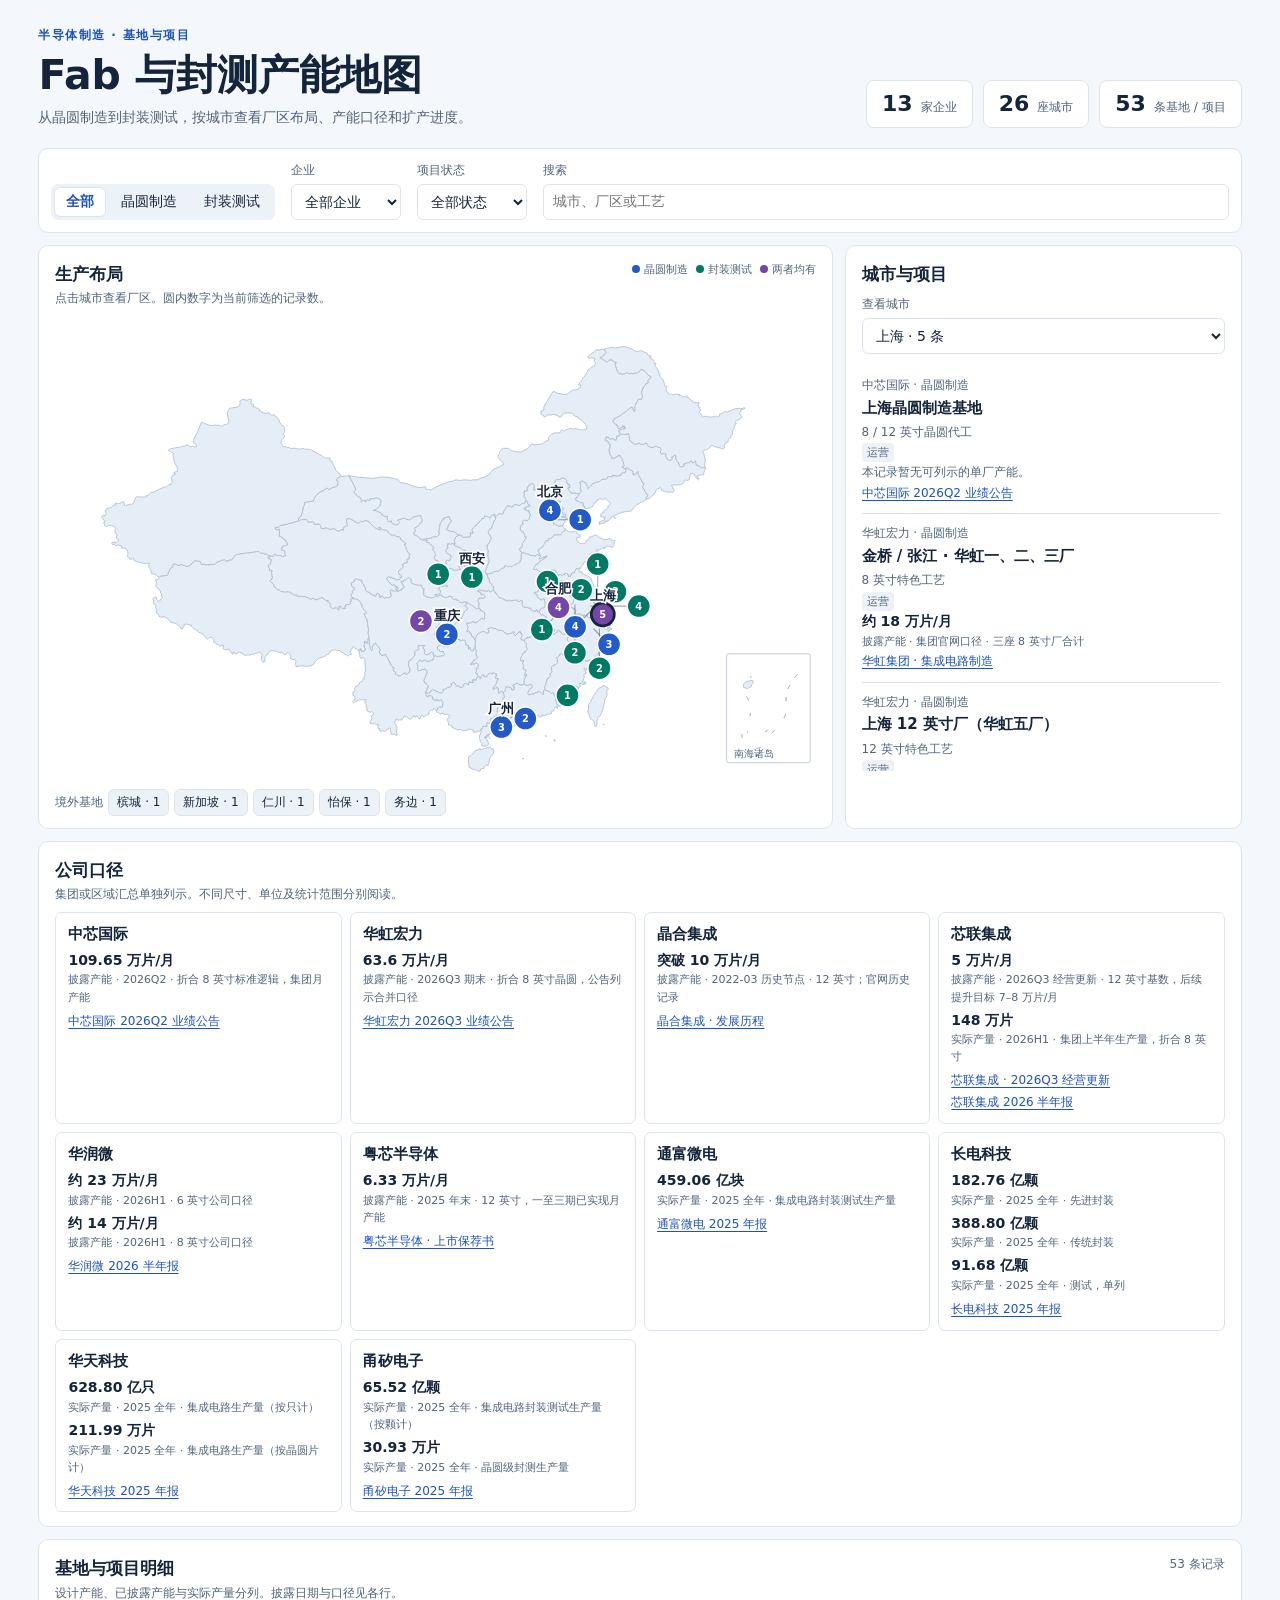
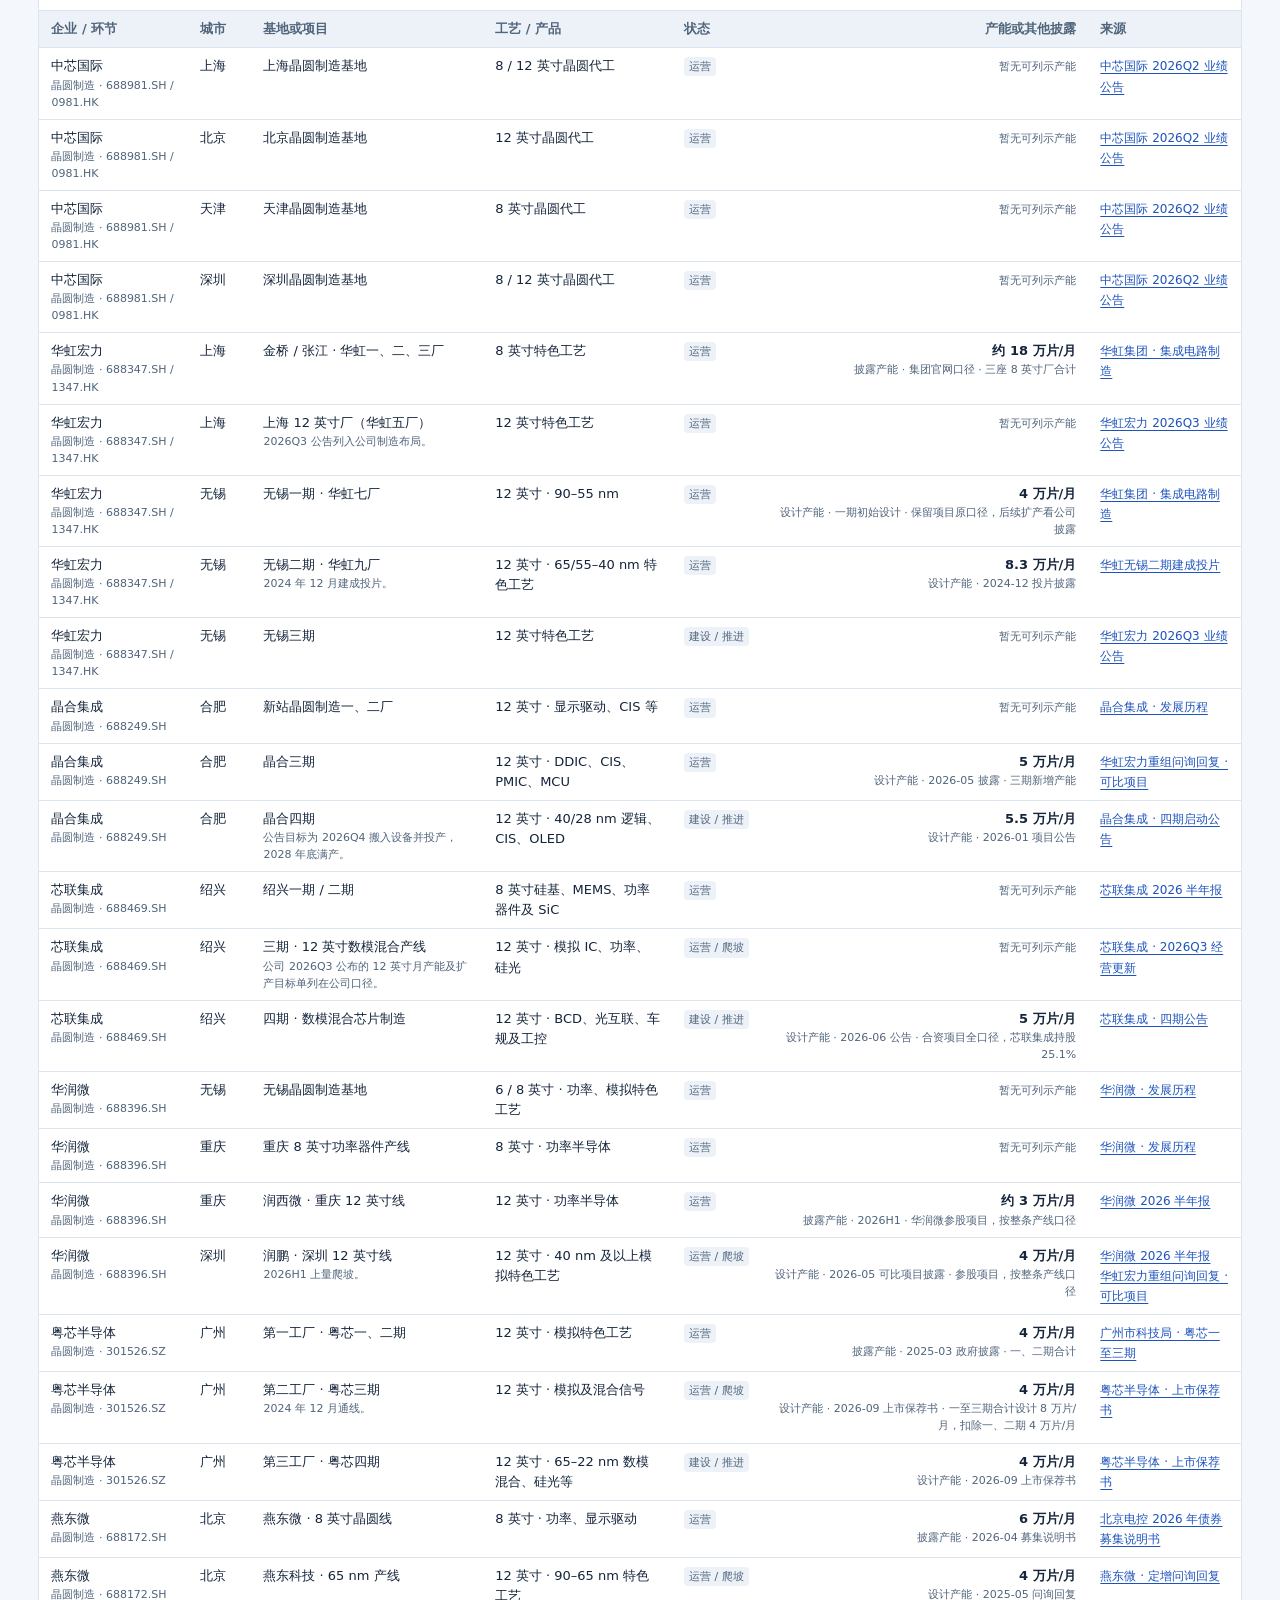
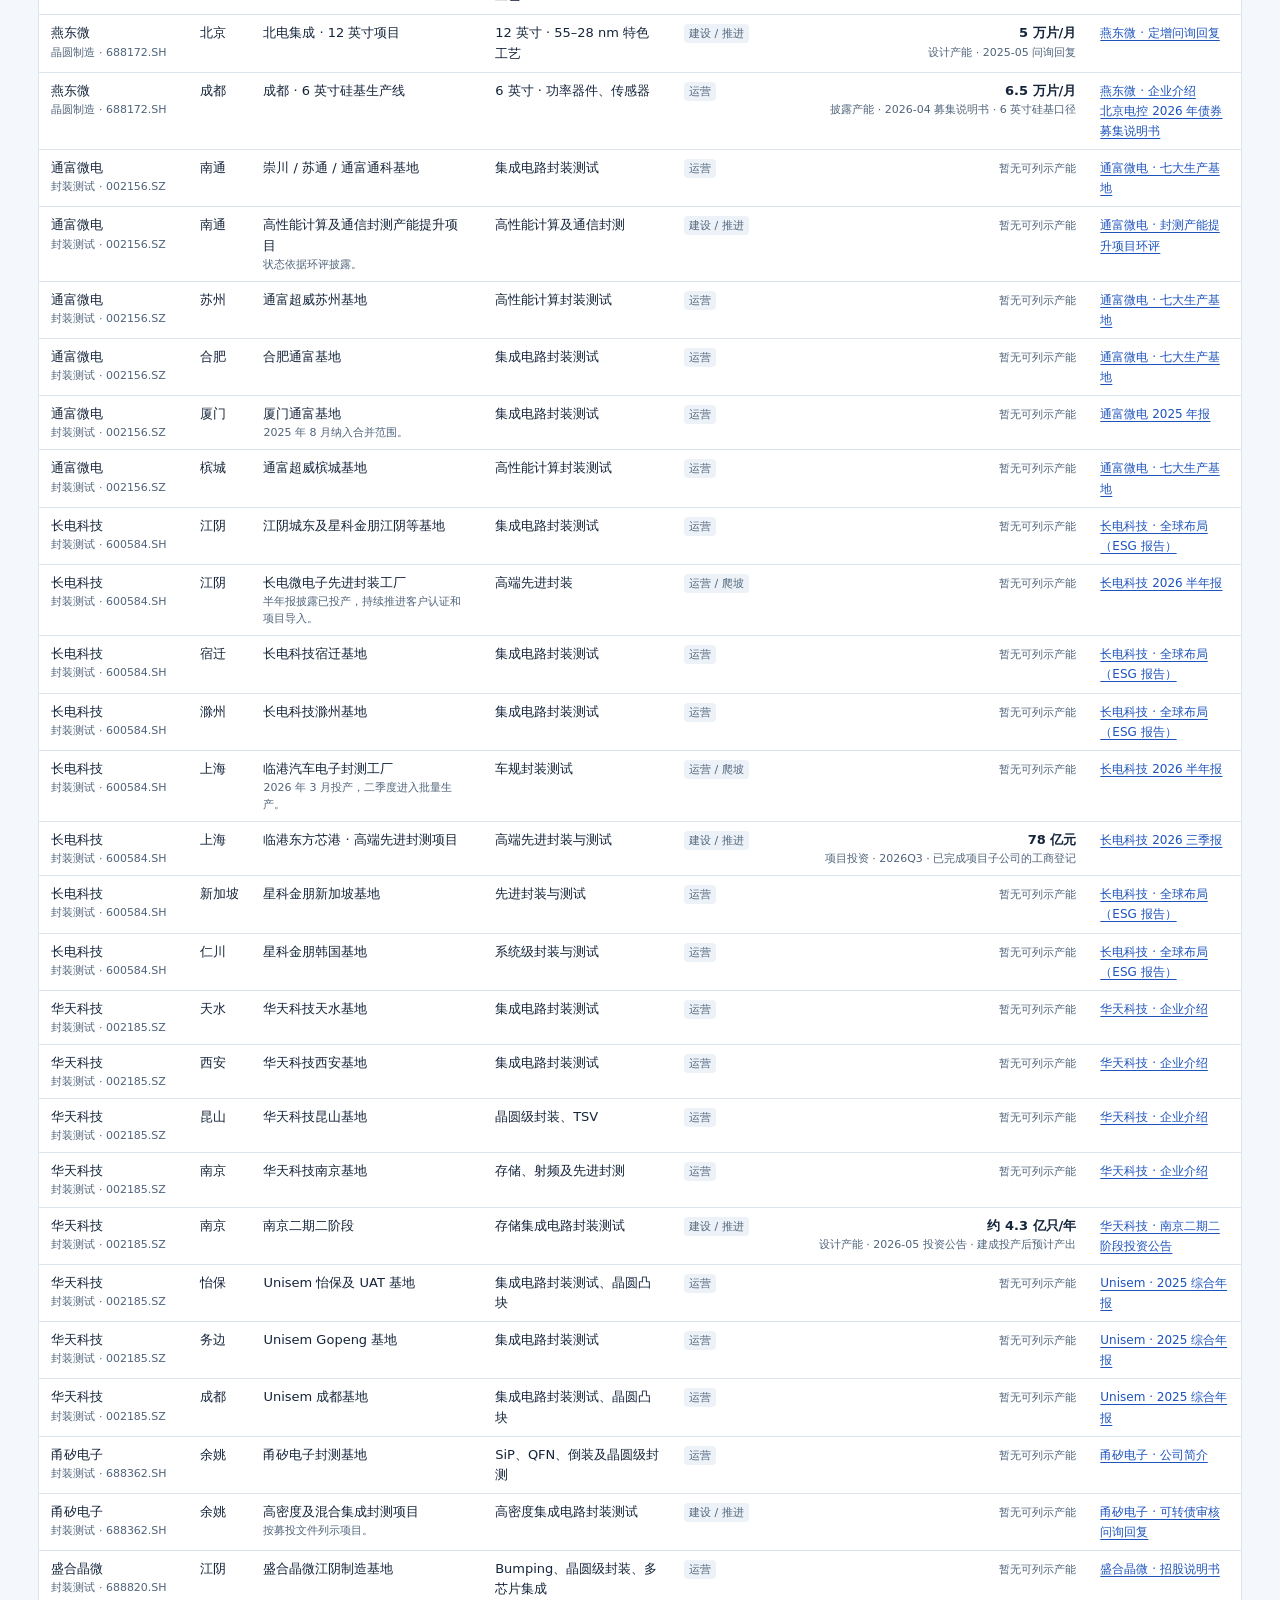
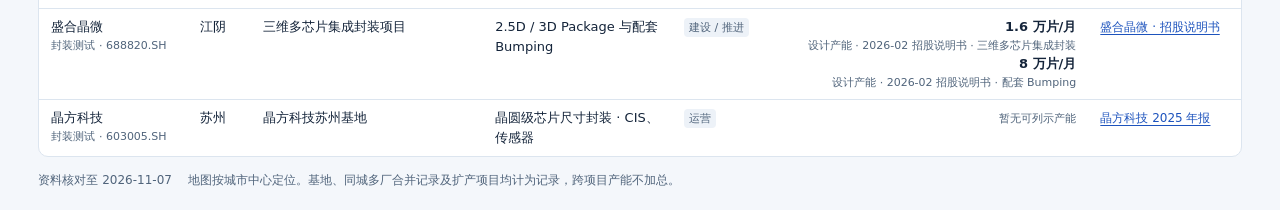
==== fab.html @ f2749ce3 "Add Fab and OSAT capacity atlas with industry switching" ====
<!doctype html>
<html lang="zh-CN">
<head>
  <meta charset="utf-8">
  <meta name="viewport" content="width=device-width,initial-scale=1">
  <meta name="color-scheme" content="light dark">
  <title>Fab 与封测 · 产能地图</title>
  <link rel="stylesheet" href="fab.css">
</head>
<body>
  <main>
    <header class="hero">
      <div>
        <p class="eyebrow">半导体制造 · 基地与项目</p>
        <h1>Fab 与封测产能地图</h1>
        <p class="intro">从晶圆制造到封装测试，按城市查看厂区布局、产能口径和扩产进度。</p>
      </div>
      <dl class="summary" id="summary" aria-label="当前筛选覆盖范围"></dl>
    </header>

    <section class="filters" aria-label="筛选基地与项目">
      <div class="segments" id="segments" role="group" aria-label="生产环节">
        <button type="button" value="" aria-pressed="true">全部</button>
        <button type="button" value="fab" aria-pressed="false">晶圆制造</button>
        <button type="button" value="osat" aria-pressed="false">封装测试</button>
      </div>
      <label>企业<select id="company"></select></label>
      <label>项目状态<select id="status"></select></label>
      <label class="search">搜索<input id="search" type="search" placeholder="城市、厂区或工艺"></label>
    </section>

    <section class="map-layout" aria-label="生产基地分布">
      <div class="panel map-panel">
        <div class="panel-heading">
          <div><h2>生产布局</h2><p>点击城市查看厂区。圆内数字为当前筛选的记录数。</p></div>
          <div class="legend"><span class="fab">晶圆制造</span><span class="osat">封装测试</span><span class="mixed">两者均有</span></div>
        </div>
        <svg id="map" viewBox="0 0 720 430" role="group" aria-label="中国生产基地城市分布">
          <image href="china-outline.svg" width="720" height="430"></image>
          <g id="markers"></g>
        </svg>
        <div class="overseas" id="overseas"></div>
      </div>
      <aside class="panel location-panel" aria-labelledby="location-heading">
        <h2 id="location-heading">城市与项目</h2>
        <label class="city-control">查看城市<select id="city"></select></label>
        <div id="location" aria-live="polite"></div>
      </aside>
    </section>

    <section class="panel reference" aria-labelledby="company-heading">
      <div class="panel-heading"><div><h2 id="company-heading">公司口径</h2><p>集团或区域汇总单独列示。不同尺寸、单位及统计范围分别阅读。</p></div></div>
      <div class="company-cards" id="company-metrics"></div>
    </section>

    <section class="panel inventory" aria-labelledby="inventory-heading">
      <div class="panel-heading"><div><h2 id="inventory-heading">基地与项目明细</h2><p>设计产能、已披露产能与实际产量分列。披露日期与口径见各行。</p></div><span id="table-count" aria-live="polite"></span></div>
      <div class="table-scroll" tabindex="0" aria-label="基地与项目明细表，可横向滚动">
        <table>
          <thead><tr><th scope="col">企业 / 环节</th><th scope="col">城市</th><th scope="col">基地或项目</th><th scope="col">工艺 / 产品</th><th scope="col">状态</th><th scope="col">产能或其他披露</th><th scope="col">来源</th></tr></thead>
          <tbody id="sites"></tbody>
        </table>
      </div>
    </section>

    <footer><span>资料核对至 2026-11-07</span><span>地图按城市中心定位。基地、同城多厂合并记录及扩产项目均计为记录，跨项目产能不加总。</span></footer>
    <noscript>请启用 JavaScript 以使用地图筛选。</noscript>
  </main>
  <script type="module" src="fab.js"></script>
</body>
</html>
---- fab.css ----
:root {
  color-scheme: light dark;
  --bg: #f4f7fb;
  --panel: #fff;
  --ink: #14243a;
  --muted: #50647b;
  --line: #dce5ef;
  --soft: #edf2f8;
  --accent: #1d53bd;
  --fab: #235aca;
  --osat: #007965;
  --mixed: #7346a8;
}
@media (prefers-color-scheme: dark) {
  :root { --bg: #111a28; --panel: #172435; --ink: #eef5ff; --muted: #b1c2d8; --line: #35455a; --soft: #202e40; --accent: #a8c8ff; }
}
* { box-sizing: border-box; }
body { margin: 0; background: var(--bg); color: var(--ink); font: 14px/1.55 system-ui, 'Microsoft YaHei', sans-serif; }
main { max-width: 1500px; margin: auto; padding: 26px clamp(12px, 3vw, 40px) 20px; }
h1, h2, h3, p, dl, dd { margin: 0; }
h1 { font-size: clamp(26px, 3.2vw, 44px); line-height: 1.15; }
h2 { font-size: 17px; }
h3 { font-size: 15px; }
p, small { color: var(--muted); }
a { color: var(--accent); text-underline-offset: 3px; }
button, input, select { font: inherit; }
:focus-visible { outline: 2px solid var(--accent); outline-offset: 3px; }
.hero { display: flex; justify-content: space-between; flex-wrap: wrap; align-items: end; gap: 16px; margin-bottom: 20px; }
.eyebrow { font-size: 12px; font-weight: 750; color: var(--accent); letter-spacing: .12em; margin-bottom: 7px; }
.intro { margin-top: 8px; }
.summary { display: flex; flex-wrap: wrap; gap: 10px; }
.summary div { background: var(--panel); border: 1px solid var(--line); padding: 6px 15px; border-radius: 8px; display: flex; align-items: baseline; gap: 8px; }
.summary dt { order: 1; color: var(--muted); font-size: 12px; }
.summary dd { font-size: 22px; font-weight: 750; font-variant-numeric: tabular-nums; }
.filters { display: flex; flex-wrap: wrap; gap: 10px 16px; align-items: end; padding: 12px; margin-bottom: 12px; background: var(--panel); border: 1px solid var(--line); border-radius: 10px; }
label { display: grid; gap: 4px; color: var(--muted); font-size: 12px; }
select, input, button { border: 1px solid var(--line); border-radius: 6px; color: var(--ink); background: var(--panel); }
select, input { min-height: 36px; padding: 5px 9px; max-width: 100%; font-size: 14px; }
button, select { cursor: pointer; }
.search { flex: 1 1 175px; }
.segments { display: flex; gap: 3px; background: var(--soft); padding: 3px; border-radius: 7px; }
.segments button { background: transparent; border-color: transparent; min-height: 30px; padding: 3px 11px; white-space: nowrap; }
.segments button[aria-pressed=true] { background: var(--panel); border-color: var(--line); color: var(--accent); font-weight: 700; }
.map-layout { display: grid; grid-template-columns: minmax(0, 2fr) minmax(275px, 1fr); gap: 12px; }
.panel { min-width: 0; border: 1px solid var(--line); border-radius: 10px; background: var(--panel); }
.panel-heading { display: flex; justify-content: space-between; align-items: start; flex-wrap: wrap; gap: 6px 14px; padding: 15px 16px 8px; }
.panel-heading p { font-size: 12px; margin-top: 2px; }
.legend { display: flex; flex-wrap: wrap; gap: 8px; color: var(--muted); font-size: 11px; }
.legend span::before { content: ''; display: inline-block; width: 8px; height: 8px; margin-inline-end: 4px; background: var(--marker); border-radius: 50%; }
.fab { --marker: var(--fab); }
.osat { --marker: var(--osat); }
.mixed { --marker: var(--mixed); }
#map { display: block; width: 100%; max-height: 490px; }
.map-marker { cursor: pointer; outline: none; }
.map-marker circle { fill: var(--marker); stroke: #fff; stroke-width: 1.4; }
.map-marker text { fill: white; font: 700 9px system-ui, sans-serif; text-anchor: middle; dominant-baseline: central; pointer-events: none; }
.map-marker:hover circle, .map-marker:focus-visible circle, .map-marker[aria-pressed=true] circle { stroke: var(--ink); stroke-width: 2.4; }
.map-label { fill: var(--ink); stroke: var(--panel); stroke-width: 3px; paint-order: stroke; font-size: 12px; font-weight: 750; text-anchor: middle; pointer-events: none; }
.map-leader { stroke: var(--ink); stroke-width: 1px; opacity: .38; }
.overseas { padding: 0 16px 12px; display: flex; flex-wrap: wrap; gap: 5px; align-items: center; font-size: 12px; color: var(--muted); }
.overseas button { padding: 3px 8px; background: var(--soft); }
.overseas button[aria-pressed=true] { color: var(--accent); border-color: var(--accent); }
.location-panel { padding: 15px 16px; min-height: 280px; }
.city-control { margin-block: 8px 12px; }
#location { max-height: 405px; overflow: auto; padding-right: 4px; }
.site-card { padding: 10px 0; border-bottom: 1px solid var(--line); }
.site-card:last-child { border-bottom: 0; }
.site-card p { font-size: 12px; }
.site-card h3 { margin: 2px 0 3px; }
.status { display: inline-block; border-radius: 4px; background: var(--soft); color: var(--muted); padding: 1px 5px; font-size: 11px; white-space: nowrap; }
.metric-value { font-weight: 700; color: var(--ink); }
.metric-note { display: block; font-size: 11px; color: var(--muted); }
.source { font-size: 12px; }
.reference, .inventory { margin-top: 12px; }
.company-cards { display: grid; grid-template-columns: repeat(auto-fit, minmax(min(100%, 235px), 1fr)); gap: 8px; padding: 0 16px 14px; }
.company-card { padding: 10px 12px; border: 1px solid var(--line); border-radius: 7px; }
.company-card h3 { margin-bottom: 4px; }
.company-card .metric { margin: 4px 0; }
.table-scroll { overflow: auto; }
table { border-collapse: collapse; width: 100%; min-width: 880px; text-align: left; font-size: 13px; }
thead { background: var(--soft); color: var(--muted); }
th, td { padding: 8px 12px; border-top: 1px solid var(--line); vertical-align: top; }
td:nth-child(2), th:nth-child(2), th:nth-child(5) { white-space: nowrap; }
td:nth-child(6), th:nth-child(6) { text-align: right; min-width: 150px; }
td:nth-child(7) { min-width: 115px; max-width: 180px; }
#table-count { color: var(--muted); font-size: 12px; }
footer { display: flex; gap: 4px 16px; flex-wrap: wrap; color: var(--muted); font-size: 12px; margin-top: 14px; }
@media (max-width: 760px) { .map-layout { grid-template-columns: minmax(0, 1fr); } #location { max-height: 290px; } main { padding-top: 16px; } .location-panel { min-height: 0; } }
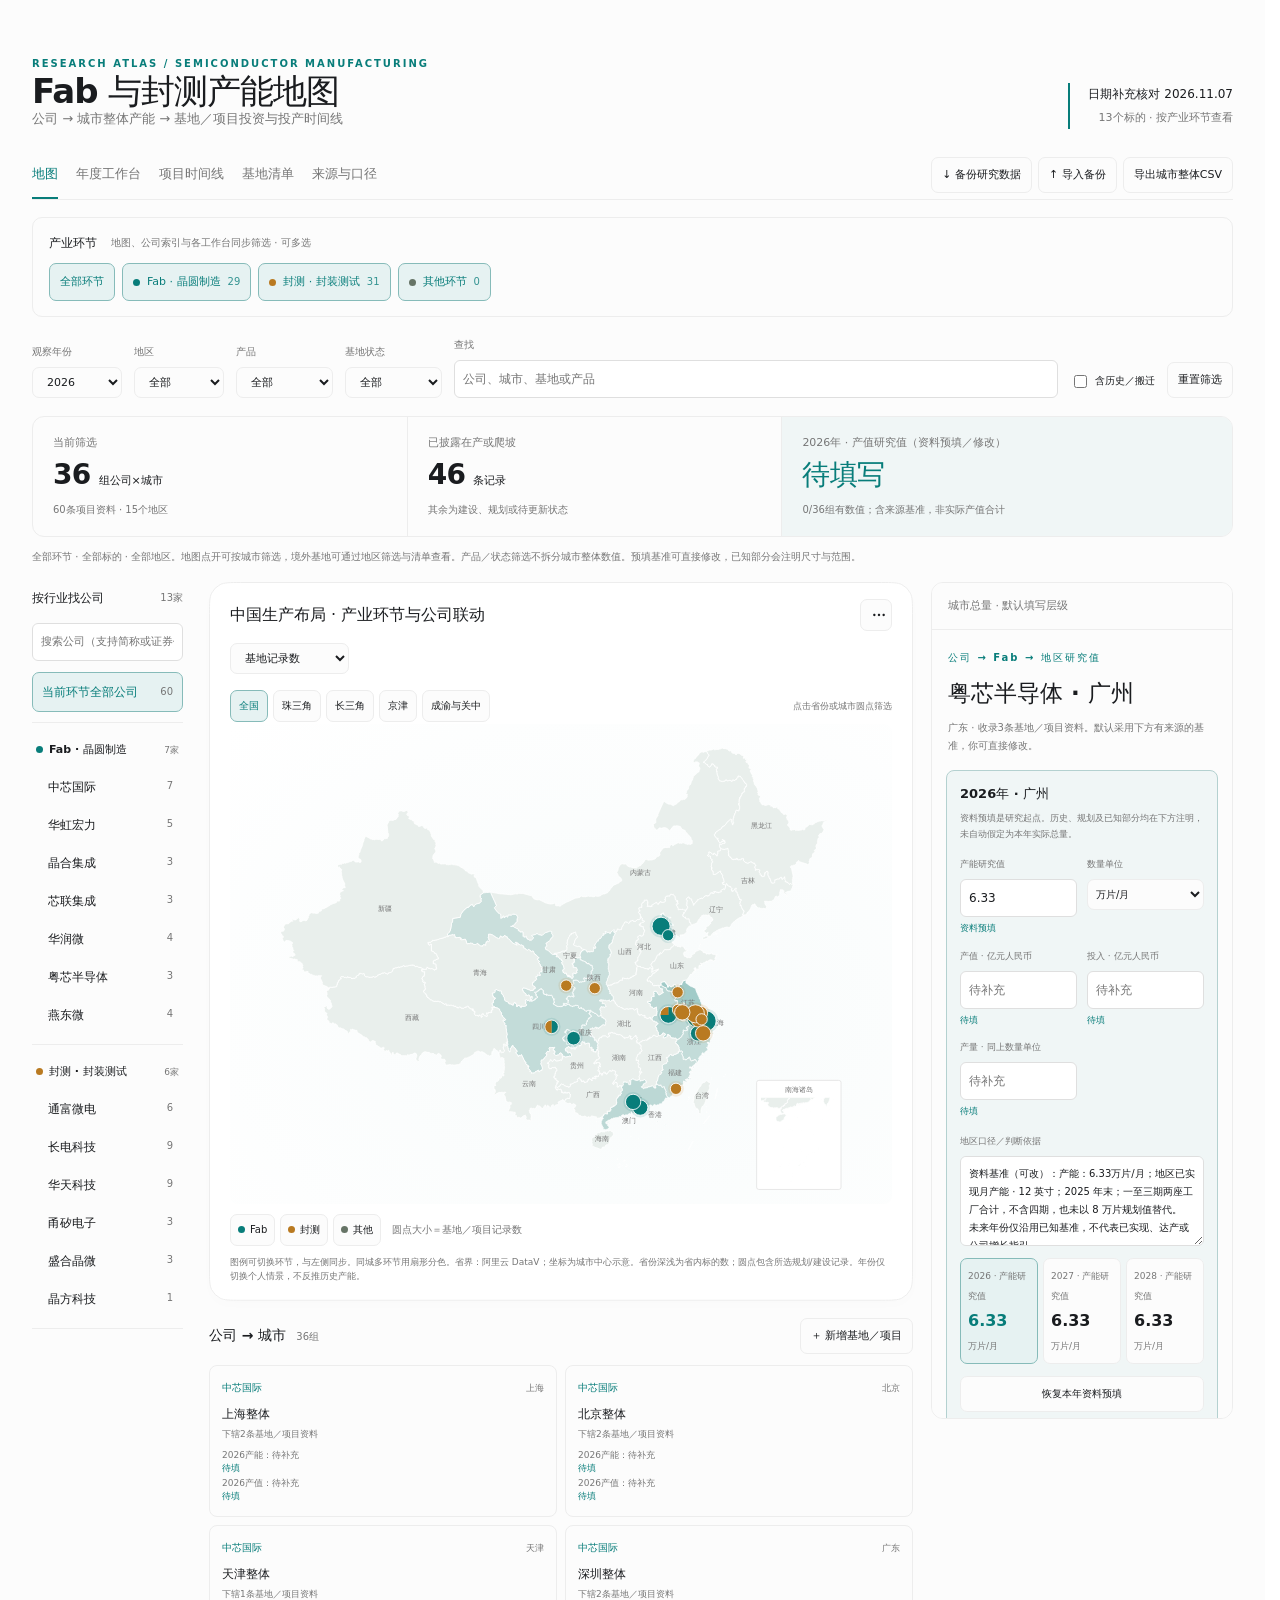
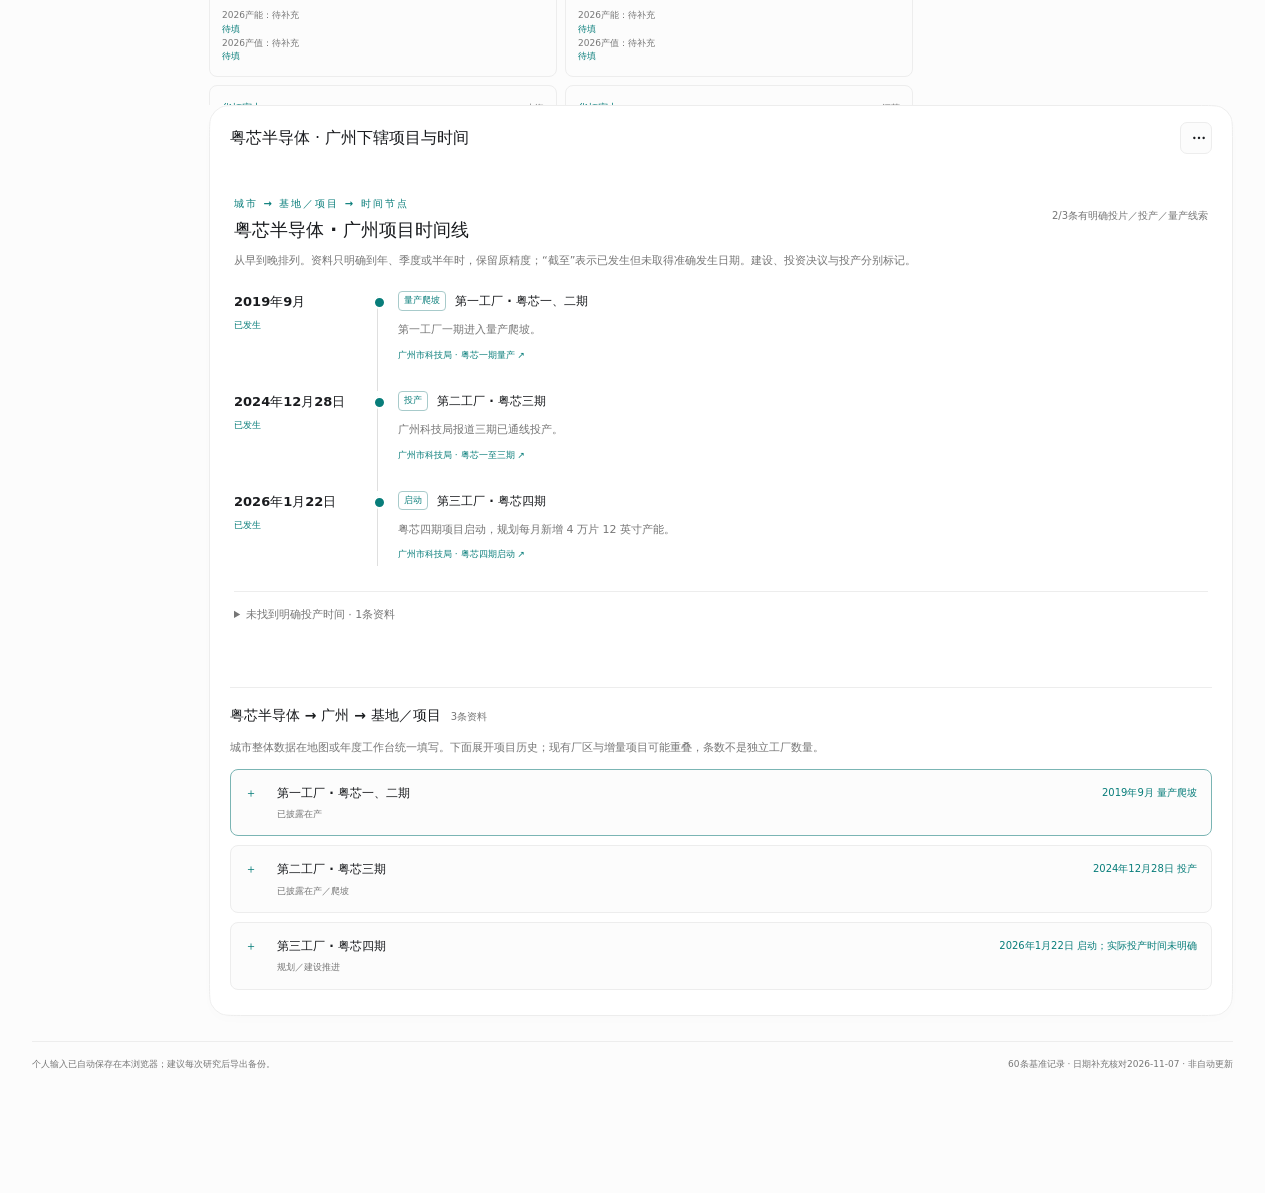
==== commit 17a4d6fb: "Align Fab and OSAT atlas with the PCB research workflow" ====
--- a/fab.html
+++ b/fab.html
@@ -1,71 +1,310 @@
 <!doctype html>
-<html lang="zh-CN">
+<html lang="en">
 <head>
-  <meta charset="utf-8">
-  <meta name="viewport" content="width=device-width,initial-scale=1">
-  <meta name="color-scheme" content="light dark">
-  <title>Fab 与封测 · 产能地图</title>
-  <link rel="stylesheet" href="fab.css">
+<meta charset="utf-8">
+<meta name="viewport" content="width=device-width, initial-scale=1">
+<meta name="color-scheme" content="light dark">
+<meta name="theme-color" content="#ffffff">
+<meta name="data-app-snapshot-sha256" content="97ce17c5d262f9b17e260fad9a0547435f3fcdcf6b049af21089ae2a0413a8ad">
+<meta name="data-app-runtime-sha256" content="b1771584910da746d0cf1b967a4889fee226053d841596104b457a04a2dd3d91">
+<meta name="data-app-bootstrap" content="deferred-content-v1">
+<meta name="data-app-build-layout" content="separate-data-v1">
+<meta name="data-app-local-snapshot" content="snapshot.97ce17c5d262f9b17e260fad9a0547435f3fcdcf6b049af21089ae2a0413a8ad.json">
+<title>Fab 与封测 · 产能地理图谱</title>
+<link rel="icon" type="image/svg+xml" href="[data-uri]">
+<style>:root{color-scheme:light dark;--adaptive-theme:1;--font-sans-default:-apple-system-body,ui-sans-serif,-apple-system,system-ui,"Segoe UI",Helvetica,"Apple Color Emoji",Arial,sans-serif,"Segoe UI Emoji","Segoe UI Symbol";--font-sans:var(--vscode-font-family,var(--font-sans-default));--background:var(--color-token-main-surface-primary,var(--color-background-surface,light-dark(#fff,#181818)));--surface:var(--color-background-elevated-secondary-opaque,light-dark(#fcfcfc,#212121));--surface-raised:var(--color-token-dropdown-background,light-dark(#fff,#282828));--muted:light-dark(#f7f7f7,#282828);--control:var(--color-background-control-opaque,light-dark(#fff,#212121));--control-hover:light-dark(#f2f2f2,#303030);--interaction-hover:var(--muted);--interaction-active:var(--control-hover);--text:var(--color-token-foreground,var(--color-text-foreground,light-dark(#1a1c1f,#fff)));--secondary:var(--color-token-description-foreground,light-dark(#767676,#afafaf));--border:var(--color-token-border,var(--color-border,light-dark(#ededed,#303030)));--border-strong:var(--color-border-heavy,light-dark(#dfdfdf,#414141));--accent:var(--color-text-accent,light-dark(#339cff,#99ceff));--positive:var(--color-text-success,light-dark(#00a240,#40c977));--negative:var(--color-text-error,light-dark(#e02e2a,#ff6764));--chart-1:light-dark(#0285ff,#66b5ff);--chart-2:light-dark(#924ff7,#ad7bf9);--chart-3:light-dark(#04b84c,#40c977);--chart-4:light-dark(#fb6a22,#ff8549);--chart-5:light-dark(#ff66ad,#ff8cc1);--chart-6:light-dark(#ffc300,#ffd240);--chart-7:light-dark(#fa423e,#ff6764);--chart-8:light-dark(#8f8f8f,#afafaf);--chart-neutral-fill:color-mix(in srgb,var(--text) 3%,var(--surface));--ranked-list-fill:color-mix(in srgb,var(--chart-1) 16%,var(--surface));--ranked-list-fill-hover:color-mix(in srgb,var(--chart-1) 24%,var(--surface));--movement-positive:color-mix(in srgb,var(--positive) 75%,var(--text));--movement-negative:color-mix(in srgb,var(--negative) 75%,var(--text));--movement-total:var(--secondary);--card-radius:16px;--data-card-radius:20px;--data-card-background:var(--background);--control-radius:12px;--mark-radius:8;--card-shadow:0 4px 12px rgb(0 0 0/1%);--shadow:0 8px 16px -4px rgb(0 0 0/12%)}:root:not([data-app-theme]),:root:is([data-app-theme="original"],[data-app-theme="codex-classic"]){--dashboard-background:light-dark(color-mix(in srgb,var(--background) 98.6%,var(--text)),var(--background))}
+.dashboard-topbar-copy,.dashboard-topbar-actions,.dashboard-topbar-edit-controls{align-items:center;gap:10px;min-width:0;display:flex}.dashboard-topbar-copy{flex:auto}.dashboard-topbar-actions,.dashboard-topbar-edit-controls{flex:none}.dashboard-topbar-mode-controls{flex:none;align-items:center;gap:10px;display:flex}.dashboard-topbar-mode-controls [data-mode-action]{box-sizing:border-box;white-space:nowrap;transform-origin:100%}@media (width<=599px){.dashboard-topbar-mode-controls{grid-area:2/1/3/-1;justify-self:end}}.data-executive-summary{border-radius:var(--data-card-radius,var(--card-radius));background:0 0;border:0;min-width:0;overflow:visible}.data-executive-summary-heading{margin:0}.data-executive-summary-trigger{border-radius:var(--data-card-radius,var(--card-radius));width:100%;color:var(--text);cursor:pointer;font:inherit;text-align:left;background:0 0;border:0;justify-content:space-between;align-items:center;gap:16px;padding:12px 14px;display:flex}.data-executive-summary-trigger:hover{background:var(--interaction-hover,var(--control-hover))}.data-executive-summary-trigger:focus-visible{outline:2px solid var(--accent);outline-offset:-2px}.data-executive-summary-title-group{flex-wrap:wrap;flex:1;align-items:baseline;gap:10px;min-width:0;display:flex}.data-executive-summary-title{white-space:nowrap;flex:none;font-size:16px;font-weight:500;line-height:20px}.data-executive-summary-preview{min-width:0;color:color-mix(in srgb, var(--secondary) 68%, transparent);text-overflow:ellipsis;white-space:nowrap;flex:240px;font-size:14px;font-weight:400;line-height:20px;overflow:hidden}.data-executive-summary-toggle-icon{width:18px;height:18px;color:var(--secondary);flex:none;position:relative}.data-executive-summary-toggle-icon:before,.data-executive-summary-toggle-icon:after{content:"";background:currentColor;border-radius:999px;width:14px;height:1.5px;position:absolute;top:50%;left:50%;transform:translate(-50%,-50%)}.data-executive-summary-toggle-icon:after{transform:translate(-50%,-50%)rotate(90deg)}.data-executive-summary-trigger[aria-expanded=true] .data-executive-summary-toggle-icon:after{opacity:0}.data-executive-summary[data-open] .data-executive-summary-title{color:var(--secondary)}.data-executive-summary-panel{padding:0 0 18px}.data-executive-summary--inset{background:color-mix(in srgb, var(--text) 2%, transparent);overflow:hidden}.data-executive-summary--inset .data-executive-summary-trigger:hover{background:color-mix(in srgb, var(--text) 2%, transparent)}.data-executive-summary--inset .data-executive-summary-panel{padding:0 14px 18px}.data-executive-summary-content{grid-template-columns:minmax(0,1fr);gap:16px;width:100%;min-width:0;max-width:780px;padding-top:8px;display:grid}.data-executive-summary-content>:where(p,ul,ol){margin:0}.data-executive-summary-content .rich-narrative{min-width:0;margin:0}.data-executive-summary-content :is(.rich-narrative-content,.report-rich-editable)>p{margin:0}.data-executive-summary-content p{color:var(--text);font-size:16px;line-height:1.55}.data-executive-summary-content :is(strong,b,.markdown-bold){font-weight:600}.data-segmented-control{border:1px solid var(--border);border-radius:var(--control-radius);background:var(--control);align-items:stretch;min-width:0;max-width:100%;display:inline-flex;overflow:visible}.data-segmented-control[data-full-width]{width:100%;display:flex}.data-segmented-control-label{text-overflow:ellipsis;white-space:nowrap;min-width:0;overflow:hidden}.data-segmented-control[data-disabled]{opacity:var(--control-disabled-opacity,.58)}.data-segmented-control button{border:0;border-left:1px solid var(--border);min-width:0;min-height:30px;color:var(--secondary);cursor:pointer;font:inherit;white-space:nowrap;background:0 0;flex:0 auto;justify-content:center;align-items:center;padding:0 12px;font-size:14px;font-weight:400;line-height:20px;display:inline-flex;position:relative}.data-segmented-control button:first-child{border-radius:var(--control-radius) 0 0 var(--control-radius)}.data-segmented-control button:last-child{border-radius:0 var(--control-radius) var(--control-radius) 0}.data-segmented-control button:only-child{border-radius:var(--control-radius)}.data-segmented-control-tooltip{z-index:var(--layer-tooltip);position:absolute;bottom:calc(100% + 7px);left:50%;transform:translate(-50%,2px)}.data-segmented-control-button:hover .data-segmented-control-tooltip,.data-segmented-control-button:focus-visible .data-segmented-control-tooltip{opacity:1;transform:translate(-50%)}.data-segmented-control[data-size=default] button{min-height:calc(var(--data-control-height,32px) - 2px)}.data-segmented-control[data-full-width] button{flex:1 1 0}.data-segmented-control button:first-child{border-left:0}.data-segmented-control button:hover:not(:disabled){background:var(--interaction-hover,var(--control-hover));color:var(--text)}.data-segmented-control button:focus-visible{z-index:1;outline:2px solid var(--accent);outline-offset:-2px;position:relative}.data-segmented-control button[aria-pressed=true]{background:color-mix(in srgb, var(--text) 5%, transparent);color:var(--text)}.data-segmented-control button:disabled{cursor:default}@media (prefers-reduced-motion:reduce){.data-segmented-control button{transition:none}}.data-slider{--data-slider-control-height:var(--data-control-height,32px);--data-slider-control-padding:var(--space-3,12px);--data-slider-inline-gap:24px;--data-slider-inline-label-width:200px;align-content:start;gap:var(--field-label-gap,6px);min-width:0;color:var(--text);display:grid;container:data-slider/inline-size}.data-slider[data-layout=inline]{grid-template-columns:minmax(112px, var(--data-slider-inline-label-width)) minmax(0, 1fr);align-items:center;column-gap:var(--data-slider-inline-gap);row-gap:var(--field-label-gap,6px)}.data-slider[data-layout=inline]>.data-slider-label--outside{grid-area:1/1}.data-slider[data-layout=inline]>.data-slider-control{grid-area:1/2}.data-slider[data-layout=inline][data-label-placement=hidden]>.data-slider-control{grid-column:1/-1}.data-slider[data-disabled]{opacity:var(--control-disabled-opacity,.58)}.data-slider-label{min-width:0;color:var(--secondary);font-size:14px;font-weight:400;line-height:20px}.data-slider-label--outside{width:fit-content}.data-slider-label--inline{box-sizing:border-box;width:100%;min-height:var(--data-slider-control-height);pointer-events:none;text-overflow:ellipsis;white-space:nowrap;align-items:center;padding-inline:16px;display:flex;overflow:hidden}.data-slider[data-label-placement=inline]{gap:0}.data-slider[data-label-placement=inline] .data-slider-label--inline{z-index:5;inset-block:0;left:var(--data-slider-control-padding);width:auto;max-width:calc(100% - 96px);min-height:0;padding:0;position:absolute}.data-slider--range[data-center-inline-label] .data-slider-label--inline{left:var(--data-slider-midpoint);width:max-content;max-width:max(0px, calc(var(--data-slider-span) - 32px));text-align:center;justify-content:center;transform:translate(-50%)}.data-slider-label--hidden,.data-slider-visually-hidden{clip:rect(0 0 0 0);clip-path:inset(50%);white-space:nowrap;border:0;width:1px;height:1px;margin:-1px;padding:0;position:absolute;overflow:hidden}.data-slider-control{height:var(--data-slider-control-height);border:1px solid var(--border);border-radius:var(--control-radius);background:var(--surface);touch-action:none;min-width:0;transition:border-color .12s,box-shadow .12s;position:relative;overflow:visible}.data-slider-control:has(.data-slider-input:focus-visible){border-color:var(--control-focus-border,var(--border-strong));box-shadow:var(--control-focus-ring,0 0 0 1px var(--border-strong))}.data-slider-track{z-index:1;border-radius:inherit;pointer-events:none;position:absolute;inset:-1px;overflow:visible}.data-slider-selection{inset:0 calc(100% - var(--data-slider-end-position)) 0 var(--data-slider-start-position);border-radius:inherit;background:var(--muted);min-width:0;box-shadow:inset 0 0 0 1px color-mix(in srgb, var(--text) 9%, transparent), 0 1px 1px color-mix(in srgb, var(--text) 3%, transparent);transition:box-shadow .12s;position:absolute}.data-slider:not([data-disabled]) .data-slider-control:hover .data-slider-selection{box-shadow:inset 0 0 0 1px color-mix(in srgb, var(--text) 14%, transparent), 0 1px 1px color-mix(in srgb, var(--text) 3%, transparent)}.data-slider--single .data-slider-selection{min-width:min(16px,100%)}.data-slider-bound,.data-slider-value{z-index:5;color:var(--secondary);font-variant-numeric:tabular-nums;pointer-events:none;white-space:nowrap;font-size:12px;line-height:16px;position:absolute;top:50%;transform:translateY(-50%)}.data-slider-bound{transition:opacity .12s}.data-slider-bound--minimum{left:8px}.data-slider-bound--maximum{right:8px}.data-slider-bound[data-hidden]{opacity:0}.data-slider-value[data-placement=inside]{color:var(--text)}.data-slider-value--end{right:var(--data-slider-control-padding);color:var(--text);font-size:14px;line-height:20px;left:auto}.data-slider--range .data-slider-value{color:var(--text);font-size:14px;line-height:20px}.data-slider-handle{z-index:4;background:var(--secondary);opacity:.55;pointer-events:none;border-radius:999px;width:2px;height:18px;transition:opacity .12s;position:absolute;top:50%;transform:translate(-1px,-50%)}.data-slider-handle--lower{left:clamp(8px, calc(var(--data-slider-start) + 8px), calc(100% - 8px))}.data-slider-handle--upper{left:clamp(8px, calc(var(--data-slider-end) - 8px), calc(100% - 8px))}.data-slider--range[data-collapsed] .data-slider-handle{left:clamp(8px, var(--data-slider-start), calc(100% - 8px))}.data-slider:not([data-disabled]) .data-slider-control:hover .data-slider-handle{opacity:.8}.data-slider--single .data-slider-control:has(.data-slider-input:active) .data-slider-handle--upper,.data-slider--single .data-slider-control:has(.data-slider-input:focus-visible) .data-slider-handle--upper,.data-slider--range[data-active-thumb=lower] .data-slider-control:has(.data-slider-input--lower:active,.data-slider-input--lower:focus-visible) .data-slider-handle--lower,.data-slider--range[data-active-thumb=upper] .data-slider-control:has(.data-slider-input--upper:active,.data-slider-input--upper:focus-visible) .data-slider-handle--upper{opacity:1}.data-slider-input{appearance:none;cursor:ew-resize;opacity:0;touch-action:none;background:0 0;border:0;outline:0;width:100%;height:100%;margin:0;position:absolute;inset:0}.data-slider-input:disabled{cursor:default}.data-slider-input--single{z-index:6}.data-slider--range .data-slider-input{z-index:6;pointer-events:none}.data-slider--range[data-active-thumb=lower] .data-slider-input--lower,.data-slider--range[data-active-thumb=upper] .data-slider-input--upper{z-index:7}.data-slider-input::-webkit-slider-runnable-track{height:var(--data-slider-control-height);background:0 0}.data-slider-input::-webkit-slider-thumb{width:20px;height:var(--data-slider-control-height);appearance:none;cursor:ew-resize;background:0 0;border:0;margin-top:0}.data-slider--range .data-slider-input::-webkit-slider-thumb{pointer-events:auto}.data-slider-input::-moz-range-track{height:var(--data-slider-control-height);background:0 0}.data-slider-input::-moz-range-thumb{width:20px;height:var(--data-slider-control-height);cursor:ew-resize;background:0 0;border:0}.data-slider--range .data-slider-input::-moz-range-thumb{pointer-events:auto}@media (pointer:coarse){.data-slider-input::-webkit-slider-thumb{width:44px}.data-slider-input::-moz-range-thumb{width:44px}}@container data-slider (width<=520px){.data-slider[data-layout=inline]>.data-slider-label--outside,.data-slider[data-layout=inline]>.data-slider-control{grid-column:1/-1}.data-slider[data-layout=inline]>.data-slider-label--outside{grid-row:1}.data-slider[data-layout=inline]>.data-slider-control{grid-row:2}}@media (prefers-reduced-motion:reduce){.data-slider-control,.data-slider-bound,.data-slider-handle{transition:none}}.data-switch{min-height:32px;color:var(--text);cursor:pointer;font:inherit;text-align:left;background:0 0;border:0;justify-content:space-between;align-items:center;gap:12px;padding:0;font-size:14px;font-weight:400;display:inline-flex}.data-switch[data-full-width]{width:100%}.data-switch-track{background:var(--border-strong);border-radius:999px;flex:none;width:34px;height:20px;transition:background .16s;position:relative}.data-switch-track:after{background:var(--surface-raised);content:"";border-radius:50%;width:16px;height:16px;transition:transform .16s;position:absolute;top:2px;left:2px}.data-switch[aria-checked=true] .data-switch-track{background:var(--accent)}.data-switch[aria-checked=true] .data-switch-track:after{transform:translate(14px)}.data-switch:focus-visible{outline:2px solid var(--accent);outline-offset:2px}.data-switch:disabled{cursor:default;opacity:var(--control-disabled-opacity,.58)}@media (prefers-reduced-motion:reduce){.data-switch-track,.data-switch-track:after{transition:none}}.data-switch[data-size=compact]{color:var(--secondary);font:inherit;border-radius:var(--control-radius);cursor:pointer;white-space:nowrap;background:0 0;border:0;align-items:center;gap:8px;padding:6px 8px;font-size:14px;display:inline-flex}.data-switch[data-size=compact]:hover{background:var(--interaction-hover);color:var(--text)}.data-switch[data-size=compact] .data-switch-track{background:var(--border-strong);border-radius:10px;width:28px;height:16px;transition:background .12s;position:relative}.data-switch[data-size=compact] .data-switch-track:after{content:"";background:var(--surface);border-radius:50%;width:12px;height:12px;transition:transform .12s;position:absolute;top:2px;left:2px}.data-switch[data-size=compact][aria-checked=true] .data-switch-track{background:var(--text)}.data-switch[data-size=compact][aria-checked=true] .data-switch-track:after{transform:translate(12px)}.form-checkbox{align-items:center;gap:var(--space-2);cursor:pointer;display:inline-flex}.form-checkbox-control{flex:0 0 var(--space-5);width:var(--space-5);height:var(--space-5);display:inline-flex;position:relative}.form-checkbox-control input{appearance:none;z-index:1;border-radius:var(--radius-xs);width:100%;height:100%;cursor:inherit;background:0 0;border:0;margin:0;position:absolute;inset:0}.form-checkbox-control>:not(input){pointer-events:none;position:absolute;inset:0}.form-checkbox-control [data-dashboard-icon=checkboxUnchecked]{color:var(--border-strong)}.form-checkbox-control [data-dashboard-icon=checkboxChecked]{color:var(--text);opacity:0}.form-checkbox-control input:checked~[data-dashboard-icon=checkboxUnchecked]{opacity:0}.form-checkbox-control input:checked~[data-dashboard-icon=checkboxChecked]{opacity:1}.form-checkbox-control input:focus-visible{outline:2px solid var(--accent);outline-offset:3px}.form-checkbox:has(input:disabled){opacity:.5;cursor:not-allowed}.section-navigator{z-index:20;padding:6px;position:fixed;top:50%;left:12px;transform:translateY(-50%)}.section-navigator:not([data-placement=inline])[data-fits-gutter=false]{visibility:hidden;pointer-events:none}.section-navigator-trigger{border-radius:var(--radius-md);color:var(--secondary);font:inherit;cursor:pointer;background:0 0;border:0;align-items:center;margin:0;padding:8px 6px;display:flex}.section-navigator-trigger:focus-visible{outline:2px solid var(--accent);outline-offset:2px}.section-navigator-rail{flex-direction:column;align-items:flex-start;width:28px;display:flex}.section-navigator-rail>span{align-items:center;height:12px;display:flex}.section-navigator-rail i{background:var(--secondary);opacity:.5;border-radius:999px;width:9px;height:3px;display:block}.section-navigator-rail i[data-active]{background:var(--text);opacity:1;width:14px}.section-navigator-label{display:none}.section-navigator-menu{opacity:0;visibility:hidden;pointer-events:none;gap:2px;width:max-content;max-width:calc(100vw - 24px);max-height:min(440px,80vh);transition:opacity .1s,transform .1s,visibility .1s;position:absolute;top:50%;left:0;overflow-y:auto;transform:translate(-4px,-50%)}.section-navigator[data-open] .section-navigator-menu{opacity:1;visibility:visible;pointer-events:auto;transform:translateY(-50%)}.section-navigator-menu .menu-item{min-height:28px;padding-block:4px;font-size:12px;font-weight:500}.section-navigator-menu .menu-item-label{text-overflow:ellipsis;white-space:nowrap;overflow:hidden}.section-navigator-menu .menu-item[aria-current]{background:var(--control);color:var(--text)}.section-navigator-menu .menu-item:not([aria-current]){color:var(--secondary)}.section-navigator[data-placement=inline]{margin-bottom:12px;position:relative;top:auto;left:auto;transform:none}.section-navigator[data-placement=inline] .section-navigator-label{display:inline}.section-navigator[data-placement=inline] .section-navigator-trigger{background:var(--control);border:1px solid var(--border);padding:8px 12px}.section-navigator[data-placement=inline] .section-navigator-menu{top:100%;transform:translateY(-4px)}.section-navigator[data-placement=inline][data-open] .section-navigator-menu{transform:none}@media (width<=1080px){.section-navigator:not([data-placement=inline]){display:none}}@media (prefers-reduced-motion:reduce){.section-navigator-menu{transition:none}}.bar-family-list-row,.bar-family-grouped-bar,.bar-family-bullet-row{width:100%;font:inherit;text-align:left;cursor:default;background:0 0;border:0;padding:0;position:relative}.experimental-bar-chart{min-width:0;position:relative}.bar-family-list{gap:var(--bar-family-row-gap,13px);padding:8px 0;display:grid}.bar-family-list[data-label-position=summary],.bar-family-range{padding:0}.bar-family-list-row{min-width:0;color:var(--text);gap:6px;transition:opacity .16s;display:grid}.bar-family-list[data-interacting] .bar-family-list-row:not([data-active]){opacity:.38}.bar-family-list-row:focus-visible,.bar-family-bullet-row:focus-visible{outline:2px solid var(--accent);outline-offset:4px;border-radius:6px}.bar-family-list-copy{font-size:var(--bar-family-font-size,14px);justify-content:space-between;align-items:baseline;gap:12px;line-height:1.2;display:flex}.bar-family-list-copy>span{text-overflow:ellipsis;white-space:nowrap;min-width:0;overflow:hidden}.bar-family-list-copy strong{font-size:inherit;flex:none;font-weight:650}.bar-family-list-track{min-width:0;height:var(--bar-family-thickness,12px);border-radius:var(--bar-family-radius,999px);background:0 0;display:block;overflow:hidden}.bar-family-list-row[data-track] .bar-family-list-track{background:var(--bar-family-track-color)}.bar-family-list-track>span{border-radius:inherit;height:100%;transition:width .18s;display:block}.bar-family-list-row[data-track] .bar-family-list-track[data-segments]{grid-template-columns:repeat(var(--progress-segments), minmax(0, 1fr));background:0 0;gap:3px;display:grid}.bar-family-list-track[data-segments]>span{background:color-mix(in srgb, var(--progress-color) 14%, var(--surface))}.bar-family-list-track[data-segments]>span[data-active]{background:var(--progress-color)}.bar-family-progress-summary{flex-wrap:wrap;gap:4px 8px}.bar-family-progress-summary strong{letter-spacing:-.035em;font-size:20px;font-weight:560;line-height:24px}.bar-family-progress-summary>span{color:var(--secondary);white-space:normal;overflow-wrap:normal}.bar-family-range-track{background:var(--border-strong);border-radius:999px;height:3px;position:relative}.bar-family-range-track i{border:2px solid var(--surface);background:var(--bar-family-range-color,var(--text));width:8px;height:8px;box-shadow:0 0 0 1px var(--border-strong);border-radius:50%;position:absolute;top:50%;transform:translate(-50%,-50%)}.bar-family-range .bar-family-list-row{align-content:center;min-height:28px}.bar-family-range .bar-family-list-row:is(:hover,:focus-visible) .bar-family-range-track{background:var(--secondary)}.bar-family-range .bar-family-list-row:is(:hover,:focus-visible) .bar-family-range-track i{box-shadow:0 0 0 2px var(--bar-family-range-color,var(--text))}.bar-family-range-bounds{color:var(--secondary);font-variant-numeric:tabular-nums;font-size:10px}.bar-family-list-row:hover .bar-family-list-track>span,.bar-family-list-row:focus-visible .bar-family-list-track>span{filter:saturate(1.12)brightness(.92)}.bar-family-list--rankedList .bar-family-list-copy{z-index:2;height:var(--bar-family-thickness,32px);color:var(--text);align-items:center;position:absolute;top:0;left:12px;right:12px}.bar-family-list--rankedList .bar-family-list-row{gap:0}.bar-family-list[data-label-position=above] .bar-family-list-row{gap:7px}.bar-family-list[data-label-position=above] .bar-family-list-value{font-size:var(--bar-family-font-size,14px);align-items:baseline;gap:4px;line-height:1;display:flex}.bar-family-list[data-label-position=above] .bar-family-list-value strong{letter-spacing:-.02em;font-size:28px;font-weight:500}.bar-family-list[data-label-position=above] .bar-family-list-track>span{align-items:center;padding-inline:10px;display:flex}.bar-family-list[data-label-position=above] .bar-family-list-track b{font-size:var(--bar-family-font-size,14px);text-overflow:ellipsis;white-space:nowrap;font-weight:500;overflow:hidden}.bar-family-list-toggle{color:var(--secondary);font:inherit;cursor:pointer;background:0 0;border:0;border-radius:8px;justify-self:start;padding:5px 9px;font-size:13px;font-weight:600}.bar-family-list-toggle:hover{background:color-mix(in srgb, var(--text) 6%, transparent);color:var(--text)}.bar-family-list-toggle:focus-visible{outline:2px solid var(--accent);outline-offset:2px}.bar-family-grouped-list{gap:var(--bar-family-group-gap,15px);display:grid}.bar-family-grouped-row{gap:6px;display:grid}.bar-family-grouped-label{color:var(--text);font-size:14px;font-weight:500}.bar-family-grouped-pair{gap:4px;display:grid}.bar-family-grouped-bar{grid-template-columns:minmax(0, 1fr) var(--bar-family-value-width,4ch);min-height:max(22px, var(--bar-family-thickness,10px));color:inherit;align-items:center;gap:12px;transition:opacity .16s;display:grid}.bar-family-grouped-list[data-interacting] .bar-family-grouped-bar:not([data-active]){opacity:.38}.bar-family-grouped-bar:hover .bar-family-grouped-track>span,.bar-family-grouped-bar:focus-visible .bar-family-grouped-track>span{filter:saturate(1.08)brightness(.96)}.bar-family-grouped-bar:focus-visible{outline:2px solid var(--accent);outline-offset:3px;border-radius:4px}.bar-family-grouped-track{min-width:0;height:var(--bar-family-thickness,10px);border-radius:var(--bar-family-radius,5px);display:block;overflow:hidden}.bar-family-grouped-value{text-align:end;min-width:4ch;color:var(--text);font-variant-numeric:tabular-nums;font-size:14px;font-weight:600;line-height:22px}.bar-family-grouped-track>span{border-radius:inherit;height:100%;display:block}.bar-family-grouped-list>.chart-legend{justify-content:flex-start;margin:0}.experimental-bar-plot{width:100%;height:100%;min-height:0}.experimental-bar-chart[data-axis-label=true]{grid-template-rows:minmax(0,1fr) 18px;gap:4px;display:grid}.experimental-bar-axis-label{color:var(--secondary);text-align:center;font-size:11px;line-height:18px}.bar-family-segmented{gap:18px;padding:8px 0;display:grid;position:relative;container:composition/inline-size}.bar-family-segmented :is(.bar-family-segment,.bar-family-segment-callouts>div,.bar-family-segment-labels>div,.bar-family-segment-annotations>div,tbody>tr){transition:opacity .12s}.bar-family-segmented[data-interacting] :is(.bar-family-segment,.bar-family-segment-callouts>div,.bar-family-segment-labels>div,.bar-family-segment-annotations>div,tbody>tr):not([data-active]){opacity:.38}.bar-family-segment[data-active]{box-shadow:inset 0 0 0 1px color-mix(in srgb, var(--text) 24%, transparent)}@media (prefers-reduced-motion:reduce){.bar-family-segmented *{transition:none}}.bar-family-comparison-table{max-width:100%;display:none;overflow-x:auto}.bar-family-comparison-table table{border-collapse:collapse;width:100%;font-size:13px}.bar-family-comparison-table :is(th,td){border-bottom:1px solid var(--border);text-align:right;font-variant-numeric:tabular-nums;padding:10px 4px}.bar-family-comparison-table th{font-weight:500}.bar-family-comparison-table th:first-child{text-align:left}.bar-family-comparison-table thead,.bar-family-period-label{color:var(--secondary);font-size:12px}.bar-family-segmented[data-callouts-fit=false]>.bar-family-segment-callouts{visibility:hidden;pointer-events:none;top:0;position:absolute;inset-inline:0}.bar-family-segmented[data-callouts-fit=false]>.bar-family-comparison-table{display:block}.bar-family-segmented-track{width:100%;height:var(--bar-family-thickness,28px);border-radius:var(--bar-family-radius,999px);background:color-mix(in srgb, var(--text) 7%, transparent);display:flex;overflow:visible}.bar-family-segment{border:0;border-right:var(--bar-family-segment-gap,2px) solid var(--surface);color:#fff;min-width:2px;font:inherit;font-size:var(--bar-family-font-size,14px);cursor:default;padding:0;font-weight:650;position:relative;overflow:visible}.bar-family-segment:first-child{border-radius:var(--bar-family-radius,999px) 0 0 var(--bar-family-radius,999px)}.bar-family-segment:last-child{border-radius:0 var(--bar-family-radius,999px) var(--bar-family-radius,999px) 0;border-right:0}.bar-family-segment:only-child,.bar-family-segmented[data-rounded-segments] .bar-family-segment{border-radius:var(--bar-family-radius,999px)}.bar-family-segment:hover,.bar-family-segment:focus-visible{z-index:2}.bar-family-segment:focus-visible{outline:2px solid var(--accent);outline-offset:3px}.bar-family-segment-annotations{grid-template-columns:repeat(2,minmax(0,1fr));gap:0 24px;display:grid}@container composition (width<=560px){.bar-family-segment-annotations{grid-template-columns:minmax(0,1fr)}}.bar-family-segment-annotations>div{border-bottom:1px solid var(--border);font-size:var(--bar-family-font-size,14px);grid-template-columns:8px minmax(0,1fr) auto;align-items:center;gap:9px;padding:10px 0;display:grid}.bar-family-segment-key{border-radius:50%;width:8px;height:8px}.bar-family-segment-annotations strong,.bar-family-segment-annotations small{display:block}.bar-family-segment-annotations strong{font-size:inherit;font-weight:580}.bar-family-segment-annotations small{color:var(--secondary);font-size:inherit;margin-top:3px;line-height:1.25}.bar-family-segment-annotations b{font-size:inherit;font-weight:650}.bar-family-segment-callouts{color:var(--text);font-size:var(--bar-family-font-size,14px);align-items:end;gap:0;display:grid}.bar-family-segment-callouts>div{min-width:0;padding-right:12px}.bar-family-segment-callouts[data-align=right]>div{text-align:right;padding-left:12px;padding-right:0}.bar-family-segment-callouts[data-align=right] span i{margin-left:8px;margin-right:0}.bar-family-segment-callouts strong,.bar-family-segment-callouts span{font-size:inherit;line-height:1.3;display:block}.bar-family-segment-callouts strong{text-overflow:ellipsis;white-space:nowrap;font-weight:500;overflow:hidden}.bar-family-segment-callouts span{white-space:nowrap;margin-top:5px;font-weight:400}.bar-family-segment-callouts span b{font-size:18px;font-weight:500}.bar-family-segment-callouts span i{background:color-mix(in srgb, var(--text) 18%, transparent);vertical-align:-3px;width:1px;height:16px;margin-right:8px;display:inline-block}.bar-family-segment-callouts small{color:var(--secondary);font-size:inherit;margin-left:7px;font-weight:450}.bar-family-segment-callouts[data-position=bottom]{color:color-mix(in srgb, var(--secondary) 72%, transparent);align-items:start}.bar-family-segment-callouts[data-position=bottom] span{margin-top:0}.bar-family-segment-callouts[data-position=bottom] small{color:inherit}.bar-family-segment-callouts[data-position=bottom] strong{margin-top:5px;font-weight:500}.bar-family-segmented:has(.bar-family-segment-callouts){gap:10px}.bar-family-segmented:has(.bar-family-segment-callouts) .bar-family-segmented-track+.bar-family-segmented-track{margin-top:2px}.bar-family-segment-labels{color:var(--text);font-size:var(--bar-family-font-size,14px);gap:0;display:grid}.bar-family-segment-labels>div{text-align:center;justify-items:center;gap:3px;min-width:0;display:grid}.bar-family-segment-labels>div:first-child{text-align:left;justify-items:start}.bar-family-segment-labels>div:last-child{text-align:right;justify-items:end}.bar-family-segment-labels strong{font-size:inherit;font-weight:500;line-height:1.25}.bar-family-segment-labels span{color:var(--secondary);font-size:inherit;line-height:1.25}.bar-family-bullets{gap:var(--bar-family-row-gap,18px);padding:8px 0;display:grid}.bar-family-bullet-row{color:var(--text);gap:7px;display:grid}.bar-family-bullet-track{height:var(--bar-family-thickness,18px);background:color-mix(in srgb, var(--text) 7%, transparent);border-radius:999px;display:block;position:relative}.bar-family-bullet-value,.bar-family-bullet-projection{border-radius:inherit;position:absolute;top:0;bottom:0;left:0}.bar-family-bullet-projection{opacity:.28}.bar-family-bullet-track i{background:var(--text);border-radius:2px;width:2px;position:absolute;top:-4px;bottom:-4px;transform:translate(-1px)}.bar-family-bullet-row:hover .bar-family-bullet-value,.bar-family-bullet-row:focus-visible .bar-family-bullet-value{filter:saturate(1.08)brightness(.96)}@media (width<=520px){.bar-family-segment-annotations{grid-template-columns:1fr}}@media (prefers-reduced-motion:reduce){.bar-family-list-track>span{transition:none}}:root{--spacing:.25rem;--space-1:var(--spacing);--space-2:calc(var(--spacing) * 2);--space-3:calc(var(--spacing) * 3);--space-4:calc(var(--spacing) * 4);--space-5:calc(var(--spacing) * 5);--space-6:calc(var(--spacing) * 6);--data-card-gap:20px;--data-metric-gap:12px;--data-section-gap:40px;--data-section-content-gap:20px;--data-after-metrics-gap:32px;--radius-2xs:2px;--radius-xs:4px;--radius-sm:6px;--radius-md:8px;--radius-lg:10px;--radius-xl:12px;--radius-2xl:16px;--radius-3xl:20px;--radius-4xl:24px;--radius-full:9999px;--shadow-sm:0 1px 2px -1px #00000014;--shadow-md:0 2px 4px -1px #00000014;--shadow-lg:0 4px 8px -2px #0000001a;--shadow-xl:0 8px 16px -4px #0000001f;--shadow-2xl:0 16px 32px -8px #00000030;--shadow-hairline:0 0 0 .5px color-mix(in srgb, var(--text) 14%, transparent);--text-xs-size:12px;--text-xs-line:16px;--text-sm-size:14px;--text-sm-line:20px;--text-md-size:16px;--text-md-line:24px;--text-lg-size:18px;--text-lg-line:28px;--text-xl-size:20px;--text-xl-line:28px;--text-title-2-tracking:normal;--text-title-3-tracking:normal;--text-large-title-tracking:normal;--inverse-surface:var(--color-background-primary-solid,#111);--inverse-surface-hover:var(--color-background-primary-solid-hover,#000);--inverse-text:var(--color-text-primary-solid,#fff);--danger-surface:var(--color-background-danger-solid,var(--negative));--danger-text:var(--color-text-danger-solid,#fff);--radius-small:var(--radius-md,8px);--layer-header:30;--layer-tooltip:50;--tooltip-delay:.6s;--layer-drag:1000;--layer-tooltip-portal:1100;--motion-duration-fast:.15s;--motion-duration-standard:.3s;--motion-duration-segmented:.3s;--motion-easing-emphasized:cubic-bezier(.23, 1, .32, 1);--motion-easing-segmented:cubic-bezier(.23, 1, .32, 1);--motion-easing-out-quint:cubic-bezier(.23, 1, .32, 1);--block-drag-activation-distance:6;--block-drag-lift:-5px;--block-drag-scale:1.015;--block-drag-preview-opacity:.97;--block-drag-source-opacity:.24;--block-drag-max-tilt:1.5;--block-drag-velocity-smoothing:.18;--block-drag-direction-dead-zone:.04;--block-drag-rotation-duration:.1s;--block-drag-reorder-duration:.22s;--block-drag-drop-duration:.22s;--block-drag-reorder-easing:var(--motion-easing-emphasized);--block-drag-insertion-hysteresis:10;--block-drag-scroll-edge:56;--block-drag-scroll-speed:18;--block-layout-min-metric-span:2;--block-layout-min-chart-span:3;--block-layout-min-custom-span:3;--block-layout-min-table-span:3;--block-layout-min-block-span:3;--block-layout-max-row-items:6;--block-layout-row-insertion-zone:40;--block-layout-row-attraction:8;--block-layout-row-hover-delay:.45s;--block-layout-touch-row-hover-delay:.65s;--block-layout-row-gap:0px;--block-layout-auto-resize:1;--dashboard-frosted-background:color-mix(in srgb, var(--background) 95%, transparent);--dashboard-frosted-blur:14px;--data-app-dashboard-content-width:1440px;--data-app-dashboard-wide-content-width:var(--data-app-dashboard-content-width);--data-app-report-evidence-width:748px;--data-app-report-prose-width:748px;--data-app-dashboard-gutter:32px;--data-app-report-gutter:36px;--data-app-dashboard-mobile-gutter:16px;--data-app-report-mobile-gutter:20px;--report-comparison-fill:var(--lightningcss-light,#d4d4d4)var(--lightningcss-dark,#929292);--dashboard-content-max-width:calc(var(--data-app-dashboard-content-width) + 2 * var(--data-app-dashboard-gutter));--dashboard-content-gutter:var(--data-app-dashboard-gutter);--dashboard-content-mobile-gutter:var(--data-app-dashboard-mobile-gutter);font-family:var(--font-sans);font-synthesis:none;text-rendering:optimizelegibility;-webkit-font-smoothing:antialiased}.source-section{gap:var(--space-6);padding:var(--space-6);display:grid}.source-definition{padding:var(--space-4);border-radius:var(--radius-xl);background:var(--muted)}.source-definition h3{margin:3px 0 7px;font-size:16px}.source-definition>p:last-child{color:var(--secondary);margin:0;font-size:14px;line-height:1.55}.source-label,.source-metadata dt{color:var(--secondary);letter-spacing:0;text-transform:none;margin:0;font-size:14px;line-height:24px}.source-value{overflow-wrap:anywhere;color:var(--secondary);margin:0;font-size:12px}.source-metadata{grid-template-columns:repeat(2,minmax(0,1fr));gap:8px;margin:0;display:grid}.source-metadata div{min-width:0}.source-metadata dd{overflow-wrap:anywhere;color:var(--text);margin:8px 0 0;font-size:14px;line-height:1.6}.source-group{gap:8px;display:grid}.source-copy{color:var(--secondary);margin:0;font-size:14px;line-height:1.55}.source-pills{flex-wrap:wrap;gap:7px;display:flex}.source-pill{border:1px solid var(--border);border-radius:999px;align-items:center;gap:6px;min-width:0;padding:6px 9px;font-size:12px;display:inline-flex}.source-pill[href]{color:var(--text);text-decoration:none}.source-pill[href]:hover{border-color:var(--accent);color:var(--accent)}.source-pill span{overflow-wrap:anywhere}.source-definitions{border-collapse:collapse;width:100%}.source-definitions :is(th,td){border-bottom:1px solid color-mix(in srgb, var(--text) 5%, transparent);color:var(--text);text-align:left;vertical-align:top;padding:8px 0;font-size:14px;line-height:1.6}.source-definitions tr:first-child :is(th,td){border-top:1px solid color-mix(in srgb, var(--text) 5%, transparent)}.source-definitions th{width:136px;padding-right:16px;font-weight:500}.source-definition-formula{overflow-wrap:anywhere;color:var(--secondary);margin-top:5px;font-family:ui-monospace,SFMono-Regular,Menlo,Consolas,monospace;font-size:12px;line-height:1.55;display:block}.source-definition-variable{margin-top:2px;font-weight:400}.source-definition-lineage{overflow-wrap:anywhere;color:var(--secondary);margin-top:4px;font-size:12px;line-height:1.55;display:block}.source-caveats{border-top:1px solid color-mix(in srgb, var(--text) 5%, transparent);margin:0;padding:0;list-style:none;display:grid}.source-caveats li{border-bottom:1px solid color-mix(in srgb, var(--text) 5%, transparent);min-width:0;color:var(--text);padding:8px 0;font-size:14px;line-height:1.6}.source-list{gap:2px;margin:0 -8px;display:grid}.source-row{min-width:0;color:var(--text);border-radius:8px;grid-template-columns:17px minmax(0,1fr) auto;align-items:center;gap:10px;padding:9px 8px;font-size:14px;line-height:20px;text-decoration:none;display:grid}.source-row-icon{color:var(--secondary);align-self:start;margin-top:2px}.source-row-copy{gap:1px;min-width:0;display:grid}.source-row-title{overflow-wrap:anywhere;white-space:normal;min-width:0}.source-trust,.source-usage-note{overflow-wrap:anywhere;color:var(--secondary);font-family:var(--font-sans,inherit);white-space:normal;font-size:12px;line-height:20px}.source-row-external{color:var(--secondary);opacity:0;transition:opacity .12s}.source-row[href]:is(:hover,:focus-visible){background:color-mix(in srgb, var(--text) 5%, transparent)}.source-row[href]:is(:hover,:focus-visible) .source-row-external{opacity:1}.source-section .source-evidence{color:var(--text);font-size:14px;line-height:1.55}.source-trace{gap:0;margin:2px 0 0;padding:0;list-style:none;display:grid}.source-trace-step{grid-template-columns:30px minmax(0,1fr);gap:13px;padding:0 0 22px;display:grid;position:relative}.source-trace-step:not(:last-child):after{background:var(--border);content:"";width:1px;position:absolute;top:30px;bottom:3px;left:14px}.source-trace-marker{border:1px solid var(--border);background:var(--surface);width:29px;height:29px;color:var(--secondary);border-radius:50%;place-items:center;font-size:12px;display:grid}.source-trace-copy{min-width:0;padding-top:4px}.source-trace-copy>strong{color:var(--text);font-size:14px;line-height:1.45;display:block}.source-trace-copy>p{color:var(--text);overflow-wrap:anywhere;margin:6px 0 0;font-size:14px;line-height:1.6}.source-trace-copy .source-pills{margin-top:10px}.sql-viewer{border:1px solid var(--border);background:var(--muted);border-radius:12px;overflow:hidden}.sql-toolbar{border-bottom:1px solid var(--border);justify-content:space-between;align-items:center;gap:12px;min-height:46px;padding:6px 10px 6px 14px;display:flex}.sql-toolbar-actions{align-items:center;gap:2px;display:flex}.sql-source-links{flex-wrap:wrap;gap:8px;min-width:0;display:flex}.sql-source-links a{color:var(--secondary);align-items:center;gap:5px;font-size:12px;text-decoration:none;display:inline-flex}.sql-source-links a:hover{color:var(--text)}.sql-copy-button{min-height:30px;color:var(--secondary);background:0 0;border:0;border-radius:7px;flex:none;align-items:center;gap:5px;padding:5px 8px;font-size:12px;display:inline-flex}.sql-copy-button:hover{background:var(--interaction-hover);color:var(--text)}.sql{white-space:pre;min-height:120px;max-height:calc(100dvh - 250px);margin:0;padding:12px 0;font-family:ui-monospace,SFMono-Regular,Menlo,Monaco,Consolas,monospace;font-size:12px;line-height:1.7;overflow:auto}.sql :is(code,span){font-family:inherit}.sql-line{grid-template-columns:38px minmax(0,1fr);padding-right:14px;display:grid}.sql-line-number{color:var(--secondary);text-align:right;user-select:none;padding-right:10px}.sql-line-content{overflow-wrap:anywhere;white-space:pre-wrap}.sql code{min-width:0;display:block}.sql-keyword{color:var(--accent)}.sql-string{color:var(--positive)}.dialog.chart-export-dialog{--control-radius:var(--radius-xl);background:var(--background);width:100vw;max-width:none;height:100dvh;max-height:none;box-shadow:none;border:0;border-radius:0;flex-direction:column;display:flex;top:0;left:0;overflow:hidden;transform:none}.chart-export-dialog .dialog-header:focus{outline:none}.chart-export-dialog>.dialog-header,.chart-export-footer{flex-shrink:0}.chart-export-dialog>.dialog-header{min-height:52px;padding:0 var(--data-app-dashboard-gutter);border-bottom:var(--hairline,1px) solid var(--color-border-light,var(--border))}.chart-export-dialog .dialog-content{flex-direction:column;flex:auto;min-height:0;padding:0;display:flex;overflow:hidden}.chart-export-layout{flex:auto;grid-template-columns:minmax(0,1fr) minmax(260px,320px);min-height:0;display:grid;overflow:hidden}.chart-export-main{flex-direction:column;min-width:0;min-height:0;padding:0 0 20px;display:flex}.chart-export-stage{background:var(--background);flex:auto;justify-content:safe center;align-items:safe center;min-width:0;min-height:0;padding:28px;display:flex;overflow:auto}.chart-export-preset-description{color:var(--secondary);text-align:center;margin:0;font-size:12px;line-height:18px}.chart-export-preview-frame{flex-shrink:0;position:relative}.chart-export-preview{box-sizing:content-box;transform-origin:0 0;border:1px solid var(--color-border-light,var(--border));border-radius:var(--radius-3xl);position:absolute;inset:0 auto auto 0}.chart-export-preview-clip{border-radius:inherit;width:100%;height:100%;overflow:hidden}.chart-export-preview-clip[data-transparent=true]{background-color:var(--surface);background-image:conic-gradient(color-mix(in srgb, var(--text) 8%, transparent) 25%, transparent 0 50%, color-mix(in srgb, var(--text) 8%, transparent) 0 75%, transparent 0);background-size:16px 16px}.chart-export-artwork[data-transparent=true]{background:0 0}.chart-export-artwork{box-sizing:border-box;background:var(--surface);color:var(--text);font-family:var(--font-sans);pointer-events:none;border:0;border-radius:0;flex-direction:column;gap:12px;padding:20px;display:flex;position:relative;overflow:hidden}.chart-export-heading{flex-shrink:0}.chart-export-heading h2{font:500 16px/24px var(--font-sans);color:var(--text);margin:0}.chart-export-heading p{font:400 14px/20px var(--font-sans);color:var(--secondary);margin:0}.chart-export-heading h2+p{margin-top:4px}.chart-export-provenance p{margin:0}.chart-export-provenance p+p{margin-top:2px}.chart-export-provenance{font:400 12px/18px var(--font-sans);color:var(--secondary);overflow-wrap:anywhere;flex-shrink:0;margin:0}.chart-export-plot{flex:auto;min-height:100px}.chart-export-plot>.chart-layout{height:auto}.chart-export-plot .chart-frame{flex:none}.chart-export-plot .chart-layout--legend-right{flex-direction:column;display:flex}.chart-export-plot .chart-legend{max-height:none;overflow:visible;mask-image:none}.chart-export-plot .chart-legend li[data-collapsed]{visibility:visible}.chart-export-plot .chart-legend-toggle{display:none}.chart-export-resize{border-radius:var(--radius-md);width:28px;height:28px;color:var(--border-strong);cursor:nwse-resize;touch-action:none;background:0 0;border:0;place-items:center;padding:0;display:grid;position:absolute;bottom:-12px;right:-12px}.chart-export-resize:after{content:"";box-sizing:border-box;border-radius:var(--radius-full);clip-path:inset(50% 0 0 50%);pointer-events:none;border:2px solid;width:24px;height:24px;position:absolute;top:-3px;left:-3px}.chart-export-resize:hover{color:var(--secondary)}.chart-export-resize:focus-visible{outline:2px solid var(--accent);outline-offset:2px}.chart-export-size-controls{flex-direction:column;flex:none;align-items:center;gap:14px;padding:20px 20px 0;display:flex}.chart-export-presets{flex-wrap:wrap;justify-content:center;align-items:center;gap:8px;display:flex}.chart-export-presets button{border:1px solid var(--border);border-radius:var(--radius-xl);min-height:32px;color:var(--secondary);background:0 0;padding:0 12px;font-size:14px}.chart-export-presets button:hover,.chart-export-presets button[data-active]{background:var(--interaction-hover);color:var(--text)}.chart-export-custom-size{align-items:center;gap:8px;display:flex}.chart-export-controls.explorer-controls{border-top:0;border-left:var(--hairline,1px) solid var(--color-border-light,var(--border));max-height:none;overflow:auto}.chart-export-controls .explorer-section{flex-direction:column;align-items:stretch;display:flex}.chart-export-controls .explorer-section+.explorer-section{border:0;margin-inline:0;padding-inline:0}.chart-export-dimensions{color:var(--secondary);align-items:center;gap:8px;font-size:14px;display:flex}.chart-export-dimensions label{border:1px solid var(--border);border-radius:var(--radius-xl);align-items:center;gap:4px;min-width:0;padding:0 6px 0 8px;display:flex}.chart-export-dimensions input{width:48px;min-width:0;height:30px;color:var(--text);font:inherit;font-variant-numeric:tabular-nums;appearance:textfield;background:0 0;border:0;padding:0}.chart-export-dimensions input::-webkit-inner-spin-button{-webkit-appearance:none;margin:0}.chart-export-dimensions input::-webkit-outer-spin-button{-webkit-appearance:none;margin:0}.chart-export-dimensions label:focus-within{outline:2px solid var(--accent);outline-offset:2px}.chart-export-dimensions input:focus{outline:none}.chart-export-footer{border-top:1px solid var(--border);justify-content:flex-end;align-items:center;gap:8px;padding:16px 20px;display:flex}.chart-export-status{color:var(--secondary);margin:0 auto 0 0;font-size:12px;line-height:18px}@media (width<=800px){.chart-export-layout{flex-direction:column;display:flex;overflow:auto}.chart-export-main{flex:none}.chart-export-stage{flex:none;height:55dvh;min-height:280px}.chart-export-controls.explorer-controls{border-left:0;border-top:var(--hairline,1px) solid var(--color-border-light,var(--border));overflow:visible}.chart-export-footer{flex-wrap:wrap}.chart-export-status{flex-basis:100%}}@media (width<=650px){.chart-editor-dialog.chart-export-dialog>.dialog-header{min-height:50px;padding:0 var(--data-app-dashboard-mobile-gutter)}.chart-export-stage{padding-inline:var(--data-app-dashboard-mobile-gutter)}.chart-export-size-controls{padding:16px var(--data-app-dashboard-mobile-gutter) 0;gap:10px}.chart-export-presets{flex-wrap:nowrap;justify-content:space-between;gap:4px;width:100%;overflow-x:auto}.chart-export-presets button{white-space:nowrap;padding-inline:4px}.chart-export-resize{width:44px;height:44px}.chart-export-resize:after{top:7px;left:7px}.chart-export-footer{padding:12px var(--data-app-dashboard-mobile-gutter) calc(12px + env(safe-area-inset-bottom));grid-template-columns:repeat(2,minmax(0,1fr));gap:8px;display:grid}.chart-export-footer>:is(button,a){box-sizing:border-box;white-space:nowrap;place-items:center;width:100%;min-width:0;min-height:44px;padding-inline:4px;font-size:14px;display:grid}.chart-export-footer .chart-export-status{grid-column:1/-1}}.dialog.publish-review-dialog{border-radius:24px;flex-direction:column;width:min(480px,100vw - 32px);max-width:calc(100vw - 32px);max-height:calc(100dvh - 32px);display:flex;overflow:hidden}.publish-review-dialog .dialog-header{flex:none;padding:24px 24px 20px}.publish-review-dialog .dialog-header h2{font-size:20px;line-height:28px}.publish-review-dialog .dialog-header .icon-button:hover:not(:disabled){background:color-mix(in srgb, var(--text) 8%, transparent)}.publish-review-dialog .dialog-content{flex-direction:column;min-height:0;padding:0;display:flex}.publish-review-body{overscroll-behavior:contain;min-height:0;padding:0 24px 24px;overflow:auto}.publish-review-section h3{font:500 14px/20px var(--font-sans);margin:0 0 12px}.publish-review-section p{color:var(--secondary);font:400 14px/20px var(--font-sans);margin:0}.publish-review-audience{border:0;gap:8px;min-width:0;margin:0;padding:0;display:grid}.publish-review-option{border:1px solid var(--color-border-light,var(--border));cursor:pointer;border-radius:12px;grid-template-columns:18px minmax(0,1fr) 16px;align-items:center;gap:12px;min-height:68px;padding:12px;display:grid}.publish-review-option:has(input:checked){border-color:var(--text);background:color-mix(in srgb, var(--text) 3%, transparent)}.publish-review-option:hover{background:var(--interaction-hover)}.publish-review-option:has(input:focus-visible){outline:2px solid var(--text);outline-offset:2px}.publish-review-option>.dashboard-icon,.publish-review-existing>.dashboard-icon{color:var(--secondary)}.publish-review-option strong,.publish-review-existing strong{font:500 14px/20px var(--font-sans)}.publish-review-option-detail{color:var(--secondary);font:400 12px/18px var(--font-sans);margin-top:2px;display:block}.publish-review-option input{width:16px;height:16px;accent-color:var(--text);cursor:pointer;margin:0}.publish-review-permissions{margin-top:20px}.publish-review-permissions p{color:var(--secondary);font:400 14px/20px var(--font-sans);margin:12px 0 0}.publish-review-facts{color:var(--text);font:400 14px/20px var(--font-sans);gap:8px;margin:0;padding-left:18px;display:grid}.publish-review-facts li{padding-left:2px}.publish-review-existing{align-items:flex-start;gap:12px;display:flex}.publish-review-existing .dashboard-icon{flex-shrink:0;margin-top:2px}.publish-review-existing p{margin-top:4px}.publish-review-footer{border-top:1px solid var(--color-border-light,var(--border));flex:none;justify-content:flex-end;align-items:center;gap:8px;padding:16px 24px;display:flex}.publish-review-footer>.button{border:1px solid var(--border);width:100%;height:36px;min-height:36px;font:500 14px/20px var(--font-sans);white-space:nowrap;border-radius:12px;justify-content:center;align-items:center;gap:8px;padding:0 16px;text-decoration:none;display:inline-flex}.publish-review-footer>.button.primary{border-color:#0000}.publish-review-footer>.button:focus-visible{outline:2px solid var(--text);outline-offset:3px}.dashboard-publish-confirm>.dashboard-icon{flex:none}.dashboard-publish-button:disabled,.dashboard-publish-confirm:disabled,.dashboard-publish-confirm[aria-disabled=true]{cursor:not-allowed;opacity:.45}@media (width<=480px){.publish-review-dialog .dialog-header{padding:20px 20px 16px}.publish-review-body{padding:0 20px 20px}.publish-review-footer{flex-wrap:wrap;padding:12px}.publish-review-footer>.button{padding-inline:12px}.publish-review-option{gap:10px;padding:10px}}.dialog-backdrop.data-app-handoff-backdrop{z-index:calc(var(--layer-tooltip-portal,1100) + 1)}.dialog.data-app-handoff-dialog{z-index:calc(var(--layer-tooltip-portal,1100) + 2);width:min(440px,100vw - 32px);max-width:calc(100vw - 32px)}.data-app-handoff-dialog .dialog-content{gap:var(--space-4);display:grid}.data-app-handoff-question{color:var(--secondary);font:400 var(--text-sm-size)/var(--text-sm-line) var(--font-sans);margin:0}.data-app-handoff-choices{gap:var(--space-3);grid-template-columns:repeat(2,minmax(0,1fr));display:grid}.data-app-handoff-dialog .button{min-height:36px;padding:0 var(--space-4);color:var(--text);font:500 var(--text-sm-size)/var(--text-sm-line) var(--font-sans);white-space:nowrap;justify-content:center;align-items:center;text-decoration:none;display:inline-flex}.data-app-handoff-dialog .button:focus-visible,.data-app-handoff-remember input:focus-visible{outline:2px solid var(--text);outline-offset:3px}.data-app-handoff-footer{align-items:center;gap:var(--space-3);flex-wrap:wrap;display:flex}.data-app-handoff-footer>.button{margin-left:auto}.data-app-handoff-remember{align-items:center;gap:var(--space-2);min-height:36px;color:var(--text);font:400 var(--text-sm-size)/var(--text-sm-line) var(--font-sans);cursor:pointer;display:inline-flex}.data-app-handoff-remember input{width:16px;height:16px;accent-color:var(--text);cursor:pointer;flex:0 0 16px;margin:0}@media (width<=480px){.data-app-handoff-dialog .dialog-header{padding-inline:var(--space-5)}.data-app-handoff-dialog .dialog-content{padding-inline:var(--space-5);padding-bottom:var(--space-5)}}@media (width<=360px){.data-app-handoff-choices{grid-template-columns:minmax(0,1fr)}}@keyframes component-skeleton-pulse{0%{opacity:.5}to{opacity:1}}@media (prefers-reduced-motion:reduce){.component-skeleton-shape{animation:none}}.dashboard-shell-loading{--skeleton-fill:color-mix(in srgb, var(--text) 9%, var(--surface));background:var(--dashboard-background,var(--background));min-height:100dvh}.dashboard-shell-loading-embedded{--skeleton-fill:color-mix(in srgb, var(--text) 9%, var(--surface));width:100%;min-width:0}.dashboard-shell-loading-embedded .dashboard-shell-loading-content{max-width:none;margin:0;padding:0}.dashboard-shell-loading-topbar{border-bottom:1px solid var(--border);background:var(--background);justify-content:space-between;align-items:center;height:52px;padding-inline:16px;display:flex}.dashboard-shell-loading-content,.dashboard-shell-loading-error{max-width:calc(var(--data-app-dashboard-content-width) + 2 * var(--data-app-dashboard-gutter));padding:32px var(--data-app-dashboard-gutter) 64px;margin-inline:auto}.dashboard-shell-loading-heading{grid-template-columns:minmax(0,1fr);gap:12px;margin-bottom:32px;display:grid}.dashboard-shell-loading-line{border-radius:var(--radius-sm);background:var(--skeleton-fill);max-width:100%;height:12px;animation:1.4s ease-in-out infinite alternate component-skeleton-pulse}.dashboard-shell-loading-line.is-brand{width:160px;height:16px}.dashboard-shell-loading-line.is-action{width:72px;height:28px}.dashboard-shell-loading-line.is-title{width:280px;height:28px}.dashboard-shell-loading-line.is-description{width:380px}.dashboard-shell-loading-line.is-label{width:120px}.dashboard-shell-loading-line.is-value{width:104px;height:32px;margin-block:24px 16px}.dashboard-shell-loading-line.is-caption{width:80px;height:10px}.dashboard-shell-loading-metrics,.dashboard-shell-loading-charts{gap:var(--data-card-gap);display:grid}.dashboard-shell-loading-metrics{grid-template-columns:repeat(4,minmax(0,1fr));margin-bottom:24px}.dashboard-shell-loading-charts{grid-template-columns:repeat(2,minmax(0,1fr))}.dashboard-shell-loading-card{border:1px solid var(--border);border-radius:var(--data-card-radius);background:var(--data-card-background);min-width:0;padding:24px}.dashboard-shell-loading-charts .component-skeleton-shape{margin-top:24px}@media (width<=900px){.dashboard-shell-loading-metrics{grid-template-columns:repeat(2,minmax(0,1fr))}}@media (width<=650px){.dashboard-shell-loading-content,.dashboard-shell-loading-error{padding:24px var(--data-app-dashboard-mobile-gutter) 40px}.dashboard-shell-loading-metrics,.dashboard-shell-loading-charts{gap:12px}.dashboard-shell-loading-charts{grid-template-columns:minmax(0,1fr)}.dashboard-shell-loading-card{padding:20px}}@media (prefers-reduced-motion:reduce){.dashboard-shell-loading-line{animation:none}}@property --dashboard-tabs-visible-height{syntax:"<length>";inherits:true;initial-value:0}.dashboard-root{--dashboard-topbar-base-height:52px;--dashboard-tabs-expanded-height:36px;--dashboard-tabs-visible-height:0px;--dashboard-tabs-height-duration:.12s;--dashboard-tabs-height-easing:var(--motion-easing-emphasized)}.dashboard-root:has(>.dashboard-topbar[data-tabs-motion-ready]){transition:--dashboard-tabs-visible-height var(--dashboard-tabs-height-duration) var(--dashboard-tabs-height-easing)}.dashboard-root:has(>[data-data-app-content=dashboard]){background:var(--dashboard-background,var(--background));min-height:100dvh}.dashboard-root:has(>.dashboard-topbar>.dashboard-tabs-collapse.is-open){--dashboard-tabs-visible-height:var(--dashboard-tabs-expanded-height)}html{scrollbar-gutter:stable;background:var(--background);overflow-x:clip}*{box-sizing:border-box}body{background:var(--background);color:var(--text);font-size:var(--text-sm-size);line-height:var(--text-sm-line);margin:0;overflow-x:clip}:where(main[data-data-app-content=dashboard]){padding-block:24px 96px}main[data-data-app-content=dashboard]{width:100%;max-width:calc(var(--data-app-content-width,var(--data-app-dashboard-content-width)) + 2 * var(--data-app-layout-gutter,var(--data-app-dashboard-gutter)));padding-inline:var(--data-app-layout-gutter,var(--data-app-dashboard-gutter));margin-inline:auto}@media (width<=650px){:where(main[data-data-app-content=dashboard]){padding-block:18px 56px}main[data-data-app-content=dashboard]{padding-inline:var(--data-app-dashboard-mobile-gutter)}}main[data-data-app-content=dashboard]:has(>:is([data-dashboard-layout=full-width],[data-dashboard-layout=viewport])){width:100%;max-width:none;margin:0;padding:0}.dashboard-root:has(>main[data-data-app-content=dashboard]>[data-dashboard-layout=viewport]){height:100dvh;min-height:0;overflow:hidden}main[data-data-app-content=dashboard]:has(>[data-dashboard-layout=viewport]){height:calc(100dvh - var(--dashboard-topbar-base-height,52px) - var(--dashboard-tabs-visible-height,0px));min-height:0;overflow:hidden}body[data-scroll-locked]:has(.select-content[data-state=open]):not(:has([data-shared-dialog])){margin-right:0!important;padding-right:0!important;overflow:clip visible!important}@supports (scrollbar-gutter:stable){body[data-scroll-locked]:has([data-shared-dialog]){margin-right:0!important}}:root[data-app-theme]:not([data-app-theme=original]) :is(main,.dashboard-topbar,.source-sidebar,[role=dialog]) :is(h1,h2,h3,h4,h5,h6,p,span,strong,b,em,dt,dd,li,th,td,button,input,select,textarea,label) :not(pre *,code *){font-family:var(--font-sans)}button,input,select,textarea{color:inherit;font:inherit}button{cursor:pointer}.visually-hidden{clip-path:inset(50%);white-space:nowrap;border:0;width:1px;height:1px;margin:-1px;padding:0;position:absolute;overflow:hidden}button:focus-visible,input:focus-visible,textarea:focus-visible,[role=menuitem]:focus-visible{outline:2px solid var(--accent);outline-offset:2px}:root[data-input-modality=pointer] :is(button,input,textarea,[role=menuitem]):focus-visible{outline:none}:root[data-input-modality=pointer] :is(.typeahead-control,.search-field):focus-within{box-shadow:none}.filters,.component-header,.component-title,.dialog-header,.tabs,.toolbar{align-items:center;display:flex}.source-label,.table th,.axis-label{color:var(--secondary)}.topbar-mode-switcher{--topbar-mode-inset:2px;--topbar-mode-inner-radius:max(0px, calc(var(--radius-md) - var(--topbar-mode-inset)));height:32px;padding:var(--topbar-mode-inset);border-radius:var(--radius-md);background:var(--data-app-safe-chrome-track,var(--muted));display:flex;position:relative}.topbar-mode-indicator{top:var(--topbar-mode-inset);left:var(--topbar-mode-inset);border-radius:var(--topbar-mode-inner-radius);background:var(--data-app-safe-chrome-indicator,var(--surface-raised));width:40px;height:28px;transition:transform var(--motion-duration-segmented) var(--motion-easing-segmented);position:absolute;box-shadow:0 2px 5px #00000014}:root[data-color-scheme=dark] .topbar-mode-indicator{background:var(--data-app-safe-chrome-indicator,color-mix(in srgb, var(--surface-raised) 82%, var(--text)));box-shadow:inset 0 0 0 1px #ffffff14,0 1px 3px #0000002e}.topbar-mode-switcher button{z-index:1;border-radius:var(--topbar-mode-inner-radius);width:40px;height:28px;color:var(--data-app-safe-chrome-foreground,var(--secondary));background:0 0;border:0;place-items:center;padding:0;display:grid;position:relative}.topbar-mode-switcher button[aria-pressed=true]{color:var(--data-app-safe-chrome-indicator-text,var(--text))}.topbar-mode-switcher button:hover{color:var(--data-app-safe-chrome-foreground,var(--text))}.topbar-mode-switcher button[aria-pressed=true]:hover{color:var(--data-app-safe-chrome-indicator-text,var(--text))}.dashboard-tooltip{border:1px solid var(--border);border-radius:var(--radius-small);background:var(--surface-raised);color:var(--text);opacity:0;pointer-events:none;transition:opacity var(--motion-duration-fast) ease, transform var(--motion-duration-fast) ease;white-space:nowrap;padding:5px 8px;font-size:12px;line-height:16px}.topbar-mode-tooltip{z-index:var(--layer-tooltip);position:absolute;top:calc(100% + 8px);left:50%;transform:translate(-50%,-2px)}.history-tooltip-trigger{display:inline-flex;position:relative}.history-tooltip-trigger:hover .topbar-mode-tooltip,.history-tooltip-trigger:has(button:focus-visible) .topbar-mode-tooltip,.topbar-mode-switcher button:hover .topbar-mode-tooltip,.topbar-mode-switcher button:focus-visible .topbar-mode-tooltip{opacity:1;transform:translate(-50%)}.history-tooltip-trigger[data-delayed-tooltip] .topbar-mode-tooltip{visibility:hidden;transition:visibility 0s, opacity var(--motion-duration-fast) ease, transform var(--motion-duration-fast) ease}.history-tooltip-trigger[data-delayed-tooltip]:is(:hover,:has(button:focus-visible)) .topbar-mode-tooltip{visibility:visible;transition-delay:var(--tooltip-delay)}.history-tooltip-trigger[data-delayed-tooltip]:has(button[data-state=open]) .topbar-mode-tooltip{visibility:hidden;opacity:0;transition-delay:0s}.dashboard-topbar{box-sizing:border-box;z-index:var(--layer-header);border-bottom:var(--hairline,1px) solid var(--border);background:var(--data-app-chrome-background,var(--dashboard-frosted-background));width:100%;min-height:52px;color:var(--data-app-chrome-text,var(--text));backdrop-filter:blur(var(--dashboard-frosted-blur));position:sticky;top:0}header[data-data-app-chrome=topbar],header[data-data-app-chrome=topbar] :is(strong,span,button,a){font-family:var(--font-sans-default)!important}:root:not([data-app-theme]) header[data-data-app-chrome=topbar],:root:not([data-app-theme]) header[data-data-app-chrome=topbar] :is(strong,span,button,a),:root:is([data-app-theme=original],[data-app-theme=codex-classic]) header[data-data-app-chrome=topbar],:root:is([data-app-theme=original],[data-app-theme=codex-classic]) header[data-data-app-chrome=topbar] :is(strong,span,button,a){font-family:var(--vscode-font-family,var(--font-sans-default))!important}:root:not([data-app-theme]) .topbar-mode-switcher,:root:is([data-app-theme=original],[data-app-theme=codex-classic]) .topbar-mode-switcher{--topbar-mode-inner-radius:max(0px, calc(var(--radius-xl) - var(--topbar-mode-inset)));border-radius:var(--radius-xl)}:root:not([data-app-theme]) :is(.dashboard-publish-button,.dashboard-header-action-button,.freshness-button,.menu-item,.icon-button,.scenario-reset),:root:is([data-app-theme=original],[data-app-theme=codex-classic]) :is(.dashboard-publish-button,.dashboard-header-action-button,.freshness-button,.menu-item,.icon-button,.scenario-reset){border-radius:var(--radius-xl)}.dashboard-tabs-collapse{grid-template-columns:minmax(0,1fr);grid-template-rows:var(--dashboard-tabs-visible-height);pointer-events:none;min-width:0;display:grid;overflow:clip}.dashboard-tabs-collapse.is-open{pointer-events:auto}.dashboard-tabs-collapse-inner{min-width:0;min-height:0;transform:translateY(calc(var(--dashboard-tabs-visible-height) - var(--dashboard-tabs-expanded-height)));overflow:visible}.dashboard-chrome-inner{width:var(--data-app-safe-chrome-width,min(var(--dashboard-content-max-width), 100%));margin-inline:var(--data-app-safe-chrome-margin,auto);padding-inline-start:var(--data-app-safe-chrome-inset-start,var(--dashboard-content-gutter));padding-inline-end:var(--data-app-safe-chrome-inset-end,var(--dashboard-content-gutter))}.dashboard-topbar-inner{justify-content:space-between;align-items:center;gap:var(--space-3);min-height:51px;display:flex}.dashboard-mobile-report-date,.dashboard-mobile-menu-group{display:none}.dashboard-refresh-coachmark{z-index:75;border:1px solid var(--color-border-light,var(--border));border-radius:var(--radius-2xl);background:var(--surface-raised);width:min(320px,100vw - 32px);color:var(--text);box-shadow:var(--shadow-xl);padding:16px;position:fixed}.dashboard-refresh-coachmark:before{content:"";top:-5px;left:var(--coachmark-arrow-left,32px);border-top:1px solid var(--color-border-light,var(--border));border-left:1px solid var(--color-border-light,var(--border));background:var(--surface-raised);width:8px;height:8px;position:absolute;transform:rotate(45deg)}.dashboard-refresh-coachmark-heading{justify-content:space-between;align-items:flex-start;gap:8px;display:flex}.dashboard-refresh-coachmark h3{font:500 14px/20px var(--font-sans);margin:0;padding-top:2px}.dashboard-refresh-coachmark-heading .icon-button{flex-shrink:0;width:24px;height:24px;margin-top:-2px;margin-right:-4px}.dashboard-refresh-coachmark p{font:400 14px/20px var(--font-sans);color:var(--secondary);margin:8px 0 0}@media print{.dashboard-refresh-coachmark{display:none!important}}.dashboard-tabs-row{min-width:0}.dashboard-tabs-inner{scrollbar-width:none;-webkit-overflow-scrolling:touch;margin-top:-14px;margin-bottom:-1px;padding-top:8px;padding-bottom:1px;overflow-x:auto}.dashboard-tabs-inner::-webkit-scrollbar{display:none}.dashboard-tabs{--dashboard-tab-reorder-duration:var(--motion-duration-standard);--dashboard-tab-reorder-easing:var(--motion-easing-emphasized);--dashboard-tab-drag-source-opacity:.18;--dashboard-tab-drag-source-fade-duration:80ms;align-items:flex-end;gap:4px;min-width:max-content;display:flex;position:relative}.dashboard-tabs>.tab-active-indicator{bottom:0}@media (width<=599px){.dashboard-tabs>.tab-active-indicator{bottom:1px}}.dashboard-tab{min-height:42px;color:var(--secondary);background:0 0;border:0;place-items:center;padding:0 10px 6px;font-size:14px;display:inline-grid;position:relative}.dashboard-tab-item{flex:none;display:inline-grid;position:relative}.dashboard-tab{touch-action:auto;max-width:180px;transition:opacity var(--dashboard-tab-drag-source-fade-duration) ease-out;user-select:none;will-change:transform}.dashboard-tab-label{white-space:nowrap;min-width:0;max-width:100%;display:block;overflow:hidden}.dashboard-tab-label[data-overflowing=true]{mask-image:linear-gradient(90deg,#000 calc(100% - 32px),#0000)}.dashboard-tab-item:first-child .dashboard-tab{padding-left:0}.dashboard-tab-item:first-child .dashboard-tab:after{left:0}.dashboard-tab:has(.dashboard-tab-label[data-overflowing=true]):after{right:0}.dashboard-tab:after{background:var(--text);content:"";opacity:0;height:1px;position:absolute;bottom:-1px;left:10px;right:10px}.dashboard-tab[aria-selected=true]{color:var(--text)}.dashboard-tab[aria-selected=true]:after{opacity:0}.dashboard-topbar[data-mode=edit] .dashboard-tab{cursor:pointer}.dashboard-tabs.is-pressed,.dashboard-tabs.is-pressed .dashboard-tab{cursor:grabbing}.dashboard-tab.is-dragging{opacity:var(--dashboard-tab-drag-source-opacity)}.dashboard-tab-drag-preview{--dashboard-tab-drag-lift:-3px;--dashboard-tab-drag-scale:1.03;--dashboard-tab-drag-opacity:.96;--dashboard-tab-drag-rotation-left:-2.5deg;--dashboard-tab-drag-rotation-right:2.5deg;--dashboard-tab-drag-rotation-duration:90ms;--dashboard-tab-drag-rotation-easing:var(--motion-easing-emphasized);--dashboard-tab-drag-radius:var(--radius-small);--dashboard-tab-drag-shadow:var(--shadow-hairline,0 0 0 .5px color-mix(in srgb, var(--text) 14%, transparent)), var(--shadow-400,var(--shadow));--dashboard-tab-drag-z-index:var(--layer-drag);z-index:var(--dashboard-tab-drag-z-index);box-sizing:border-box;border-radius:var(--dashboard-tab-drag-radius);background:var(--surface-raised);box-shadow:var(--dashboard-tab-drag-shadow);color:var(--text);opacity:var(--dashboard-tab-drag-opacity);pointer-events:none;transform:translateY(var(--dashboard-tab-drag-lift)) rotate(var(--dashboard-tab-drag-rotation-current,0deg)) scale(var(--dashboard-tab-drag-scale));transform-origin:bottom;transition:transform var(--dashboard-tab-drag-rotation-duration) var(--dashboard-tab-drag-rotation-easing);border:0;place-items:center;font-size:14px;display:grid;position:fixed}.dashboard-tab-drag-preview[data-drag-direction="-1"]{--dashboard-tab-drag-rotation-current:var(--dashboard-tab-drag-rotation-left)}.dashboard-tab-drag-preview[data-drag-direction="1"]{--dashboard-tab-drag-rotation-current:var(--dashboard-tab-drag-rotation-right)}.dashboard-tab:hover{color:var(--text)}.dashboard-tab:focus-visible{outline:2px solid var(--accent);outline-offset:-2px}.dashboard-ask-anchor{z-index:var(--layer-tooltip-portal);width:0;height:0;transition:transform var(--dashboard-ask-resize-duration,.3s) var(--dashboard-ask-transition-ease,var(--motion-easing-segmented));position:fixed}.dashboard-ask-anchor[data-phase=compose]{transform:translate(calc(-2px - var(--dashboard-ask-compose-offset-x,0px)), var(--dashboard-ask-compose-y,4px))}.dashboard-ask-anchor[data-phase=compose][data-source=header]{transition:none}.dashboard-ask-anchor[data-phase=compose][data-source=header][data-header-morph=true]{transform:translate(var(--dashboard-ask-header-correction-x,0), var(--dashboard-ask-header-correction-y,0))}.dashboard-ask-anchor[data-header-morph=true][data-closing=true]{animation:dashboard-ask-header-return-anchor var(--dashboard-ask-header-unmorph-duration,.17s) var(--dashboard-ask-transition-ease) both;transition:none}@keyframes dashboard-ask-header-return-anchor{0%{transform:translate(var(--dashboard-ask-header-correction-x,0), var(--dashboard-ask-header-correction-y,0))}to{transform:translate(0)}}.dashboard-ask-panel{--dashboard-ask-action-size:28px;--dashboard-ask-radius:18px;bottom:var(--dashboard-ask-anchor-gap,16px);border-radius:var(--dashboard-ask-radius);background:var(--dashboard-frosted-background);width:116px;max-width:calc(100vw - 24px);height:36px;-webkit-backdrop-filter:blur(var(--dashboard-frosted-blur));box-shadow:0 var(--dashboard-ask-shadow-y,2px) var(--dashboard-ask-shadow-blur,6px) #00000014, 0 0 1px #0000009e;color:var(--text);transform-origin:50% 100%;animation:dashboard-ask-panel-in var(--dashboard-ask-enter-duration,.14s) var(--dashboard-ask-enter-ease,var(--motion-easing-segmented)) both;transition:width var(--dashboard-ask-resize-duration,.3s) var(--dashboard-ask-transition-ease,var(--motion-easing-segmented)), height var(--dashboard-ask-resize-duration,.3s) var(--dashboard-ask-transition-ease,var(--motion-easing-segmented)), border-radius var(--dashboard-ask-resize-duration,.3s) var(--dashboard-ask-transition-ease,var(--motion-easing-segmented));will-change:width, height;border:0;position:absolute;left:-58px;overflow:hidden}.dashboard-ask-mobile-scrim,.dashboard-ask-mobile-heading{display:none}.dashboard-ask-panel[data-placement=below]{top:var(--dashboard-ask-anchor-gap,16px);transform-origin:50% 0;bottom:auto}.dashboard-ask-panel[data-phase=compose]{width:var(--dashboard-ask-compose-width,320px);height:var(--dashboard-ask-compose-height,96px);border-radius:var(--dashboard-ask-radius)}.dashboard-ask-panel[data-phase=compose][data-source=header]{left:calc(var(--dashboard-ask-compose-width,260px) / -2 + 2px);background:var(--surface-raised);-webkit-backdrop-filter:none;transition:none;animation:none;overflow:visible}.dashboard-ask-panel[data-phase=compose][data-source=header][data-header-morph=true]{--dashboard-ask-header-morph-easing:cubic-bezier(.23, 1, .32, 1);box-sizing:border-box;transform-origin:100%;animation:dashboard-ask-header-morph var(--dashboard-ask-header-morph-duration,.12s) var(--dashboard-ask-header-morph-easing) both;inset:-18px 0 auto auto}.dashboard-ask-panel[data-phase=compose][data-source=header][data-header-morph=true] .dashboard-ask-compose{left:auto;right:0}.dashboard-ask-panel[data-phase=compose][data-source=header][data-header-morph=true] .dashboard-ask-compose footer{animation:dashboard-ask-header-submit-in var(--dashboard-ask-header-morph-duration,.12s) var(--dashboard-ask-header-morph-easing) both}.dashboard-ask-anchor[data-header-morph=true]:not([data-composer-expanded=true]) .dashboard-ask-panel{border-radius:var(--dashboard-ask-trigger-radius,var(--radius-md))}.dashboard-ask-panel[data-phase=compose][data-source=header][data-header-morph=true][data-closing=true]{pointer-events:none;animation-name:dashboard-ask-header-unmorph;animation-duration:var(--dashboard-ask-header-unmorph-duration,.17s);transition:none}.dashboard-ask-panel[data-phase=compose][data-source=header][data-header-morph=true][data-closing=true]:not([data-has-question=true]) .dashboard-ask-compose footer{animation-name:dashboard-ask-header-submit-out;animation-duration:var(--dashboard-ask-header-unmorph-duration,.17s)}.dashboard-ask-panel[data-phase=compose][data-source=header][data-header-morph=true][data-closing=true][data-has-question=true] .dashboard-ask-compose{animation:dashboard-ask-header-content-out var(--dashboard-ask-header-unmorph-duration,.17s) var(--dashboard-ask-header-morph-easing) both}.dashboard-ask-panel[data-phase=compose][data-source=header][data-header-morph=true][data-closing=true] .dashboard-ask-shared-prompt{left:var(--dashboard-ask-trigger-label-inset,11px);color:var(--dashboard-ask-trigger-color,var(--text))}.dashboard-ask-panel[data-phase=compose][data-source=header][data-header-morph=true][data-closing=true][data-has-question=true] .dashboard-ask-shared-prompt{animation:dashboard-ask-header-label-in var(--dashboard-ask-header-unmorph-duration,.17s) var(--dashboard-ask-header-morph-easing) both}@keyframes dashboard-ask-header-morph{0%{width:var(--dashboard-ask-trigger-width,116px);height:var(--dashboard-ask-trigger-height,32px);top:calc(var(--dashboard-ask-trigger-height,32px) / -2);border:var(--dashboard-ask-trigger-border-width,1px) solid var(--dashboard-ask-trigger-border-color,transparent);background:var(--dashboard-ask-trigger-background,transparent);box-shadow:var(--dashboard-ask-trigger-box-shadow,none);overflow:hidden}99%{overflow:hidden}to{width:var(--dashboard-ask-compose-width,260px);height:var(--dashboard-ask-compose-height,36px);background:var(--surface-raised);box-shadow:0 var(--dashboard-ask-shadow-y,2px) var(--dashboard-ask-shadow-blur,6px) #00000014, 0 0 1px #0000009e;border:0 solid #0000;top:-18px;overflow:visible}}@keyframes dashboard-ask-header-unmorph{0%{width:var(--dashboard-ask-compose-width,260px);height:var(--dashboard-ask-compose-height,36px);background:var(--surface-raised);box-shadow:0 var(--dashboard-ask-shadow-y,2px) var(--dashboard-ask-shadow-blur,6px) #00000014, 0 0 1px #0000009e;border:0 solid #0000;top:-18px;overflow:hidden}to{width:var(--dashboard-ask-trigger-width,116px);height:var(--dashboard-ask-trigger-height,32px);top:calc(var(--dashboard-ask-trigger-height,32px) / -2);border-radius:var(--dashboard-ask-trigger-radius,var(--radius-xl));box-shadow:inset 0 0 0 var(--dashboard-ask-trigger-border-width,1px) var(--dashboard-ask-trigger-border-color,transparent);background:0 0;border:0 solid #0000;overflow:hidden}}.dashboard-ask-return-icon{z-index:2;top:50%;left:var(--dashboard-ask-trigger-icon-inset,12px);color:var(--dashboard-ask-trigger-color,var(--text));pointer-events:none;animation:dashboard-ask-header-label-in var(--dashboard-ask-header-unmorph-duration,.17s) var(--dashboard-ask-header-morph-easing) both;display:flex;position:absolute;transform:translateY(-50%)}@keyframes dashboard-ask-header-submit-in{0%{opacity:0}to{opacity:1}}@keyframes dashboard-ask-header-submit-out{0%{opacity:1}to{opacity:0}}@keyframes dashboard-ask-header-content-out{0%{opacity:1}45%,to{opacity:0}}@keyframes dashboard-ask-header-label-in{0%,35%{opacity:0}to{opacity:1}}.dashboard-ask-panel[data-phase=compose].is-shaking{will-change:transform;animation:.28s linear dashboard-ask-compose-shake}@keyframes dashboard-ask-compose-shake{0%{animation-timing-function:var(--motion-easing-segmented);transform:translate(0)}28.57%{animation-timing-function:var(--motion-easing-segmented);transform:translate(6px)}57.14%{animation-timing-function:var(--motion-easing-segmented);transform:translate(-6px)}78.57%{animation-timing-function:var(--motion-easing-segmented);transform:translate(4px)}to{transform:translate(0)}}.dashboard-ask-panel[data-phase=compose][data-composer-ready=true]{transition:width var(--dashboard-ask-resize-duration,.16s) var(--dashboard-ask-transition-ease,cubic-bezier(.215, .61, .355, 1)), height 0s, border-radius 0s}@keyframes dashboard-ask-panel-in{0%{opacity:0;box-shadow:0 var(--dashboard-ask-enter-shadow-y,2px) var(--dashboard-ask-enter-shadow-blur,6px) #00000014, 0 0 1px #0000009e;transform:translateY(var(--dashboard-ask-enter-offset,8px)) scale(var(--dashboard-ask-enter-scale,.875))}to{opacity:1;box-shadow:0 var(--dashboard-ask-shadow-y,2px) var(--dashboard-ask-shadow-blur,6px) #00000014, 0 0 1px #0000009e;transform:translateY(0)scale(1)}}.dashboard-ask-view{opacity:0;filter:blur(var(--dashboard-ask-content-blur,2px));pointer-events:none;transform:translateX(var(--dashboard-ask-content-slide,24px)) scale(var(--dashboard-ask-content-scale,.98));transition:opacity var(--dashboard-ask-fade-duration,.18s) var(--dashboard-ask-transition-ease,var(--motion-easing-segmented)), transform var(--dashboard-ask-content-duration,.3s) var(--dashboard-ask-transition-ease,var(--motion-easing-segmented)), filter var(--dashboard-ask-fade-duration,.18s) var(--dashboard-ask-transition-ease,var(--motion-easing-segmented));position:absolute;inset:0}.dashboard-ask-view.is-active{opacity:1;filter:blur();pointer-events:auto;transform:translate(0)scale(1)}.dashboard-ask-menu{filter:none;width:116px;height:36px;transition:none;inset:0 auto auto 0;transform:none}.dashboard-ask-menu.is-active{filter:none;transform:none}.dashboard-ask-panel :is(input,textarea){font:inherit}.dashboard-ask-shared-prompt{z-index:2;color:var(--text);pointer-events:none;transition:left var(--dashboard-ask-resize-duration,.2s) var(--dashboard-ask-transition-ease,var(--motion-easing-out-quint)), color var(--dashboard-ask-fade-duration,.18s) var(--dashboard-ask-transition-ease,var(--motion-easing-out-quint));white-space:nowrap;font-size:14px;font-weight:500;line-height:20px;position:absolute;top:50%;left:14px;transform:translateY(-50%)}.dashboard-ask-panel[data-phase=compose] .dashboard-ask-shared-prompt{top:var(--dashboard-ask-compose-padding-top,12px);left:var(--dashboard-ask-compose-padding-left,12px);color:color-mix(in srgb, var(--secondary) 55%, transparent);transform:none}.dashboard-ask-menu{grid-template-columns:1fr;display:grid}.dashboard-ask-menu button{background:var(--surface-raised);min-width:0;color:var(--text);white-space:nowrap;border:0;justify-content:center;align-items:center;gap:6px;padding:0 12px;font-size:14px;font-weight:500;line-height:20px;display:flex}.dashboard-ask-menu-prompt{color:#0000}.dashboard-ask-compose{box-sizing:border-box;width:var(--dashboard-ask-compose-width,320px);height:var(--dashboard-ask-compose-height,96px);grid-template-rows:minmax(28px, 1fr) var(--dashboard-ask-action-size);padding:0 var(--dashboard-ask-compose-padding-right,6px) var(--dashboard-ask-compose-padding-bottom,6px) var(--dashboard-ask-compose-padding-left,12px);filter:none;transition:opacity var(--dashboard-ask-fade-duration,.18s) var(--dashboard-ask-transition-ease,var(--motion-easing-segmented));gap:8px;display:grid;inset:0 auto auto 0;transform:none}.dashboard-ask-compose.is-active{filter:none;transform:none}.dashboard-ask-compose :is(input,textarea){box-sizing:border-box;resize:none;width:100%;height:100%;min-height:0;max-height:none;padding:var(--dashboard-ask-compose-padding-top,12px) 0 0;color:var(--text);background:0 0;border:0;outline:0;font-size:14px;line-height:1.4;position:static;overflow-y:hidden}.dashboard-ask-compose :is(input,textarea)::placeholder{color:#0000}.dashboard-ask-compose[data-source=header]{grid-template-rows:1fr;grid-template-columns:minmax(0,1fr) auto;gap:4px;padding:0 6px 0 12px}.dashboard-ask-compose[data-source=header] textarea{min-width:0;padding-top:8px}.dashboard-ask-panel[data-source=header] .dashboard-ask-shared-prompt{top:50%;transform:translateY(-50%)}.dashboard-ask-compose[data-source=header] footer{align-self:center}.dashboard-ask-anchor[data-source=header][data-composer-expanded=true] .dashboard-ask-compose{grid-template-columns:1fr;grid-template-rows:minmax(28px, 1fr) var(--dashboard-ask-action-size);gap:2px;padding-bottom:6px}.dashboard-ask-anchor[data-source=header][data-composer-expanded=true] .dashboard-ask-compose textarea{padding-top:12px}.dashboard-ask-anchor[data-source=header][data-composer-expanded=true] .dashboard-ask-compose footer{align-self:end;width:100%}.dashboard-ask-compose footer{justify-content:flex-end;align-items:center;display:flex;position:static}.dashboard-ask-zero-state{box-sizing:border-box;overscroll-behavior:contain;border:.5px solid color-mix(in srgb, var(--text) 8%, transparent);border-radius:var(--dashboard-ask-radius,18px);background:var(--surface-raised);-webkit-backdrop-filter:none;gap:2px;width:100%;max-height:312px;padding:6px;display:grid;position:absolute;top:calc(100% + 6px);left:0;overflow-y:auto;box-shadow:0 4px 16px #00000014}.dashboard-ask-zero-state-heading{color:var(--secondary);margin:0;padding:6px 9px 4px;font-size:12px;font-weight:500;line-height:16px}.dashboard-ask-zero-state>:is(a,button){border-radius:var(--radius-xl);width:100%;min-height:36px;color:var(--text);font:inherit;text-align:left;background:0 0;border:0;align-items:center;gap:10px;padding:7px 9px;text-decoration:none;display:flex}.dashboard-ask-zero-state>:is(a,button).has-subtext{align-items:flex-start;min-height:48px}.dashboard-ask-zero-state>:is(a,button).has-subtext>.dashboard-icon{margin-top:1px}.dashboard-icon.dashboard-ask-icon{background:0 0;mask:none}.dashboard-ask-icon>svg{width:100%;height:100%;display:block}.dashboard-ask-zero-state>:is(a,button):focus-visible{background:var(--interaction-active);outline:0}.dashboard-ask-zero-state-copy{gap:2px;min-width:0;font-size:14px;line-height:18px;display:grid}.dashboard-ask-zero-state-copy small{color:var(--secondary);text-overflow:ellipsis;white-space:nowrap;font-size:12px;line-height:16px;overflow:hidden}.dashboard-ask-discard{width:var(--dashboard-ask-action-size);height:var(--dashboard-ask-action-size);flex:0 0 var(--dashboard-ask-action-size);border-radius:var(--radius-xl);color:var(--secondary);background:0 0;border:0;place-items:center;margin-left:-6px;margin-right:auto;padding:0;display:grid}.dashboard-ask-submit{color:inherit;font:inherit;background:0 0;border:0;align-items:center;gap:12px;padding:0;text-decoration:none;display:flex}.dashboard-ask-submit-label{color:var(--secondary);transition:color .12s var(--motion-easing-segmented);font-size:14px;font-weight:500;line-height:20px}.dashboard-ask-submit .dashboard-ask-primary{width:var(--dashboard-ask-action-size);height:var(--dashboard-ask-action-size);flex:0 0 var(--dashboard-ask-action-size);background:var(--text);color:var(--background);border-radius:50%;place-items:center;padding:0;display:grid}.dashboard-ask-submit[aria-disabled=true] .dashboard-ask-primary{background:color-mix(in srgb, var(--text) 18%, var(--surface-raised));width:24px;height:24px;color:var(--surface-raised);flex-basis:24px}@media (hover:hover) and (pointer:fine){.dashboard-ask-menu button:hover{background:#f9f9f9}.dashboard-ask-zero-state>:is(a,button):hover{background:var(--interaction-active)}.dashboard-ask-discard:hover{background:var(--interaction-hover);color:var(--text)}.dashboard-ask-submit:not([aria-disabled=true]) .dashboard-ask-primary:hover{opacity:.86}.dashboard-ask-submit:not([aria-disabled=true]) .dashboard-ask-submit-label:hover{color:var(--text)}}.dashboard-ask-selected-region{z-index:0;pointer-events:none;background:#0000000a;position:absolute}.dashboard-ask-selected-region.is-mark{background:0 0}.dashboard-ask-selected-region.is-point{z-index:2;background:0 0;overflow:visible}.dashboard-ask-selected-mark.recharts-rectangle{stroke:color-mix(in srgb, var(--text) 55%, var(--chart-1));stroke-width:2px;paint-order:stroke fill}.recharts-wrapper>.recharts-surface{z-index:1;position:relative}.chart-pie .recharts-sector{transition:opacity .12s}.chart-pie:not(:has(.dashboard-ask-selected-mark)):has([data-pie-active]) .recharts-sector:not([data-pie-active]),.chart-pie:has(.dashboard-ask-selected-mark) .recharts-sector:not(.dashboard-ask-selected-mark){opacity:.32}@media (prefers-reduced-motion:reduce){.chart-pie .recharts-sector{transition:none}}.recharts-wrapper>.recharts-tooltip-wrapper{z-index:2;will-change:opacity;transition:opacity 90ms!important}.recharts-tooltip-wrapper[data-pointer-positioned]{transform:translate3d(var(--chart-pointer-x), var(--chart-pointer-y), 0)!important}::highlight(dashboard-ask-selection){background:color-mix(in srgb, var(--accent) 24%, transparent)}@media (prefers-reduced-motion:reduce){.recharts-wrapper>.recharts-tooltip-wrapper{transition:none!important}.dashboard-root{--dashboard-tabs-height-duration:0s}.dashboard-tabs{--dashboard-tab-reorder-duration:0s;--dashboard-tab-drag-source-fade-duration:0s}.dashboard-tab-drag-preview{--dashboard-tab-drag-lift:0px;--dashboard-tab-drag-scale:1;--dashboard-tab-drag-rotation-left:0deg;--dashboard-tab-drag-rotation-right:0deg;--dashboard-tab-drag-rotation-duration:0s}.sortable-region,.block-drag-preview{--block-drag-lift:0px;--block-drag-scale:1;--block-drag-max-tilt:0;--block-drag-rotation-duration:0s;--block-drag-reorder-duration:0s;--block-drag-drop-duration:0s}.dashboard-ask-panel,.dashboard-ask-view,.dashboard-ask-shared-prompt{transition:none!important;animation:none!important}.dashboard-ask-cursor{animation:none}.dashboard-component[data-permalink-target=true]{animation:none!important}}.dashboard-verification{color:var(--data-app-safe-chrome-unverified,#a0a0a0);flex:none;align-items:center;display:inline-flex;position:relative}.dashboard-verification.is-verified{color:var(--data-app-safe-chrome-verified,#00642d)}.dashboard-verification-trigger{border-radius:var(--radius-sm);width:28px;height:28px;color:inherit;background:0 0;border:0;justify-content:center;align-items:center;padding:0;display:inline-flex}button.dashboard-verification-trigger{cursor:pointer}button.dashboard-verification-trigger:not(:disabled):hover{background:var(--data-app-safe-chrome-track,var(--interaction-hover))}button.dashboard-verification-trigger:disabled{cursor:default}.dashboard-verification-trigger:focus-visible{outline:2px solid var(--accent);outline-offset:2px}.dashboard-verification-tooltip{z-index:var(--layer-tooltip);width:max-content;max-width:min(320px,100vw - 32px);box-shadow:var(--shadow);overflow-wrap:anywhere;white-space:normal;gap:2px;padding:10px 12px;display:grid;position:absolute;top:calc(100% + 8px);left:0;transform:translateY(-2px)}.dashboard-verification-tooltip strong:not(:first-child){margin-top:6px}.dashboard-verification:hover .dashboard-verification-tooltip,.dashboard-verification:focus-within .dashboard-verification-tooltip{opacity:1;transform:translateY(0)}.dashboard-verification-actions{justify-content:space-between;align-items:center;gap:var(--space-3);margin-top:var(--space-6);flex-wrap:wrap;display:flex}.dashboard-verification-actions>.button{margin-left:auto}.dashboard-topbar-title{min-width:0;color:var(--data-app-safe-chrome-foreground,var(--text));text-overflow:ellipsis;white-space:nowrap;font-size:14px;font-weight:500;overflow:hidden}.dashboard-topbar-title[contenteditable=true]{margin:0 -6px;padding:4px 6px}.dashboard-authoring-status{align-items:center;gap:4px;display:inline-flex}.dashboard-authoring-spinner{width:16px;height:16px;color:inherit;flex:0 0 16px;animation:1s linear infinite dashboard-authoring-spin}@keyframes dashboard-authoring-spin{to{transform:rotate(360deg)}}@media (prefers-reduced-motion:reduce){.dashboard-authoring-spinner{animation:none}}.dashboard-icon{mask:var(--dashboard-icon-mask) center / contain no-repeat;background:currentColor;flex:none;display:inline-block}.filter-trigger{min-width:0;max-width:100%;min-height:var(--data-control-height,32px);align-items:center;gap:var(--space-2);padding:0 var(--space-3);border:1px solid var(--border);border-radius:var(--control-radius);background:var(--control);color:var(--text);cursor:pointer;font-size:14px;display:flex}.filter-trigger:not(:disabled):hover{border-color:var(--border-strong);background:var(--interaction-hover)}.select-trigger>*{pointer-events:none}.select-trigger:disabled{opacity:.45;cursor:default}.custom-select-host{display:contents}.native-filter-shell,.native-filter-control,.theme-appearance-native{display:none}.theme-appearance-menu{display:contents}@media (width<=900px) and (hover:none) and (pointer:coarse){.theme-appearance-native{display:contents}.theme-appearance-menu,.custom-select-host.has-native-picker{display:none}.native-filter-shell{align-items:center;width:max-content;max-width:100%;min-height:44px;display:inline-flex;position:relative}.native-filter-shell .native-filter-control{opacity:0;pointer-events:auto;cursor:pointer;border:0;width:100%;height:100%;padding:0;display:block;position:absolute;inset:0}.native-filter-shell:has(>select:focus-visible:not([data-pointer-focus])){outline:2px solid var(--accent);outline-offset:2px}}.select-value{text-overflow:ellipsis;white-space:nowrap;min-width:0;overflow:hidden}.filter-trigger[data-state=open]{border-color:var(--border-strong);background:var(--interaction-active)}.filter-label{color:var(--secondary)}.filter-trigger>.filter-label{white-space:nowrap}.filter-typeahead{align-items:center;gap:8px;display:flex}.filter-typeahead>.filter-label{white-space:nowrap;font-size:12px}.filter-typeahead>.typeahead{width:188px}.chevron{color:var(--secondary)}.filter-trigger>.chevron{flex:none;margin-inline-start:auto}.popover{z-index:100;min-width:188px;padding:var(--radius-sm);border:.5px solid color-mix(in srgb, var(--text) 8%, transparent);border-radius:var(--radius-2xl);background:var(--surface-raised);color:var(--text);gap:0;display:grid;box-shadow:0 4px 16px #0000000d}.select-content{box-sizing:border-box;width:max(188px, var(--radix-dropdown-menu-trigger-width));max-width:calc(100vw - 24px);max-height:min(320px, var(--radix-dropdown-menu-content-available-height));overflow-y:auto}.menu-item{align-items:center;gap:var(--radius-sm);width:100%;min-height:36px;padding:8px var(--space-2) 8px 10px;border-radius:var(--radius-lg);color:var(--text);cursor:pointer;text-align:left;background:0 0;border:0;outline:none;font-size:14px;font-weight:400;line-height:18px;text-decoration:none;display:flex}.menu-item-label{flex:auto}.menu-separator{background:var(--border);height:1px;margin:4px 3px}.menu-group-label{color:var(--secondary);padding:8px 10px 4px;font-size:12px;font-weight:500}.menu-item>svg:last-child{flex:none}.menu-item:hover,.menu-item:focus,.menu-item[data-highlighted],.menu-item[data-state=checked],.menu-item[data-state=open]{background:var(--interaction-hover)}:root[data-color-scheme=dark] :is(.menu-item:hover,.menu-item:focus,.menu-item[data-highlighted],.menu-item[data-state=checked],.menu-item[data-state=open]){background:var(--interaction-active)}.menu-item:focus-visible{outline:none}.menu-sub-content{min-width:160px}.menu-item.danger{color:var(--negative)}.freshness{color:var(--data-app-safe-chrome-secondary,var(--secondary));margin:0;font-size:12px;font-weight:400}.freshness-button{color:var(--data-app-safe-chrome-secondary,var(--secondary));background:0 0;border:0;border-radius:6px;flex:none;align-items:center;gap:6px;padding:5px 7px;font-size:12px;text-decoration:none;display:inline-flex}.freshness-label{color:var(--data-app-safe-chrome-secondary,var(--secondary));flex:none;font-size:12px}.freshness-button:hover,.freshness-button:focus-visible{background:var(--data-app-safe-chrome-track,var(--interaction-hover));color:var(--data-app-safe-chrome-foreground,var(--text))}.freshness-refresh-icon{opacity:0;transition:opacity .14s}.freshness-button:hover .freshness-refresh-icon,.freshness-button:focus-visible .freshness-refresh-icon{opacity:1}.dashboard-refresh-trigger{border-radius:var(--control-radius);gap:6px;min-height:32px;padding-inline:10px}.dashboard-freshness-time{opacity:0;vertical-align:bottom;white-space:nowrap;max-width:0;transition:max-width .14s,opacity .14s;display:inline-block;overflow:hidden}.dashboard-freshness-compact,.dashboard-header-action-label-compact{display:none}.dashboard-refresh-trigger-chevron{color:var(--data-app-safe-chrome-secondary,var(--secondary));opacity:0;transition:opacity .14s}.dashboard-topbar-inner:hover .dashboard-freshness-time,.dashboard-topbar-inner:focus-within .dashboard-freshness-time,.dashboard-refresh-trigger[data-state=open] .dashboard-freshness-time{opacity:1;max-width:96px}.dashboard-topbar-inner:hover .dashboard-refresh-trigger-chevron,.dashboard-topbar-inner:focus-within .dashboard-refresh-trigger-chevron,.dashboard-refresh-trigger[data-state=open] .dashboard-refresh-trigger-chevron{opacity:.7}.dashboard-refresh-trigger[data-state=open]{background:var(--data-app-safe-chrome-track,var(--interaction-active));color:var(--data-app-safe-chrome-foreground,var(--text))}.dashboard-refresh-trigger:focus-visible{box-shadow:0 0 0 2px color-mix(in srgb, var(--text) 18%, transparent);outline:0}.popover.dashboard-refresh-menu{min-width:196px}.dashboard-header-action-button{border:1px solid var(--color-border-light,var(--border-light,var(--lightningcss-light,#0000000d)var(--lightningcss-dark,#ffffff0d)));border-radius:var(--radius-xl);height:32px;color:var(--data-app-safe-chrome-foreground,var(--text));white-space:nowrap;background:0 0;flex:none;justify-content:center;align-items:center;gap:6px;padding-inline:10px;font-size:14px;font-weight:500;display:inline-flex}.dashboard-header-overflow-button{width:32px;padding:0}.dashboard-header-overflow-visual{border-radius:var(--radius-xl);flex:0 0 32px;place-items:center;width:32px;height:32px;display:grid}.dashboard-custom-overflow{display:contents}.dashboard-native-overflow{display:none}@media (width<=900px) and (hover:none) and (pointer:coarse){.dashboard-custom-overflow{display:none}.dashboard-native-overflow{width:44px;height:44px;color:var(--data-app-safe-chrome-foreground,var(--text));place-items:center;display:grid;position:relative}.dashboard-native-overflow>select{opacity:0;cursor:pointer;border:0;width:100%;height:100%;position:absolute;inset:0}.dashboard-native-overflow:has(>select:focus-visible) .dashboard-header-overflow-visual{box-shadow:0 0 0 2px color-mix(in srgb, var(--text) 18%, transparent)}}.dashboard-header-action-button:hover,.dashboard-header-action-button[data-state=open]{background:var(--data-app-safe-chrome-track,var(--interaction-hover))}.dashboard-header-action-button:focus-visible{box-shadow:0 0 0 2px color-mix(in srgb, var(--data-app-safe-chrome-foreground,var(--text)) 18%, transparent);outline:0}.dashboard-ask-button{padding-inline:12px;transition:background-color .12s cubic-bezier(.4,0,.2,1)}.dashboard-ask-button.dashboard-ask-trigger-morphing{visibility:hidden;pointer-events:none}.popover.dashboard-header-action-menu{width:max-content;min-width:0;max-width:min(calc(100vw - 24px), var(--radix-dropdown-menu-content-available-width));max-height:var(--radix-dropdown-menu-content-available-height);overscroll-behavior:contain;overflow-y:auto}.dashboard-convert-icon{object-fit:contain;flex:0 0 16px;width:16px;height:16px;display:block}.dialog.dashboard-schedule-dialog{width:min(360px,100vw - 40px);overflow:visible}.dashboard-schedule-dialog .dialog-header{padding:20px 20px 12px}.dashboard-schedule-dialog .dialog-header h2{font-size:16px;font-weight:500}.dialog-title-group{align-items:center;gap:7px;display:flex}.dashboard-schedule-dialog .dialog-title-group{gap:5px}.dashboard-schedule-dialog .dialog-title-group .info{width:18px;height:18px}.dashboard-schedule-dialog .dialog-content{padding:0 20px 12px}.dashboard-schedule-form{gap:4px;display:grid}.dashboard-schedule-field{justify-content:space-between;align-items:center;min-height:44px;font-size:14px;display:flex}.dashboard-schedule-select{border-radius:var(--control-radius);background:color-mix(in srgb, var(--surface-raised) 94%, var(--text));min-width:154px;min-height:34px;color:var(--text);border:1px solid #0000;justify-content:space-between;align-items:center;gap:7px;padding:0 10px;font-size:14px;transition:background-color .14s,box-shadow .14s;display:inline-flex}.dashboard-schedule-select:hover,.dashboard-schedule-select[data-state=open]{background:color-mix(in srgb, var(--surface-raised) 88%, var(--text));color:var(--text)}.dashboard-schedule-select:focus-visible{box-shadow:0 0 0 2px color-mix(in srgb, var(--text) 22%, transparent);outline:0}.dashboard-schedule-time{font-variant-numeric:tabular-nums}.popover.dashboard-schedule-select-menu{min-width:176px}.dashboard-schedule-select-menu.dashboard-schedule-time-menu{max-height:220px;overflow-y:auto}.dashboard-schedule-select-menu .menu-item{min-height:32px;padding:6px 9px;font-size:14px}.dashboard-schedule-days{justify-content:flex-end;gap:6px;padding:3px 0 8px;display:flex}.dashboard-schedule-days button{border-radius:var(--radius-xl);background:color-mix(in srgb, var(--surface-raised) 94%, var(--text));width:31px;height:31px;color:var(--secondary);border:0;justify-content:center;align-items:center;font-size:12px;transition:background-color .14s,color .14s;display:inline-flex}.dashboard-schedule-days button:hover{background:color-mix(in srgb, var(--surface-raised) 88%, var(--text));color:var(--text)}.dashboard-schedule-days button[aria-pressed=true]{background:var(--text);color:var(--background)}.dashboard-schedule-days button[aria-pressed=true]:hover{background:color-mix(in srgb, var(--text) 88%, var(--surface-raised));color:var(--background)}.dashboard-schedule-actions{border-top:1px solid var(--border);justify-content:flex-end;margin:12px -20px 0;padding:12px 20px 0;display:flex}.dashboard-schedule-submit{border-radius:var(--control-radius);background:var(--text);min-height:34px;color:var(--background);border:0;justify-content:center;align-items:center;padding-inline:13px;font-size:14px;font-weight:500;text-decoration:none;display:inline-flex}.dashboard-schedule-submit:hover:not(:disabled){opacity:.86}.dashboard-schedule-submit:disabled{cursor:not-allowed;opacity:.45}.dashboard-publish-button{border-radius:var(--radius-md);background:var(--data-app-safe-chrome-publish-background,var(--text));height:32px;color:var(--data-app-safe-chrome-publish-text,var(--background));white-space:nowrap;border:0;justify-content:center;align-items:center;gap:6px;padding-inline:12px;font-size:14px;font-weight:500;text-decoration:none;display:inline-flex}.dashboard-publish-button:not(:disabled):hover{opacity:.86}.dashboard-save-status{color:var(--secondary);white-space:nowrap;font-size:12px}.dashboard-save-status.has-error{color:var(--negative)}.filters{gap:var(--space-2);flex-wrap:wrap;min-width:0}.filters.filter-bar{z-index:calc(var(--layer-header) - 1);top:calc(var(--dashboard-topbar-base-height,52px) + var(--dashboard-tabs-visible-height,0px) + var(--filter-bar-theme-height,0px));margin-inline:calc((100% - var(--filter-bar-page-width,100vw)) / 2);overscroll-behavior-inline:contain;padding:20px calc((var(--filter-bar-page-width,100vw) - 100%) / 2);border-bottom:var(--hairline,1px) solid transparent;scrollbar-width:none;background:0 0;flex-wrap:nowrap;align-items:center;display:flex;position:sticky;overflow-x:auto}.filters.filter-bar::-webkit-scrollbar{display:none}.filters.filter-bar:has(.typeahead-options){z-index:var(--layer-tooltip);overflow:visible}.filters.filter-bar[data-stuck]{border-bottom-color:var(--border);background:var(--dashboard-frosted-background);backdrop-filter:blur(var(--dashboard-frosted-blur));margin-block-end:24px;padding-block:8px}.filters.filter-bar>*,.filters.filter-bar>.custom-select-host>.filter-trigger{flex:none}.clear-filters{border-radius:var(--control-radius);min-height:36px;color:var(--secondary);background:0 0;border:0;padding:0 10px}.clear-filters:hover{background:var(--interaction-hover);color:var(--text)}.typeahead{min-width:0;position:relative}.typeahead-control{--typeahead-action-size:24px;--typeahead-action-offset:calc((var(--data-control-height,32px) - var(--typeahead-action-size)) / 2);width:100%;padding-block:calc(var(--typeahead-action-offset) - 1px);background:var(--surface-raised);cursor:pointer;padding-inline-end:calc(var(--typeahead-action-offset) - 1px);transition:border-color .12s,box-shadow .12s,background .12s}.typeahead-control:has(.typeahead-input:focus){cursor:text}.typeahead-input{min-width:0;height:var(--typeahead-action-size);color:var(--text);font:inherit;line-height:var(--typeahead-action-size);cursor:inherit;background:0 0;border:0;outline:0;flex:auto;padding:0}.typeahead-input:focus-visible{outline:none}.typeahead-input::placeholder{color:var(--secondary)}.typeahead-control>.filter-label{line-height:var(--typeahead-action-size);white-space:nowrap;flex:none}.typeahead-toggle{width:var(--typeahead-action-size);height:var(--typeahead-action-size);color:inherit;cursor:pointer;background:0 0;border:0;flex:none;justify-content:center;align-items:center;margin-inline-end:4px;padding:0;display:inline-flex}.typeahead-options{box-sizing:border-box;overscroll-behavior:contain;width:100%;min-width:100%;max-height:248px;z-index:var(--layer-tooltip-portal);position:absolute;top:calc(100% + 7px);left:0;overflow-y:auto}.typeahead-empty{color:var(--secondary);padding:9px 10px;font-size:12px}:root{--data-control-height:32px}:root:not([data-app-theme]) .filter-trigger,:root[data-app-theme=original] .filter-trigger,:root[data-app-theme=codex-classic] .filter-trigger{min-height:var(--data-control-height,32px);border-color:var(--border);border-radius:var(--control-radius);padding-inline:12px}.data-metric-card{grid-template-rows:auto 1fr;grid-template-columns:minmax(0,1fr);align-content:space-between;gap:8px;min-width:0;min-height:112px;display:grid}.metric-item .component-header{min-width:0;max-width:100%;min-height:20px;margin-bottom:0}.metric-item .component-title{min-width:0;max-width:100%;color:var(--secondary);white-space:normal;flex:auto;font-weight:400;overflow:visible}.metric-item .info-wrap{z-index:3;flex:none}.metric-primary{justify-content:flex-start;align-items:flex-end;gap:10px;min-width:0;display:flex}.metric-primary>:first-child{min-width:0}.metric-value{letter-spacing:var(--text-large-title-tracking);margin:0;font-size:32px;font-weight:500;line-height:36px}.metric-change{align-items:flex-end;gap:6px;min-width:0;display:inline-flex}.metric-mini-trend{width:54px;min-width:20px;height:24px;color:var(--positive);flex:0 54px}.metric-mini-trend[data-direction=negative]{color:var(--negative)}.metric-mini-trend[data-direction=neutral]{color:var(--secondary)}.metric-sparkline{flex:0 104px;width:min(104px,40%);min-width:44px;max-width:40%}.metric-sparkline>.chart-layout{min-width:0}.metric-context{flex-wrap:wrap;align-items:baseline;gap:5px 8px;min-width:0;max-width:100%;display:flex}.comparison{width:fit-content;max-width:100%;color:var(--positive);overflow-wrap:anywhere;white-space:normal;background:0 0;justify-self:start;padding:0;font-size:14px;line-height:1.3;display:inline-flex}.comparison.negative{color:var(--negative);background:0 0}.metric-detail{min-width:0;max-width:100%;color:var(--secondary);overflow-wrap:anywhere;font-size:12px;line-height:1.35}.data-metric-card .component-header{min-width:0;min-height:20px;margin-bottom:0}.data-metric-card .component-title{min-width:0;color:var(--secondary);font-weight:400}.data-metric-card .component-title-text{-webkit-line-clamp:2;white-space:normal;-webkit-box-orient:vertical;display:-webkit-box;overflow:hidden}.data-metric-primary{flex-direction:column;justify-content:flex-end;align-items:flex-start;gap:clamp(4px,2cqi,10px);min-width:0;max-width:100%;display:flex}.data-metric-value{overflow-wrap:anywhere;min-width:0;max-width:100%;letter-spacing:var(--text-large-title-tracking);flex:none;margin:0;font-size:32px;font-weight:500;line-height:36px}.data-metric-card{container-type:inline-size}.data-metric-change{flex:0 auto;align-items:flex-end;gap:5px;min-width:0;max-width:100%;padding-bottom:4px;display:inline-flex}.data-metric-delta{min-width:0;color:var(--positive);white-space:normal;overflow-wrap:anywhere;font-size:14px}.data-metric-delta.negative{color:var(--negative)}.data-metric-delta[data-delta=neutral]{color:var(--secondary)}.data-metric-sparkline{width:54px;min-width:20px;height:22px;color:var(--positive);flex:0 54px;display:block}.data-metric-sparkline[data-direction=negative]{color:var(--negative)}@container (width<=225px){.data-metric-value{font-size:clamp(24px,14cqi,32px)}.data-metric-sparkline{flex-basis:36px}.data-metric-delta{font-size:12px}}.data-metric-card-tabs[data-size=medium]{--data-metric-card-value-size:32px;--data-metric-card-value-line:36px}.data-metric-card-tabs[data-size=small]{--data-metric-card-value-size:24px;--data-metric-card-value-line:28px}.data-metric-card-tabs[data-size=large]{--data-metric-card-value-size:40px;--data-metric-card-value-line:44px}.data-metric-card-tabs{--data-metric-card-tab-active-surface:var(--background);--data-metric-card-tab-inactive-surface:var(--surface);border:1px solid var(--border);border-radius:var(--card-radius);background:var(--data-metric-card-tab-active-surface);min-width:0;box-shadow:var(--card-shadow);overflow:hidden}.data-metric-card-tabs-list{grid-template-columns:repeat(var(--metric-card-tab-count), minmax(148px, 1fr));background:var(--data-metric-card-tab-inactive-surface);scrollbar-width:none;-webkit-overflow-scrolling:touch;min-width:0;display:grid;overflow-x:auto}.data-metric-card-tabs-list::-webkit-scrollbar{display:none}.data-metric-card-tab{border:0;border-left:1px solid var(--border);background:var(--data-metric-card-tab-inactive-surface);min-width:0;min-height:118px;color:var(--text);font:inherit;text-align:left;cursor:pointer;flex-direction:column;justify-content:center;gap:14px;padding:18px 22px;display:flex;position:relative}.data-metric-card-tab:first-child{border-left:0}.data-metric-card-tab:hover{background:color-mix(in srgb, var(--data-metric-card-tab-inactive-surface) 96%, var(--text))}.data-metric-card-tab[aria-selected=true]{background:var(--data-metric-card-tab-active-surface);box-shadow:none}.data-metric-card-tab:not([aria-selected=true]):after{background:var(--border);content:"";pointer-events:none;height:1px;position:absolute;inset:auto 0 0}.data-metric-card-tab:focus-visible{z-index:1;outline:2px solid var(--accent);outline-offset:-2px;position:relative}.data-metric-card-tab[aria-selected=true]:focus-visible{box-shadow:inset 2px 0 0 var(--accent), inset -2px 0 0 var(--accent), inset 0 2px 0 var(--accent);outline:0}.data-metric-card-tab-title{min-width:0;color:var(--secondary);text-overflow:ellipsis;white-space:nowrap;font-size:14px;font-weight:500;line-height:1.3;overflow:hidden}.data-metric-card-tab-reading{flex-wrap:wrap;align-items:center;gap:10px;min-width:0;display:flex}.data-metric-card-tab-value{min-width:0;max-width:100%;font-size:var(--data-metric-card-value-size);letter-spacing:-.025em;font-weight:500;line-height:var(--data-metric-card-value-line);overflow-wrap:anywhere}.data-metric-card-tab-change{flex:0 auto;align-items:flex-end;gap:6px;min-width:0;display:inline-flex}.data-metric-card-tab-change .data-metric-sparkline{width:54px;min-width:32px;color:var(--positive);flex:0 54px}.data-metric-card-tab[data-tone=negative] .data-metric-sparkline{color:var(--negative)}.data-metric-card-tab[data-tone=neutral] .data-metric-sparkline{color:var(--secondary)}.data-metric-card-tab-delta{color:var(--positive);white-space:nowrap;flex:none;font-size:14px;line-height:1.3}.data-metric-card-tab-delta[data-tone=negative]{color:var(--negative)}.data-metric-card-tab-delta[data-tone=neutral]{color:var(--secondary)}.data-metric-card-tabs-panel{background:var(--data-metric-card-tab-active-surface);outline:0;min-width:0;padding:30px 20px 18px}.data-metric-card-tabs-panel .chart-layout{background:var(--data-metric-card-tab-active-surface)}.data-metric-card-tabs-panel:focus-visible{box-shadow:inset 0 0 0 2px var(--accent)}.data-metric-card-tabs-panel .component-title{font-size:var(--text-md-size);line-height:var(--text-md-line)}:root[data-input-modality=pointer] :is(.data-metric-card-tab,.data-metric-card-tabs-panel):focus-visible{box-shadow:none;outline:none}.data-metric-card-tabs[data-orientation=vertical]{grid-template-columns:clamp(220px,28%,320px) minmax(0,1fr);display:grid}.data-metric-card-tabs[data-orientation=vertical] .data-metric-card-tabs-list{grid-template-columns:minmax(0,1fr);grid-template-rows:repeat(var(--metric-card-tab-count), minmax(118px, 1fr));overflow:hidden auto}.data-metric-card-tabs[data-orientation=vertical] .data-metric-card-tab{border-top:1px solid var(--border);border-left:0}.data-metric-card-tabs[data-orientation=vertical] .data-metric-card-tab:first-child{border-top:0}.data-metric-card-tabs[data-orientation=vertical] .data-metric-card-tab:not([aria-selected=true]):after{width:1px;height:auto;inset:0 0 0 auto}.data-metric-card-tabs[data-orientation=vertical] .data-metric-card-tab[aria-selected=true]:focus-visible{box-shadow:inset 2px 0 0 var(--accent), inset 0 2px 0 var(--accent), inset 0 -2px 0 var(--accent)}.data-metric-card-tabs[data-size=small] .data-metric-card-tab{gap:8px;min-height:82px;padding:12px 14px}.data-metric-card-tabs[data-size=small] .data-metric-card-tabs-panel{padding:16px}.data-metric-card-tabs[data-size=large] .data-metric-card-tab{min-height:128px;padding:20px 22px}.data-metric-card-tabs[data-size=large] .data-metric-card-tabs-panel{padding:24px}@media (width<=650px){.data-metric-card-tabs-list{grid-template-columns:repeat(var(--metric-card-tab-count), minmax(136px, 78vw))}.data-metric-card-tabs[data-orientation=vertical]{grid-template-columns:minmax(0,1fr)}.data-metric-card-tabs[data-orientation=vertical] .data-metric-card-tabs-list{grid-template-rows:none;grid-template-columns:minmax(0,1fr)}.data-metric-card-tabs[data-orientation=vertical] .data-metric-card-tab:not([aria-selected=true]):after{width:auto;height:1px;inset:auto 0 0}.data-metric-card-tabs-panel,.data-metric-card-tabs[data-size=large] .data-metric-card-tabs-panel{padding:16px}}@media (prefers-reduced-motion:reduce){.data-metric-card-tabs-list{scroll-behavior:auto}}:root[data-app-theme=codex-classic] .dashboard-component[data-component-kind=metric] .component-title{color:var(--secondary)}:root[data-app-theme=codex-classic] .dashboard-component[data-component-kind=metric] :is(.metric-value,.showcase-metric-value){color:var(--text)}:root[data-app-theme=codex-classic] :is(h1,h2,h3,strong,b,dt,th,.component-title){font-weight:500}:root[data-app-theme=codex-classic] :is(.source-label,.source-metadata dt,.table th){letter-spacing:0;text-transform:none;font-weight:500}:root[data-app-theme=codex-classic] .chart-tooltip{box-shadow:var(--shadow-hairline), 0 4px 14px #00000014;border-radius:12px}:root[data-app-theme=codex-classic] :is(.scenario-presets,.scenario-presets button){border-radius:999px}:root[data-app-theme=codex-classic] .scenario-presets button{min-height:26px;padding-inline:11px;font-weight:400}:root .typeahead-control.filter-trigger{padding-inline-end:calc(var(--typeahead-action-offset) - 1px)}.date-range-calendar{gap:12px;width:min(568px,100vw - 24px);padding:14px}.date-calendar-months{grid-template-columns:repeat(2,minmax(0,1fr));gap:20px;display:grid}.date-range-host{max-width:100%;display:inline-flex;position:relative}.date-range-native-select{display:none}@media (width<=900px) and (hover:none) and (pointer:coarse){.filters.filter-bar .date-range-host>.date-range-trigger{pointer-events:none;min-height:44px}.date-range-native-select{opacity:0;cursor:pointer;border:0;width:100%;height:100%;display:block;position:absolute;inset:0}.date-range-host:has(>select:focus-visible:not([data-pointer-focus])) .date-range-trigger{outline:2px solid var(--accent);outline-offset:2px}}.date-range-calendar[data-single-month]{width:min(308px,100vw - 24px)}.date-range-calendar[data-single-month] .date-calendar-months{grid-template-columns:minmax(0,1fr)}.date-calendar-month{align-content:start;gap:10px;display:grid}.date-calendar-header{justify-content:space-between;align-items:center;display:flex}.date-calendar-header strong{font-size:14px;font-weight:500}.date-calendar-nav{width:32px;height:32px;color:var(--text);cursor:pointer;background:0 0;border:0;border-radius:10px;place-items:center;display:grid}.date-calendar-nav-placeholder{width:32px;height:32px}.date-calendar-mobile-nav{visibility:hidden}.date-calendar-nav:hover:not(:disabled){background:var(--interaction-hover)}.date-calendar-nav:disabled{color:var(--secondary);cursor:default;opacity:.45}.date-calendar-grid{grid-template-columns:repeat(7,minmax(0,1fr));gap:2px 0;display:grid}.date-calendar-weekday,.date-calendar-empty{height:32px;color:var(--secondary);place-items:center;font-size:12px;display:grid}.date-calendar-day{width:100%;height:34px;color:var(--text);cursor:pointer;background:0 0;border:0;border-radius:8px;place-items:center;font-size:14px;display:grid}.date-calendar-day[data-in-range=true]{background:color-mix(in srgb, var(--muted) 68%, var(--surface));border-radius:0}.date-calendar-day[data-range-start=true]{border-radius:8px 0 0 8px}.date-calendar-day[data-range-end=true]{border-radius:0 8px 8px 0}.date-calendar-day[data-range-start=true][data-range-end=true]{border-radius:8px}.date-calendar-day[data-range-start=true],.date-calendar-day[data-range-end=true]{background:var(--text);color:var(--background)}.date-calendar-day:disabled{color:var(--secondary);cursor:default;opacity:.42}.date-calendar-day:hover:not(:disabled){background:var(--interaction-hover)}.date-calendar-day[aria-pressed=true]{background:var(--text);color:var(--background)}.date-calendar-day[aria-pressed=true]:hover{background:var(--text)}.date-calendar-caption{color:var(--secondary);text-align:center;margin:0;font-size:12px}.date-calendar-footer{justify-content:space-between;align-items:center;display:flex}.date-calendar-back{color:var(--secondary);font:inherit;cursor:pointer;background:0 0;border:0;border-radius:8px;justify-self:start;align-items:center;gap:4px;padding:5px 8px 5px 4px;font-size:12px;display:inline-flex}.date-calendar-back:hover{background:var(--interaction-hover);color:var(--text)}.date-calendar-back:focus-visible{outline:2px solid var(--accent);outline-offset:2px}.date-calendar-footer .date-calendar-caption{text-align:start}@media (width<=620px){.date-range-calendar{width:min(308px,100vw - 24px)}.date-calendar-months{grid-template-columns:minmax(0,1fr)}.date-calendar-month:not([data-current-month=true]){display:none}.date-calendar-mobile-nav{visibility:visible}}.table-visual-tooltip{z-index:var(--layer-tooltip,200);opacity:1;white-space:normal;gap:2px;max-width:min(224px,100vw - 24px);padding:8px 10px;display:grid;position:fixed;transform:translate(-50%,-100%)}.table-visual-tooltip-label,.table-visual-tooltip-meta{color:var(--secondary)}.chart-mark-tooltip{z-index:var(--layer-tooltip,200);opacity:1;white-space:normal;background:0 0;border:0;border-radius:0;width:max-content;max-width:calc(100vw - 24px);padding:0;transition:none;position:fixed}.chart-mark-tooltip .chart-tooltip{max-width:min(320px,100vw - 24px)}.table-visual-tooltip strong{font-weight:500}.dashboard-component{min-width:0;position:relative}:root[data-app-theme]:not([data-app-theme=original],[data-app-theme=codex-classic]){--data-card-radius:var(--card-radius);--data-card-background:var(--surface)}:root[data-app-theme=codex-classic]{--data-card-radius:20px;--data-card-background:var(--background)}.dashboard-component[data-component-variant=card]{--data-card-menu-inline-offset:-4px;--card-surface:var(--data-card-background,var(--surface));border:1px solid var(--card-surface-border,var(--border));border-radius:var(--data-card-radius,var(--card-radius));background:var(--card-surface);box-shadow:var(--card-shadow);padding:16px 20px}.dashboard-component[data-component-variant=card][data-card-padding=spacious]{--data-card-menu-inline-offset:0px;padding:20px}.dashboard-component[data-component-variant=card]:not([data-component-kind=metric]) .component-title,.data-inline-chart-content .component-title{font-size:var(--text-md-size);line-height:var(--text-md-line);letter-spacing:var(--text-title-3-tracking)}.data-section{grid-template-columns:repeat(var(--section-columns,1), minmax(0, 1fr));align-items:stretch;gap:var(--data-card-gap);min-width:0;display:grid}.data-section[data-section-spacing=none]{padding-block-start:0}.data-section[data-section-spacing=metrics]{padding-block-start:16px}.data-section[data-section-spacing=content],.data-section[data-section-spacing=continuation]{padding-block-start:var(--data-section-content-gap)}.data-section[data-section-spacing=section]{padding-block-start:var(--data-section-gap)}.data-section[data-section-spacing=after-metrics]{padding-block-start:var(--data-after-metrics-gap)}.data-section[data-section-kind=metrics]{gap:var(--data-metric-gap)}.data-section[data-section-kind=metrics]>:is(.data-section-header,.sortable-row-header){margin-block-end:calc(var(--data-section-content-gap) - var(--data-metric-gap))}.data-section>*{min-width:0}.data-section-header{break-after:avoid-page;flex-wrap:wrap;grid-column:1/-1;justify-content:space-between;align-items:center;gap:12px 20px;min-width:0;display:flex}.data-section-header .data-section-title{min-width:0;color:var(--text);letter-spacing:-.5px;overflow-wrap:anywhere;margin:0;font-size:20px;font-weight:600;line-height:28px}.data-section-header[hidden],.data-section-header[data-heading-hidden=true]:has(.data-section-filters:empty),.sortable-row-header:has(>.data-section-header[hidden]),.sortable-row-header:has(>.data-section-header[data-heading-hidden=true] .data-section-filters:empty){display:none}.data-section-controls{flex-wrap:wrap;align-items:center;gap:12px;min-width:0;max-width:100%;margin-inline-start:auto;display:flex}.data-section-controls>.menu-trigger{opacity:1;flex:none;width:28px;height:28px;position:static;transform:none}.component-section-filters{gap:6px;margin-block:0 12px;display:grid}.component-section-filter-label{color:var(--secondary);font-size:12px}.component-section-filters .filters{flex-wrap:wrap;gap:8px;display:flex}.dashboard-component:has(>.component-section-filters){height:auto}.data-section-filters{flex-wrap:wrap;align-items:center;gap:8px;min-width:0;max-width:100%;display:flex}.data-section-filters .filters{flex-wrap:wrap;align-items:center;gap:8px;display:flex}.data-section-filters .filter-trigger{min-height:32px}@media (width<=650px){.data-section{grid-template-columns:minmax(0,1fr)}}.dashboard-component:has(>.smooth-card-surface[data-ready]){isolation:isolate;background:0 0!important;border-color:#0000!important}.smooth-card-surface{z-index:-1;pointer-events:none;display:none;position:absolute;overflow:visible}.smooth-card-surface[data-ready]{display:block}.smooth-card-surface>path{fill:var(--card-surface,var(--background));stroke:var(--card-surface-border,var(--border))}.sortable-region{min-width:0;position:relative}.sortable-region[data-sortable-columns]{grid-template-columns:repeat(var(--sortable-responsive-columns,var(--sortable-columns)), minmax(0, 1fr));display:grid}.sortable-region[data-sortable-columns]>.sortable-item{grid-column:span var(--sortable-item-span,1)}.sortable-region--canvas{row-gap:var(--block-layout-row-gap);grid-template-columns:minmax(0,1fr);display:grid}.sortable-canvas-row{column-gap:var(--block-layout-column-gap,24px);grid-template-columns:repeat(var(--sortable-responsive-columns,var(--sortable-columns,12)), minmax(0, 1fr));min-width:0;display:grid;position:relative}.sortable-canvas-row.data-section{column-gap:var(--data-card-gap);grid-template-columns:repeat(var(--sortable-responsive-columns,var(--sortable-columns,12)), minmax(0, 1fr))}.sortable-canvas-row.data-section[data-section-kind=metrics]{column-gap:var(--data-metric-gap)}.data-section>.sortable-region--canvas>[data-section-leading-space=auto]{padding-block-start:0}.sortable-canvas-row>.sortable-item{grid-column:span var(--sortable-item-span,1);min-width:0;max-width:100%}.sortable-row-header{grid-column:1/-1;min-width:0}.sortable-region[data-authored-dashboard-canvas=true] .sortable-canvas-row:not(.data-section){row-gap:var(--block-layout-row-gap,0px)}.sortable-region[data-authored-dashboard-canvas=true] .sortable-canvas-row>.sortable-item{grid-column:span var(--sortable-item-span,1)}.sortable-canvas-row--empty{display:none!important}.sortable-item{min-width:0;position:relative}[data-sortable-row]>.sortable-item:only-of-type:not([data-block-solo-resized]){grid-column:1/-1}.sortable-item>.dashboard-component{min-width:0;max-width:100%}.sortable-item>.dashboard-component:nth-child(1 of :not(.block-drag-keyboard,.block-resize-boundary)):nth-last-child(1 of :not(.block-drag-keyboard,.block-resize-boundary)){height:100%}.sortable-item>.dashboard-component :is(.table-wrap,.toolbar){min-width:0;max-width:100%}.sortable-item.is-dragging:not([data-sortable-keyboard=true]){opacity:var(--block-drag-source-opacity)}.sortable-item[data-sortable-keyboard=true]{outline:2px solid var(--border-strong,var(--text));outline-offset:4px}.sortable-item[data-block-transfer-target=true]>.dashboard-component{box-shadow:inset 0 0 0 1px var(--border-strong,var(--text))}.sortable-item[data-block-direct-drag=true]>.dashboard-component{cursor:auto}.sortable-item[data-block-direct-drag=true]>.dashboard-component:before{border-radius:inherit;content:"";cursor:grab;height:20px;position:absolute;inset:0 0 auto}.sortable-item[data-block-direct-drag=true] :is(.component-header,[data-block-drag-surface]),.sortable-item[data-block-direct-drag=true]>.dashboard-component[data-component-kind=metric]{cursor:grab}.sortable-item[data-block-direct-drag=true] :is(button,a,input,select,textarea,[contenteditable=true],.chart-frame,.table-wrap,.toolbar,.forecast-details,[data-editable-narrative],[data-reviewed-rows]){cursor:auto}.sortable-item[data-block-direct-drag=true] [contenteditable=true]{cursor:text}.sortable-item[data-block-direct-drag=true] .component-header{touch-action:none;min-width:0;max-width:100%}.sortable-item .component-title{flex:auto;min-width:0;max-width:100%}.sortable-item .component-title-text{overflow-wrap:anywhere;min-width:0}.sortable-item .recharts-responsive-container{max-width:100%;container-type:inline-size}.sortable-item .recharts-wrapper{max-width:100cqw}.sortable-item .recharts-wrapper>svg{max-width:100%}.sortable-row-insertion-zone{z-index:4;border-radius:var(--radius-small);height:40px;color:var(--secondary);font-size:var(--text-xs-size);pointer-events:none;border:1px solid #0000;place-items:center;transition:background-color .12s,border-color .12s;display:grid;position:absolute;top:-20px;left:0;right:0}.sortable-row-insertion-zone--last{top:auto;bottom:-20px}.sortable-row-insertion-zone span{opacity:0;transition:opacity .1s}.sortable-row-insertion-zone[data-row-dropzone=active]{background:color-mix(in srgb, var(--text) 3%, transparent)}.sortable-row-insertion-zone[data-row-dropzone=active] span{opacity:.62}.sortable-item[data-block-direct-drag=true] .block-resize-boundary{--block-resize-hit-width:max(36px, var(--block-resize-gutter,0px));z-index:5;top:38px;right:calc((var(--block-resize-gutter,0px) + var(--block-resize-hit-width)) / -2);width:var(--block-resize-hit-width);cursor:col-resize;touch-action:none;transform:translateY(var(--block-resize-center-offset,0px));background:0 0;border:0;padding:0;position:absolute;bottom:38px}.sortable-item[data-block-direct-drag=true] .block-resize-boundary:before,.sortable-item[data-block-direct-drag=true] .block-resize-boundary:after{opacity:0;pointer-events:none;content:"";transition:opacity .14s,background-color .14s,border-color .14s;position:absolute;top:50%;left:50%;transform:translate(-50%,-50%)}.sortable-item[data-block-direct-drag=true] .block-resize-boundary:before{border-radius:var(--radius-full);background:color-mix(in srgb, var(--text) 52%, transparent);border:0;width:2px;height:22px}.sortable-item[data-block-direct-drag=true] .block-resize-boundary:after{width:0;height:0}.sortable-canvas-row>.sortable-item:hover>.block-resize-boundary:before,.sortable-canvas-row>.sortable-item:hover>.block-resize-boundary:after,.sortable-canvas-row>.sortable-item:has(+.sortable-item:hover)>.block-resize-boundary:before,.sortable-canvas-row>.sortable-item:has(+.sortable-item:hover)>.block-resize-boundary:after{opacity:.48}.sortable-item[data-block-direct-drag=true] .block-resize-boundary:hover:before,.sortable-item[data-block-direct-drag=true] .block-resize-boundary:focus-visible:before,.sortable-item[data-block-direct-drag=true] .block-resize-boundary:hover:after,.sortable-item[data-block-direct-drag=true] .block-resize-boundary:focus-visible:after{opacity:1}.sortable-item[data-block-direct-drag=true] .block-resize-boundary:hover:before,.sortable-item[data-block-direct-drag=true] .block-resize-boundary:focus-visible:before{background:color-mix(in srgb, var(--text) 76%, transparent)}.block-drag-keyboard{z-index:5;border-radius:var(--radius-small);background:var(--surface-raised);width:1px;height:1px;color:var(--text);clip-path:inset(50%);white-space:nowrap;border:0;padding:0;position:absolute;top:-36px;left:0;overflow:hidden}.block-drag-keyboard:focus-visible{clip-path:none;width:auto;height:auto;box-shadow:0 0 0 1px var(--border), var(--shadow-md);padding:6px 10px}.sortable-announcement{clip-path:inset(50%);white-space:nowrap;width:1px;height:1px;position:absolute;overflow:hidden}.block-drag-preview{z-index:var(--layer-drag);opacity:var(--block-drag-preview-opacity);pointer-events:none;transform:translate3d(var(--block-drag-offset-x,0px), var(--block-drag-offset-y,0px), 0) translateY(var(--block-drag-lift)) scale(var(--block-drag-scale)) rotate(var(--block-drag-current-tilt,0deg));transform-origin:50%;will-change:transform;transition:none;position:fixed;overflow:visible}.block-drag-preview.is-settling{transform:translate(var(--block-drop-offset-x), var(--block-drop-offset-y)) scale(var(--block-drop-scale-x,1), var(--block-drop-scale-y,1));transform-origin:50%;transition:transform var(--block-drop-duration,var(--block-drag-drop-duration)) var(--motion-easing-emphasized);will-change:transform}.block-drag-preview>*{border-radius:var(--card-radius,var(--radius-small));background:var(--surface);min-width:0;height:100%;box-shadow:var(--shadow-400,0 12px 36px color-mix(in srgb, var(--text) 16%, transparent))}@media (width<=800px){:is(.sortable-region[data-sortable-columns],.sortable-canvas-row){--sortable-responsive-columns:min(6, var(--sortable-columns,12))}:is(.sortable-region[data-sortable-columns],.sortable-canvas-row)>:is([data-sortable-span="7"],[data-sortable-span="8"],[data-sortable-span="9"],[data-sortable-span="10"],[data-sortable-span="11"],[data-sortable-span="12"]){grid-column:1/-1}}@media (width<=900px){.dashboard-freshness-full,.dashboard-save-status:not(.has-error):not([data-status=saving]),.dashboard-header-action-label-full,.dashboard-refresh-trigger-chevron{display:none}.dashboard-freshness-compact,.dashboard-header-action-label-compact{display:inline}}@media (width<=650px){.dashboard-root{--dashboard-topbar-base-height:50px}:is(.sortable-region[data-sortable-columns],.sortable-canvas-row),.sortable-canvas-row.data-section{grid-template-columns:minmax(0,1fr)}:is(.sortable-region[data-sortable-columns],.sortable-canvas-row)>.sortable-item,.sortable-region[data-authored-dashboard-canvas=true] .sortable-canvas-row>.sortable-item{grid-column:1/-1}}main[data-data-app-content=report]{width:min(calc(var(--data-app-content-width,var(--data-app-report-evidence-width)) + 2 * var(--data-app-layout-gutter,var(--data-app-report-gutter))), 100%)}main[data-data-app-content=report] :is(.report-deck,.report-summary-lead,.report-analysis,.report-caveat,.report-disclosure,p[data-editable-narrative],div[data-editable-narrative]),main[data-data-app-content=report] .report-recommendations>p{max-width:min(var(--data-app-report-prose-width), 100%)}.dashboard-component:only-child{grid-column:1/-1}.dashboard-component:has(.info-wrap:hover,.info:focus-visible){z-index:40}.dashboard-component[data-component-kind=chart]{flex-direction:column;align-self:stretch;display:flex}.dashboard-component[data-permalink-target=true]{outline:2px solid var(--accent);outline-offset:5px;border-radius:var(--radius-small);animation:1.6s ease-out chart-permalink-highlight}@keyframes chart-permalink-highlight{0%{box-shadow:0 0 0 8px color-mix(in srgb, var(--accent) 24%, transparent)}to{box-shadow:0 0 #0000}}.component-header{grid-template-columns:minmax(0,1fr) auto;align-items:start;gap:8px;min-width:0;min-height:32px;margin-bottom:16px;display:grid;position:relative}.component-title{letter-spacing:0;align-self:center;gap:6px;min-width:0;margin:0;font-size:14px;font-weight:500}.component-title-tail>.info-wrap{margin-inline-start:6px}.component-title-text[contenteditable=true]{min-width:24px}.report-narrative-actions+.rich-narrative :is(.rich-narrative-content,.report-rich-editable)>:first-child{padding-inline-end:44px}[data-inline-editable=true]{place-self:start;max-width:100%}[data-data-app-title][contenteditable=true]{width:fit-content;max-width:100%}:is([data-inline-editable=true],.report-rich-editable,[data-data-app-title][contenteditable=true],.component-title-text[contenteditable=true],.dashboard-topbar-title[contenteditable=true]){cursor:text;border-radius:6px}:is([data-inline-editable=true],.report-rich-editable,[data-data-app-title][contenteditable=true],.component-title-text[contenteditable=true],.dashboard-topbar-title[contenteditable=true]):hover:not(:focus){background:var(--muted)}:is([data-inline-editable=true],.report-rich-editable,[data-data-app-title][contenteditable=true],.component-title-text[contenteditable=true],.dashboard-topbar-title[contenteditable=true]):focus{outline:2px solid var(--accent);outline-offset:3px}.inline-editing-region{display:contents}.menu-trigger{z-index:2;border-radius:var(--radius-xl);width:32px;height:32px;color:var(--secondary);cursor:pointer;opacity:1;background:0 0;border:1px solid #0000;flex:0 0 32px;grid-area:1/2;justify-self:end;place-items:center;transition:opacity .12s,background .12s;display:grid;position:relative}.component-custom-actions{display:contents}.menu-trigger.component-native-actions{display:none}@media (width<=900px) and (hover:none) and (pointer:coarse){.component-custom-actions{display:none}.menu-trigger.component-native-actions{width:44px;height:44px;display:grid}.component-native-actions>select{opacity:0;cursor:pointer;border:0;width:calc(100% + 2px);height:calc(100% + 2px);position:absolute;inset:-1px}.component-native-actions:has(>select:focus-visible){border-color:var(--border);background:var(--interaction-hover)}}.report-page [data-component-kind=chart]:not([data-component-variant=card])>.component-header .menu-trigger{top:0;right:0;transform:none}.dashboard-component:hover .menu-trigger,.dashboard-component.is-editing .menu-trigger{opacity:1}.menu-trigger:hover,.menu-trigger:focus-visible{border-color:var(--border);background:var(--interaction-hover);opacity:1}.menu-trigger[data-state=open]{border-color:var(--border);background:var(--interaction-active);opacity:1}.info-wrap{flex:none;display:inline-grid;position:relative}.component-title-tail>.info-wrap{vertical-align:-2px;margin-inline-start:6px}.component-title-tail{white-space:nowrap;max-width:100%;display:inline-block}.info{color:var(--secondary);background:0 0;border:0;place-items:center;padding:0;display:inline-grid}.info-tooltip{z-index:60;width:max-content;max-width:min(320px, var(--info-tooltip-max-width,calc(100vw - 24px)));padding:var(--space-2) var(--space-3);border-radius:var(--radius-md);background:var(--surface);color:var(--text);box-shadow:var(--shadow-hairline), var(--shadow);opacity:0;overflow-wrap:anywhere;pointer-events:none;text-align:left;transform:translateX(calc(-50% + var(--info-tooltip-shift-x,0px)));visibility:hidden;white-space:normal;border:0;font-size:14px;font-weight:400;line-height:1.45;display:none;position:absolute;bottom:calc(100% + 8px);left:50%}.info-wrap[data-tooltip-side=bottom] .info-tooltip{top:calc(100% + 8px);bottom:auto}.info-wrap:hover .info-tooltip,.info:focus+.info-tooltip{opacity:1;visibility:visible;display:block}.info-tooltip[data-tooltip-portal=true]{z-index:var(--layer-tooltip-portal);display:block;position:fixed;top:0;bottom:auto;left:0;transform:none}.chart-layout{flex-direction:column;flex:auto;min-height:0;display:flex}.chart-annotation-note{color:var(--secondary);overflow-wrap:anywhere;margin:10px 0 0;font-size:14px;line-height:1.45}.chart-annotation-labels{pointer-events:none}.chart-layout--legend-right>.chart-annotation-notes{grid-column:1/-1}@media print{.chart-annotation-note,.chart-annotation-evidence{clip-path:none;white-space:normal;width:auto;height:auto;position:static;overflow:visible}.chart-annotation-evidence{color:var(--secondary)}}.chart-frame{flex:auto;width:100%;min-width:0;min-height:0;position:relative}.chart-frame>.recharts-responsive-container{position:absolute;inset:0}.evidence-chart-details{min-width:0;margin-block-start:16px}.chart-sankey-node{cursor:pointer;pointer-events:bounding-box;transition:opacity .22s 35ms}.chart-sankey-node rect{transition:stroke .12s}.chart-sankey-link-visible{transition:opacity .22s 35ms,stroke .12s,stroke-opacity .22s 35ms}.chart-sankey-node:focus-visible{outline:none}.chart-sankey-node:focus-visible rect{stroke:var(--text);stroke-width:2px}.chart-sankey-link{cursor:pointer}.chart-sankey-link:focus-visible{outline:none}.chart-sankey-link:focus-visible .chart-sankey-link-visible{stroke-opacity:.9;filter:drop-shadow(0 0 1px var(--text))}.chart-sankey-link-label rect{display:none}.chart-sankey-link-label text{fill:var(--text);stroke:var(--surface);stroke-width:3px;stroke-linejoin:round;paint-order:stroke;font-weight:400}.chart-ranked-list{align-content:start;gap:4px;width:100%;min-width:0;display:grid}.chart-ranked-list-row{border-radius:var(--control-radius);width:100%;min-width:0;min-height:36px;color:var(--text);cursor:pointer;text-align:start;background:0 0;border:0;grid-template-columns:minmax(0,1fr) auto;align-items:center;gap:12px;padding:0 12px;display:grid;position:relative}.chart-ranked-list-fill{z-index:0;border-radius:inherit;background:var(--ranked-list-fill,color-mix(in srgb, var(--chart-1) 16%, var(--surface)));max-width:100%;transition:background-color .12s;position:absolute;inset-block:0;inset-inline-start:0}.chart-ranked-list-row:hover .chart-ranked-list-fill,.chart-ranked-list-row:focus-visible .chart-ranked-list-fill{background:var(--ranked-list-fill-hover,color-mix(in srgb, var(--chart-1) 24%, var(--surface)))}.chart-ranked-list-label,.chart-ranked-list-value{z-index:1;font-size:14px;line-height:1.35;position:relative}.chart-ranked-list-label{overflow-wrap:anywhere;min-width:0}.chart-ranked-list-value{font-variant-numeric:tabular-nums;text-align:end;white-space:nowrap;font-weight:500}.chart-ranked-list-toggle{border-radius:var(--radius-md);color:color-mix(in srgb, var(--secondary) 72%, var(--text));cursor:pointer;background:0 0;border:0;align-self:start;margin-top:8px;padding:6px 12px;font-size:14px}.chart-ranked-list-toggle:hover{background:var(--interaction-hover);color:var(--text)}.chart-footer{min-width:0}.chart-axis-label{color:var(--secondary);text-align:center;margin:4px 0 0;font-size:12px}.chart-axis-label--top{margin:0 0 4px}.chart-axis-label--inline-right{text-align:right;white-space:nowrap;margin:0;line-height:18px;position:absolute;bottom:3px;right:8px}.chart-footer>:is(.chart-axis-label,.chart-scale-legend){margin-left:var(--chart-plot-left,0px);margin-right:var(--chart-plot-right,0px)}.chart-legend{color:var(--secondary);flex-wrap:wrap;justify-content:center;gap:0 14px;margin:6px 0 0;padding:0;font-size:12px;line-height:1.25;list-style:none;display:flex}.chart-legend li{align-items:center;gap:6px;min-width:0;max-width:100%;display:inline-flex}.chart-legend:not(.chart-legend--right){max-height:var(--legend-collapsed-height,38px);scrollbar-width:thin;align-content:flex-start;position:relative;overflow:hidden}.chart-legend li[data-collapsed]{visibility:hidden}.chart-legend:not(.chart-legend--right)[data-expanded=true]{max-height:none;overflow-y:visible;mask-image:none}.chart-legend-toggle{color:var(--secondary);cursor:pointer;background:0 0;border:0;margin:4px auto 0;padding:2px 3px;font-size:12px;display:block}.chart-legend--top-right{padding:0 var(--chart-plot-right,0) 6px 0;justify-content:flex-end}.chart-legend li span:last-child{overflow-wrap:anywhere}.chart-legend-button{color:inherit;background:0 0;border:0;border-radius:4px;align-items:center;gap:6px;padding:2px 3px;display:inline-flex}.chart-legend-button[aria-pressed=false]{opacity:.42}.chart-legend-button:disabled{cursor:default}.chart-legend-mark{background:var(--legend-color);border-radius:2px;flex:none;width:8px;height:8px}.chart-legend-mark.line{border-radius:999px;width:16px;height:2px}.chart-legend-mark.line-dashed{border-top:2px dashed var(--legend-color);background:0 0;border-radius:0;height:0}.recharts-wrapper{user-select:none;font-size:12px}.recharts-surface:focus,.recharts-surface [tabindex]:focus{outline:none}.recharts-cartesian-axis-tick-value,.recharts-legend-item-text{fill:var(--secondary);font-size:12px;color:var(--secondary)!important}.recharts-default-tooltip{box-shadow:var(--shadow-hairline), var(--shadow);border-radius:10px;background:var(--surface)!important;border:0!important;padding:8px 10px!important}.recharts-tooltip-label{color:var(--secondary);margin:0 0 4px!important}.recharts-tooltip-item{padding:2px 0!important}.chart-tooltip{font-size:var(--text-xs-size);line-height:var(--text-xs-line);overflow-wrap:anywhere;border-radius:min(var(--card-radius,12px), 12px);background:var(--surface);width:max-content;min-width:min(150px,100vw - 24px);max-width:min(320px,100vw - 24px);max-height:calc(100dvh - 24px);box-shadow:var(--shadow-hairline), var(--shadow);border:0;gap:6px;padding:10px 12px;display:grid;overflow:auto}.chart-tooltip>span{grid-template-columns:16px minmax(0,1fr) max-content;align-items:center;gap:7px 8px;display:grid}.chart-tooltip--plain>span{grid-template-columns:minmax(0,1fr) max-content}.chart-tooltip i{border-radius:2px;width:8px;height:8px}.chart-tooltip b{margin-left:10px}.chart-tooltip-heading{font-size:inherit;line-height:inherit;justify-content:space-between;gap:16px;display:flex}.chart-tooltip>strong,.chart-tooltip-heading>*{min-width:0;font-weight:600}.chart-tooltip-heading b{text-align:end;margin:0}.chart-tooltip--details>span{color:var(--secondary)}.chart-tooltip--details>span>b{color:var(--text);font-weight:500}.chart-tooltip>.chart-tooltip-summary{color:var(--secondary);display:block}.truncated-text-tooltip{opacity:1;visibility:visible}.chart-scale-legend{color:var(--secondary);justify-content:center;align-items:center;gap:8px;margin-top:10px;font-size:12px;display:flex}.chart-scale-legend i{background:linear-gradient(90deg, color-mix(in srgb, var(--chart-scale-color,var(--chart-1)) 12%, var(--surface)), var(--chart-scale-color,var(--chart-1)));border-radius:999px;width:min(140px,32vw);height:8px}.chart-scale-band-legend{color:var(--secondary);flex-wrap:wrap;justify-content:center;gap:8px 16px;margin-top:10px;font-size:12px;display:flex}.chart-scale-band-legend>span{align-items:center;gap:6px;display:inline-flex}.chart-scale-band-swatches{border-radius:3px;display:inline-flex;overflow:hidden}.chart-scale-band-legend i{width:10px;height:12px}.dialog-backdrop{z-index:80;background:#0002;position:fixed;inset:0}.dialog-backdrop.chart-editor-backdrop{background:0 0}.dialog{z-index:90;border:1px solid var(--border);border-radius:var(--radius-2xl);background:var(--surface-raised);width:min(480px,100%);max-width:calc(100vw - 40px);max-height:min(760px,100vh - 40px);color:var(--text);box-shadow:var(--shadow);padding:0;position:fixed;top:50%;left:50%;overflow:auto;transform:translate(-50%,-50%)}.dialog.expanded{width:min(1150px,100%)}.dialog-header{justify-content:space-between;gap:var(--space-3);padding:var(--space-5) var(--space-5) var(--space-3) var(--space-6)}.dialog-header h2{font:500 var(--text-md-size)/var(--text-md-line) var(--font-sans);margin:0}.dialog-header:focus{outline:none}.dialog[data-shared-dialog]:where(:not(.chart-editor-dialog)){animation:dialog-enter .16s var(--motion-easing-emphasized,ease-out)}.dialog[data-shared-dialog]:where(:not(.chart-editor-dialog))[data-state=closed]{animation:.12s ease-in reverse dialog-enter}.dialog-backdrop:has(+[data-shared-dialog]){animation:.16s ease-out source-backdrop-enter}.dialog-backdrop[data-state=closed]:has(+[data-shared-dialog]){animation:.12s ease-in reverse source-backdrop-enter}@keyframes dialog-enter{0%{opacity:0;transform:translate(-50%,calc(8px - 50%))scale(.98)}}@media (prefers-reduced-motion:reduce){.dialog[data-shared-dialog][data-state],.dialog-backdrop[data-state]:has(+[data-shared-dialog]){animation:none}}.chart-editor-dialog{background:var(--background);border:0;border-radius:0;flex-direction:column;width:100vw;max-width:none;height:100dvh;max-height:none;display:flex;top:0;left:0;overflow:hidden;transform:none}.chart-editor-dialog.expanded{width:100vw}.chart-editor-dialog{animation:none}.chart-editor-dialog.is-closing{animation:.11s ease-out both chart-editor-exit}@keyframes chart-editor-enter{0%{opacity:.92;transform:translateY(5px)}to{opacity:1;transform:translateY(0)scale(1)}}@keyframes chart-editor-exit{0%{opacity:1;transform:translateY(0)scale(1)}to{opacity:0;transform:translateY(4px)}}.chart-editor-dialog:where(:not(.is-closing)) .explorer-controls{animation:chart-editor-chrome-enter .16s 45ms var(--motion-easing-emphasized) both}@keyframes chart-editor-chrome-enter{0%{opacity:0;transform:translateY(6px)}to{opacity:1;transform:translateY(0)}}.chart-editor-dialog .dialog-header{min-height:52px;padding:0 var(--data-app-dashboard-gutter);border-bottom:var(--hairline,1px) solid var(--color-border-light,var(--border));flex:none;animation:none}.chart-editor-dialog .dialog-header h2{font-size:16px;font-weight:500}.chart-editor-dialog .dialog-content{flex:auto;min-height:0;padding:0;overflow:hidden}.chart-editor-history{align-items:center;gap:2px;margin-right:8px;display:flex}.chart-editor-icon{border-radius:var(--control-radius);width:36px;height:36px;color:var(--text);background:0 0;border:0;place-items:center;padding:0;display:grid}.chart-editor-icon:hover:not(:disabled){background:var(--interaction-hover)}.chart-editor-redo-icon{transform:scaleX(-1)}.dashboard-edit-history{align-items:center;gap:2px;display:flex}.dashboard-edit-history .icon-button{color:inherit}.dashboard-edit-history .icon-button:disabled{opacity:.35;cursor:default}.chart-editor-icon:disabled,.chart-editor-save:disabled{cursor:not-allowed;opacity:.38}.chart-editor-dialog .dialog-header-actions{gap:8px}.chart-editor-dialog .dialog-header-actions>.icon-button{margin-left:4px}.chart-editor-dialog :is(.chart-editor-cancel,.chart-editor-save){border-radius:var(--control-radius);min-height:36px;padding-inline:14px}.dialog-header-actions{align-items:center;gap:var(--space-2);display:flex}.chart-editor-reset{min-height:34px;color:var(--secondary);background:0 0;border:0;border-radius:6px;align-items:center;gap:6px;padding:0 8px;font-size:14px;display:inline-flex}.chart-editor-reset:hover{background:var(--interaction-hover);color:var(--text)}.icon-button{border-radius:var(--radius-xl);background:0 0;border:0;place-items:center;width:34px;height:34px;display:grid}.icon-button:hover{background:var(--interaction-hover)}.source-links{gap:6px;display:grid}.source-links a{overflow-wrap:anywhere;color:var(--accent)}.source-evidence{color:var(--secondary);gap:6px;margin:8px 0 0;padding-left:20px;display:grid}.dashboard-toast{z-index:80;align-items:center;gap:var(--space-3);max-width:min(440px,100vw - 32px);min-height:42px;padding:var(--space-2) var(--space-2) var(--space-2) var(--space-3);border:1px solid var(--border);border-radius:var(--radius-xl);background:var(--surface-raised);box-shadow:var(--shadow);color:var(--text);font-size:14px;display:flex;position:fixed;bottom:24px;right:24px}.dashboard-toast-dismiss{border-radius:var(--radius-md);width:26px;height:26px;color:var(--secondary);background:0 0;border:0;flex:none;place-items:center;padding:0;display:grid}.dashboard-toast-dismiss:hover{background:var(--interaction-hover);color:var(--text)}.dialog-prose{font:400 var(--text-sm-size)/var(--text-sm-line) var(--font-sans)}.dialog-prose li+li{margin-top:var(--space-2)}.dialog-prose>p{margin:0 0 var(--space-4)}.dialog-prose>:last-child{margin-bottom:0}.dialog[data-shared-dialog] .button{border-radius:var(--control-radius)}.dialog-content{padding:0 var(--space-6) var(--space-6)}.tabs{scrollbar-width:none;-webkit-overflow-scrolling:touch;gap:4px;min-width:0;max-width:100%;overflow-x:auto}.tabs::-webkit-scrollbar{display:none}:is(.dashboard-tabs-inner,.tabs,.data-metric-card-tabs-list)[data-scroll-right=true][data-scroll-left=false]{mask-image:linear-gradient(90deg,#000 calc(100% - 24px),#0000)}:is(.dashboard-tabs-inner,.tabs,.data-metric-card-tabs-list)[data-scroll-right=true][data-scroll-left=true]{mask-image:linear-gradient(90deg,#0000,#000 24px calc(100% - 24px),#0000)}:is(.dashboard-tabs-inner,.tabs,.data-metric-card-tabs-list)[data-scroll-right=false][data-scroll-left=true]{mask-image:linear-gradient(90deg,#0000,#000 24px)}.tabs [role=tab]{padding:var(--space-2) var(--space-3);border-radius:var(--radius-md);color:var(--secondary);white-space:nowrap;background:0 0;border:0;flex:none}.tabs [role=tab][aria-selected=true]{background:var(--muted);color:var(--text)}.source-tabs{border-bottom:1px solid color-mix(in srgb, var(--text) 5%, transparent);gap:20px;position:relative}.source-tabs [role=tab]{border-bottom:1px solid #0000;border-radius:0;padding:4px 0 7px;font-size:14px;line-height:1.6}.source-tabs [role=tab][aria-selected=true]{color:var(--text);background:0 0;border-color:#0000}.tab-active-indicator{background:var(--text);pointer-events:none;height:1px;position:absolute;bottom:0;left:0}.source-sidebar-backdrop{z-index:99;background:#0000002e;border:0;animation:.16s ease-out both source-backdrop-enter;position:fixed;inset:0}.source-sidebar{z-index:100;border-left:1px solid var(--border);background:var(--surface-raised);flex-direction:column;width:min(520px,100vw);height:100dvh;animation:.2s cubic-bezier(.22,1,.36,1) both source-enter;display:flex;position:fixed;top:0;right:0;box-shadow:-8px 0 16px -4px #0000001f}@keyframes source-enter{0%{transform:translate(100%)}to{transform:translate(0)}}@keyframes source-exit{to{transform:translate(100%)}}@keyframes source-backdrop-enter{0%{opacity:0}to{opacity:1}}@keyframes source-backdrop-exit{to{opacity:0}}.source-sidebar-layer.is-closing .source-sidebar{animation:.14s ease-in both source-exit}.source-sidebar-layer.is-closing .source-sidebar-backdrop{animation:.14s ease-in both source-backdrop-exit}.source-sidebar-header:focus{outline:none}.source-loading{gap:16px;padding:24px;display:grid}.source-loading i{border-radius:var(--radius-sm);background:var(--muted);height:16px}.source-loading i:nth-child(2){width:68%}.source-loading i:nth-child(3){height:96px}.source-section{animation:.14s ease-out both source-panel-enter}@keyframes source-panel-enter{0%{opacity:0;transform:translateY(4px)}to{opacity:1;transform:none}}@media (prefers-reduced-motion:reduce){.source-sidebar,.source-sidebar-backdrop,.source-section{animation:none!important}}.source-sidebar-header{justify-content:space-between;align-items:center;gap:var(--space-4);min-height:56px;padding:var(--space-4) var(--space-6);display:flex}.source-sidebar-header h2{text-overflow:ellipsis;white-space:nowrap;min-width:0;margin:0;font-size:16px;font-weight:400;line-height:24px;overflow:hidden}.source-sidebar-header .icon-button{width:36px;height:36px;margin:-6px -8px -6px 0}.source-sidebar-body{flex:1;min-height:0;overflow:auto}.source-sidebar-layer--contained{isolation:isolate;grid-area:1/1;align-self:stretch;min-width:0;display:grid;position:relative;overflow:clip;container-type:inline-size}.source-sidebar-layer--contained>.source-sidebar-backdrop{z-index:0;position:absolute}.source-sidebar-layer--contained>.source-sidebar{z-index:1;grid-area:1/1;place-self:stretch end;width:min(520px,100%);min-width:0;height:auto;position:relative;inset:auto}.source-sidebar-layer--contained .source-sidebar-body{min-width:0;overflow:visible}.source-sidebar-layer--contained .source-inspector .source-tabs{position:relative;top:auto}@container (width<=520px){.source-sidebar-layer--contained>.source-sidebar{width:100%;box-shadow:none;border-left:0}}.source-inspector .source-tabs{z-index:2;background:var(--surface-raised);padding:4px 24px 0;position:sticky;top:0}.table-wrap{width:100%;min-width:0;max-width:100%;overflow-x:auto}.table-wrap[data-overflow-start=false][data-overflow-end=true]{mask-image:linear-gradient(90deg,#000 0 calc(100% - 22px),#0000 100%)}.table-wrap[data-overflow-start=true][data-overflow-end=true]{mask-image:linear-gradient(90deg,#0000 0,#000 22px calc(100% - 22px),#0000 100%)}.table-wrap[data-overflow-start=true][data-overflow-end=false]{mask-image:linear-gradient(90deg,#0000 0,#000 22px 100%)}.table{border-collapse:collapse;width:100%}.table th,.table td{border-bottom:1px solid color-mix(in srgb, var(--text) 8%, transparent);height:40px;color:var(--secondary);text-align:left;white-space:nowrap;padding:8px 10px;font-size:14px}.table :is(th,td):first-child{padding-inline-start:0}.table :is(th,td):last-child{padding-inline-end:0}.table .table-identity{gap:3px;display:grid}.table .table-identity strong{color:var(--text);font-weight:500}.table .table-identity>span{color:var(--secondary);font-size:12px}.table .table-sparkline{width:112px;height:28px;color:var(--chart-1);display:block}.table .table-sparkline[data-direction=negative]{color:var(--chart-4)}.table .table-cell-sparkline,.table .table-cell-bar{text-align:left}.table .table-cell-sparkline{min-width:136px}.table .table-cell-bar{min-width:180px}.table .table-sparkline{cursor:default}.table .table-visual-trigger{outline:none;align-items:center;display:inline-flex}.table .table-visual-trigger:focus-visible{outline:2px solid var(--accent);outline-offset:3px;border-radius:6px}.table .table-data-bar{cursor:default;justify-content:flex-start;align-items:center;gap:12px;display:inline-flex}.table .table-data-bar-track{grid-template-columns:repeat(12,minmax(0,1fr));align-items:end;gap:2px;width:112px;height:22px;display:grid;position:relative}.table .table-data-bar-segment{height:var(--distribution-height);background:color-mix(in srgb, var(--chart-1) 28%, var(--surface));border-radius:2px 2px 0 0}.table .table-distribution-marker{border-radius:var(--radius-full);background:var(--chart-1);width:2px;position:absolute;top:-2px;bottom:-2px;transform:translate(-50%)}.table .table-status{border-radius:var(--radius-full);background:color-mix(in srgb, var(--positive) 10%, var(--surface));color:var(--positive);align-items:center;padding:2px 8px;font-size:12px;display:inline-flex}.table .table-status[data-status=warning]{background:color-mix(in srgb, var(--chart-4) 12%, var(--surface));color:color-mix(in srgb, var(--chart-4) 75%, var(--text))}.table .table-status[data-status=negative]{background:color-mix(in srgb, var(--negative) 10%, var(--surface));color:var(--negative)}.table .table-status[data-status=neutral]{background:var(--muted);color:var(--secondary)}.table .table-status[data-status=info]{background:color-mix(in srgb, var(--accent) 10%, var(--surface));color:var(--accent)}.table th{letter-spacing:0;text-transform:none;font-size:12px;font-weight:500}.table td:first-child{color:var(--text)}.table td[data-delta=positive]{color:var(--movement-positive,var(--chart-1))}.table td[data-delta=negative]{color:var(--movement-negative,var(--chart-4))}.table :is(th,td).numeric{text-align:right}.table th.numeric button{margin-left:auto}.table tbody tr:hover{background:var(--muted)}.table th button{background:0 0;border:0;padding:0}.table-page-button{border-radius:var(--radius-xl);background:var(--control);width:32px;height:32px;color:var(--text);border:0;place-items:center;padding:0;display:inline-grid}.table-page-button:hover:not(:disabled){background:var(--interaction-hover)}.table-page-button:disabled{color:var(--secondary);opacity:.45}.toolbar{flex-wrap:wrap;justify-content:space-between;gap:10px;margin-bottom:14px}.table-pagination{margin-bottom:0;padding-left:0}.search-field{height:var(--data-control-height,32px);border:1px solid var(--border);border-radius:var(--control-radius);background:var(--control);color:var(--secondary);align-items:center;gap:8px;padding:0 12px;display:inline-flex}.search-field:focus-within{border-color:var(--border-strong)}.search{background:0 0;border:0;outline:0;min-width:160px;height:100%;padding:0;font-size:14px}.search:focus,.search:focus-visible{box-shadow:none;outline:0}.text-editor{border:1px solid var(--border);border-radius:var(--radius-md);background:var(--control);min-height:36px;padding:7px 10px}.toolbar .filter-trigger{min-height:var(--data-control-height,32px);border-radius:var(--control-radius)}.toolbar .source-value{font-size:12px}.actions button:not(.table-page-button),.copy-button{border:1px solid var(--border);border-radius:var(--radius-md);background:var(--control);width:fit-content;min-height:34px;padding:6px 11px}.notes{cursor:text;line-height:1.65}.notes p,.notes :is(h2,h3,h4,h5,h6){margin:0 0 8px}.notes :is(ul,ol){margin:0 0 8px;padding-left:22px}.actions{gap:8px;margin-top:10px;display:flex}.button{min-height:32px;padding:var(--radius-sm) var(--space-3);border:1px solid var(--border);border-radius:var(--radius-md);background:var(--control)}.button.ghost{background:0 0;border-color:#0000}.button.primary{border-color:var(--text);background:var(--text);color:var(--surface)}.button:hover{background:var(--interaction-hover)}.button.primary:hover{opacity:.86;background:var(--text)}.chart-explorer{grid-template-columns:minmax(0,1fr) minmax(260px,320px);width:100%;min-width:0;height:100%;min-height:0;display:grid}.explorer-preview{flex-direction:column;justify-content:center;min-width:0;min-height:0;padding:clamp(24px,5vw,80px);display:flex}.explorer-controls{--data-control-height:36px;border-left:var(--hairline,1px) solid var(--color-border-light,var(--border));background:var(--background);grid-template-columns:1fr;align-content:start;gap:0;min-height:0;padding:20px;display:grid;overflow:auto}.explorer-section{gap:8px;padding-block:16px;display:grid}.explorer-section:first-child{padding-top:0}.explorer-section+.explorer-section{border-top:var(--hairline,1px) solid var(--color-border-light,var(--border));margin-inline:-20px;padding-inline:20px}.explorer-section h3{color:var(--text);font-size:var(--text-sm-size);margin:0 0 5px;font-weight:500}.explorer-controls .explorer-section>label,.explorer-control-row,.explorer-color-row{min-width:0;min-height:36px;color:var(--secondary);font-size:var(--text-xs-size);grid-template-columns:minmax(0,.78fr) minmax(0,1.22fr);align-items:center;gap:10px;display:grid}.explorer-controls .explorer-section>label>span,.explorer-control-row>span,.explorer-property-name{text-overflow:ellipsis;white-space:nowrap;overflow:hidden}.explorer-controls :is(input,textarea){border:1px solid var(--border);border-radius:var(--control-radius);background:var(--control);min-width:0;color:var(--text);padding:8px 11px}.explorer-controls :is(input,textarea,.filter-trigger){box-sizing:border-box;min-height:36px;color:var(--text);font-size:14px;font-weight:400}.explorer-controls :is(input,.filter-trigger){height:36px}.explorer-controls .chart-editor-metadata{gap:12px}.explorer-controls .explorer-section.chart-editor-metadata>label{grid-template-columns:minmax(0,1fr);align-items:start;gap:6px}.explorer-controls .chart-editor-metadata-input{resize:none;white-space:pre-wrap;overflow-wrap:anywhere;width:100%;max-width:100%;height:auto;line-height:20px;display:block;overflow:hidden}.explorer-controls :is(input,textarea):focus-visible,.typeahead-control:has(.typeahead-input:focus-visible){border-color:var(--accent);outline:2px solid color-mix(in srgb, var(--accent) 22%, transparent);outline-offset:2px;background:var(--control)}.explorer-color-trigger{border:1px solid var(--border);border-radius:var(--control-radius);background:var(--control);min-width:0;min-height:36px;color:var(--text);font-size:var(--text-sm-size);text-align:left;align-items:center;gap:8px;padding:5px 9px;display:flex}.explorer-color-trigger:hover{background:var(--interaction-hover)}.explorer-color-trigger i{background:var(--explorer-swatch-color);border-radius:4px;flex:none;width:14px;height:14px}.explorer-color-popover{z-index:110;pointer-events:auto;gap:10px;min-width:272px;padding:12px;display:grid;position:fixed}.explorer-color-popover-title{color:var(--secondary);font-size:12px}.explorer-color-options{grid-template-columns:repeat(8,24px);gap:8px;padding-block:4px;display:grid}.explorer-color-option{background:var(--explorer-swatch-color);border:2px solid #0000;border-radius:50%;width:24px;height:24px;padding:0;position:relative}.explorer-color-option[aria-pressed=true]{border-color:var(--background);outline:1px solid var(--explorer-swatch-color)}.explorer-color-option:focus-visible{outline:2px solid var(--accent);outline-offset:2px}.explorer-custom-color{border:1px solid var(--border);background:var(--control);color:var(--secondary);place-items:center;display:grid}.explorer-custom-color:hover{background:var(--interaction-hover);color:var(--text)}.explorer-custom-picker{gap:10px;padding-top:2px;display:grid}.explorer-color-area{border:1px solid var(--border);border-radius:var(--control-radius);background:linear-gradient(to top, #000, transparent), linear-gradient(to right, #fff, hsl(var(--explorer-custom-hue), 100%, 50%));cursor:crosshair;touch-action:none;height:104px;position:relative}.explorer-hue-slider{appearance:none;border-radius:999px;width:100%;background:linear-gradient(90deg,red,#ff0,#0f0,#0ff,#00f,#f0f,red)!important;border:0!important;height:10px!important;min-height:10px!important;padding:0!important}.explorer-hue-slider::-webkit-slider-thumb{border:2px solid var(--surface);appearance:none;background:var(--text);width:15px;height:15px;box-shadow:0 0 0 1px var(--border);border-radius:50%}.explorer-hex-color{color:var(--secondary);justify-content:space-between;align-items:center;font-size:12px;display:flex}.explorer-hex-color input{border:1px solid var(--border);border-radius:var(--control-radius);background:var(--control);width:92px;height:32px;color:var(--text);text-align:center;padding:5px 8px;font-size:12px}.explorer-controls .explorer-toggle{width:100%;min-height:32px;color:var(--text);cursor:pointer;text-align:left;background:0 0;border:0;justify-content:space-between;align-items:center;gap:12px;padding:0;font-size:14px;font-weight:400;display:flex}.explorer-switch{background:var(--border-strong);border:0;border-radius:999px;flex:none;width:34px;height:20px;padding:0;transition:background .16s;position:relative}.explorer-switch:after{background:var(--surface-raised);content:"";border-radius:50%;width:16px;height:16px;transition:transform .16s;position:absolute;top:2px;left:2px}.explorer-toggle[aria-checked=true] .explorer-switch{background:var(--accent)}.explorer-toggle[aria-checked=true] .explorer-switch:after{transform:translate(14px)}.chart-type-menu{max-height:min(520px, var(--radix-dropdown-menu-content-available-height));overflow-y:auto}.chart-type-menu .select-group-label{color:var(--secondary);padding:10px 9px 4px;font-size:12px;font-weight:500}@media (hover:none){.menu-trigger{opacity:1}}.explorer-chart{min-height:500px;margin-bottom:24px;padding:12px 0}.explorer-controls .filter-trigger{border-radius:var(--control-radius);justify-content:space-between;width:100%;min-width:0}.explorer-controls .filter-trigger>span:first-child{text-overflow:ellipsis;white-space:nowrap;overflow:hidden}.explorer-chart{min-width:0;min-height:min(500px,65vh);padding:12px 0;position:relative}.explorer-chart-content{opacity:0;transition:opacity .14s ease-out}.explorer-chart[data-ready=true] .explorer-chart-content{opacity:1}.editor-loading-layout{flex:1;height:auto}.explorer-preview-skeleton{pointer-events:none;align-content:space-between;width:100%;height:min(500px,65vh);min-height:240px;padding:12px 0 40px;display:grid;position:relative}.explorer-chart>.explorer-preview-skeleton{height:auto;transition:opacity .14s ease-out;position:absolute;inset:12px 0}.explorer-chart[data-ready=true]>.explorer-preview-skeleton{opacity:0}.explorer-preview-skeleton i{background:var(--color-border-light,var(--border));height:1px;display:block}.explorer-preview-skeleton:after{content:"";background:linear-gradient(0deg, var(--interaction-hover), transparent);clip-path:polygon(0 80%,20% 65%,40% 72%,65% 32%,82% 42%,100% 0,100% 100%,0 100%);position:absolute;inset:30% 0 40px}.editor-controls-skeleton{gap:20px}.editor-controls-skeleton i{border-radius:var(--control-radius);background:var(--interaction-hover);height:36px;display:block}.explorer-color-handle{pointer-events:none;border:2px solid #fff;border-radius:50%;width:14px;height:14px;position:absolute;transform:translate(-50%,-50%);box-shadow:0 0 0 1px #00000059}.explorer-custom-color[aria-pressed=true]{border-color:var(--background);outline:2px solid var(--explorer-swatch-color);background:var(--explorer-swatch-color);color:#fff}.explorer-custom-color[aria-pressed=true] svg{filter:drop-shadow(0 1px 1px #0008)}@keyframes chart-editor-preview-enter{0%{opacity:0;transform:translateY(4px)}to{opacity:1;transform:translateY(0)}}@media (prefers-reduced-motion:reduce){.chart-editor-dialog,.chart-editor-dialog.is-closing,.chart-editor-dialog :is(.dialog-header,.explorer-controls),.explorer-chart[data-ready=true]{animation:none}}.markdown-editor{position:relative}.markdown-editable{border:1px solid var(--border);border-radius:min(var(--control-radius), var(--radius-md));outline:none;min-height:130px;padding:12px;line-height:1.65}.markdown-editable:focus{border-color:var(--accent);box-shadow:0 0 0 1px var(--accent)}.markdown-placeholder{color:var(--secondary);pointer-events:none;position:absolute;top:13px;left:13px}.data-app-format-toolbar{--data-app-format-shadow:0 8px 12px 0 #00000029, 0 0 1px 0 #0009;z-index:var(--layer-tooltip-portal);border-radius:var(--radius-xl);background:var(--background);max-width:calc(100vw - 24px);height:36px;box-shadow:var(--data-app-format-shadow);color:var(--text);border:0;align-items:center;gap:0;padding:4px;display:flex;position:fixed}:root[data-color-scheme=dark] .data-app-format-toolbar{--data-app-format-shadow:0 8px 16px 0 #0006, inset 0 0 1px 0 #ffffff40, 0 0 1px 0 #0009;background:var(--surface-raised)}.data-app-format-button,.data-app-format-style,.data-app-format-link>button{border-radius:var(--radius-md);min-width:28px;height:28px;color:var(--text);background:0 0;border:0;justify-content:center;align-items:center;padding:0 8px;display:inline-flex}.data-app-format-button:hover,.data-app-format-style:hover,.data-app-format-link>button:hover{background:var(--interaction-hover)}.data-app-format-button[aria-pressed=true]{color:var(--accent)}.data-app-format-style[aria-expanded=true]{background:var(--interaction-hover)}.data-app-format-button:disabled,.data-app-format-link>button:disabled{opacity:.4}.data-app-format-style{max-width:154px;font-size:var(--text-sm-size);gap:4px;font-weight:500}.data-app-format-style>span{text-overflow:ellipsis;white-space:nowrap;overflow:hidden}.data-app-format-menu{border-radius:var(--radius-2xl);background:var(--background);min-width:244px;box-shadow:var(--data-app-format-shadow);border:0;padding:6px;position:absolute}:root[data-color-scheme=dark] .data-app-format-menu{background:var(--surface-raised)}.data-app-format-menu>button{border-radius:var(--radius-lg);width:100%;min-height:36px;color:var(--text);font-size:var(--text-sm-size);line-height:var(--text-sm-line);text-align:left;background:0 0;border:0;justify-content:space-between;align-items:center;gap:32px;margin:2px 0;padding:6px 8px 6px 12px;display:flex}.data-app-format-menu>button:hover:not(:disabled),.data-app-format-menu>button[data-selected=true]{background:var(--interaction-hover)}.data-app-format-menu>button[data-selected=true]{font-weight:500}.data-app-format-heading-1{font-size:var(--text-md-size);line-height:var(--text-md-line);font-weight:600}.data-app-format-shortcut{color:var(--secondary);white-space:nowrap;font-weight:400}.data-app-format-menu>button:disabled{color:var(--secondary);opacity:.55}.data-app-format-link{align-items:center;gap:4px;width:min(304px,100vw - 24px);height:28px;padding-left:4px;display:flex}.data-app-format-link>input{width:100%;min-width:0;height:28px;color:var(--text);font-size:var(--text-sm-size);background:0 0;border:0;outline:0;padding:0 7px}.data-app-format-link>input::placeholder{color:var(--secondary)}.rich-narrative :is(strong,b,.markdown-bold){font-weight:500}.rich-narrative .markdown-italic{font-style:italic}.markdown-list{margin:0 0 8px;padding-left:22px}.rich-narrative-content .task-list-item,.notes .task-list-item{list-style:none}:is(.rich-narrative-content,.notes) .task-list-item>input[type=checkbox],:is(.rich-narrative-content,.notes) .task-list-item>p>input[type=checkbox]{vertical-align:-.1em;width:1em;height:1em;accent-color:var(--accent);margin:0 .5em 0 -1.5em}.markdown-quote{border-left:3px solid var(--border);color:var(--secondary);margin:8px 0;padding-left:12px}.markdown-code{background:var(--muted);border-radius:4px;padding:1px 4px}.notes a{color:var(--accent);text-underline-offset:3px}.notes blockquote{border-left:3px solid var(--accent);color:var(--secondary);margin-inline:0;padding-left:16px}.notes pre{border-radius:var(--control-radius);background:var(--muted);padding:14px;overflow:auto}.notes table{border-collapse:collapse;width:100%}.notes th,.notes td{border-bottom:1px solid var(--border);text-align:left;padding:8px}.custom-block-fallback{border:1px dashed var(--border);color:var(--secondary);text-align:center;padding:24px}@media (width<=800px){.chart-explorer{grid-template-rows:minmax(280px,1fr) auto;grid-template-columns:minmax(0,1fr)}.explorer-preview{padding:24px 20px}.explorer-chart{min-height:240px}.explorer-controls{border-top:1px solid var(--border);border-left:0;max-height:42vh}.explorer-section{grid-template-columns:repeat(2,minmax(0,1fr))}.explorer-section h3{grid-column:1/-1}}@media (width<=650px){.dialog-header{padding:var(--space-4) var(--space-4) var(--space-3)}.chart-editor-dialog .dialog-header{min-height:50px;padding-inline:var(--data-app-dashboard-mobile-gutter)}.menu-trigger{width:44px;height:44px}.dashboard-root :is(.filter-trigger,.dashboard-tab,.chart-legend-button,.chart-ranked-list-row,.chart-ranked-list-toggle,.table-page-button),.dashboard-root .data-section-filters .filter-trigger{min-height:44px}.dashboard-root .chart-legend-button{min-width:44px}.dashboard-root .table th button{min-width:44px;min-height:44px}.dashboard-root .table-page-button{min-width:44px}.theme-drawer :is(.theme-appearance-trigger,.theme-drawer-close){min-height:44px}.theme-drawer .theme-drawer-close{min-width:44px}.chart-editor-dialog :is(.dialog-header-actions button,.chart-export-footer button,.chart-export-presets button){min-width:44px;min-height:44px}.chart-export-dimensions label{min-height:44px}.dashboard-component .info-wrap>button.info{width:44px;height:44px;margin:-14px}.dashboard-component:not([data-component-kind=metric])>.component-header .component-title:has(.info-wrap){text-wrap:wrap;display:block}.dashboard-component:not([data-component-kind=metric])>.component-header .component-title .info-wrap{vertical-align:middle;width:16px;height:16px;margin-inline-start:6px;display:inline-block;transform:translateY(-2px)}.dashboard-component:not([data-component-kind=metric])>.component-header .component-title .info-wrap>button.info{margin:0;position:absolute;inset:-14px}.sortable-item>.dashboard-component[data-component-kind=chart]>.component-header,.sortable-item>.dashboard-component[data-component-variant=card]:not([data-component-kind=metric])>.component-header:has(.info-wrap){padding-inline-end:68px}.dashboard-component[data-component-variant=card]>.component-header{position:static}.dashboard-component[data-component-variant=card]>.component-header .menu-trigger{width:44px;height:44px;position:absolute;top:12px;right:12px;transform:none}.chart-editor-dialog:not(.chart-export-dialog) .dialog-header{min-height:50px;padding:8px var(--data-app-dashboard-mobile-gutter);grid-template-columns:minmax(0,1fr);gap:4px;display:grid}.chart-editor-dialog:not(.chart-export-dialog) .dialog-title-group{min-width:0}.chart-editor-dialog:not(.chart-export-dialog) .dialog-header h2{overflow-wrap:anywhere}.chart-editor-dialog:not(.chart-export-dialog) .dialog-header-actions{flex-wrap:wrap;justify-content:flex-end}.chart-editor-dialog:not(.chart-export-dialog) .chart-editor-history{margin-inline-end:auto}.chart-editor-dialog .explorer-preview{overscroll-behavior:contain;justify-content:flex-start;padding-block:12px;overflow:hidden auto}.chart-editor-dialog .explorer-chart{flex:none}.dialog-content{padding:0 16px 18px}.source-sidebar{border-left:0;width:100vw}.source-metadata{grid-template-columns:1fr;gap:14px}.explorer-controls{grid-template-columns:1fr}.explorer-section{grid-template-columns:minmax(0,1fr)}.dashboard-topbar{min-height:50px}.dashboard-chrome-inner{padding-inline-start:var(--data-app-safe-chrome-inset-start,var(--dashboard-content-mobile-gutter));padding-inline-end:var(--data-app-safe-chrome-inset-end,var(--dashboard-content-mobile-gutter))}.dashboard-topbar-inner{gap:8px;min-height:49px}.dashboard-topbar-copy{gap:6px}.dashboard-topbar .freshness-button{display:inline-flex}.dashboard-topbar .dashboard-refresh-trigger-chevron{opacity:1}.dashboard-header-action-button:not(.dashboard-header-overflow-button){padding-inline:8px}}@media (width<=599px){.dashboard-ask-anchor[data-phase=compose]{z-index:160;background:var(--surface-raised);width:100%;height:100dvh;position:fixed;inset:0!important;transform:none!important}.dashboard-ask-mobile-scrim{display:none}.dashboard-ask-anchor[data-phase=compose] .dashboard-ask-panel{box-sizing:border-box;background:var(--surface-raised);max-width:none;box-shadow:none;-webkit-box-shadow:none;border:0;position:absolute;overflow:hidden;inset:var(--mobile-ask-viewport-top,0px) 0 auto!important;width:100%!important;height:var(--mobile-ask-viewport-height,100dvh)!important;border-radius:0!important;transition:none!important;animation:none!important;transform:none!important}.dashboard-ask-mobile-heading{z-index:3;border-bottom:1px solid var(--border);justify-content:space-between;align-items:center;height:50px;padding:0 16px;font-size:16px;font-weight:500;display:flex;position:relative}.dashboard-ask-mobile-heading button{width:44px;height:44px;color:var(--text);background:0 0;border:0;border-radius:12px;place-items:center;display:grid}.dashboard-ask-panel[data-phase=compose] .dashboard-ask-shared-prompt{display:none}.dashboard-ask-panel[data-phase=compose] .dashboard-ask-compose{box-sizing:border-box;padding:16px 16px calc(12px + env(safe-area-inset-bottom));flex-direction:column;gap:0;display:flex;inset:50px 0 0;width:100%!important;height:calc(100% - 50px)!important}.dashboard-ask-panel[data-phase=compose] .dashboard-ask-compose textarea{box-sizing:border-box;border:1px solid var(--border);background:var(--control);border-radius:12px;flex:none;width:100%;min-height:96px;padding:12px;font-size:16px;height:96px!important}.dashboard-ask-panel[data-phase=compose] .dashboard-ask-compose textarea::placeholder{color:var(--secondary)}.dashboard-ask-panel[data-phase=compose] .dashboard-ask-zero-state{min-height:0;max-height:none;box-shadow:none;border:0;flex:auto;grid-auto-rows:min-content;align-content:start;gap:4px;margin-top:16px;position:static;overflow-y:auto}.dashboard-ask-panel[data-phase=compose] .dashboard-ask-zero-state>:is(a,button){min-height:44px}.dashboard-ask-panel[data-phase=compose] .dashboard-ask-compose footer{width:100%;min-height:44px;margin-top:auto}.dashboard-ask-panel[data-phase=compose] .dashboard-ask-compose footer :is(.dashboard-ask-discard,.dashboard-ask-submit){justify-content:center;min-width:44px;min-height:44px}.dashboard-ask-panel[data-phase=compose] .dashboard-ask-submit .dashboard-ask-primary,.dashboard-ask-panel[data-phase=compose] .dashboard-ask-submit[aria-disabled=true] .dashboard-ask-primary{flex-basis:40px;width:40px;height:40px}.dashboard-root{--dashboard-topbar-base-height:56px}.dashboard-root:has(.dashboard-topbar[data-mode=edit]){--dashboard-topbar-base-height:113px}.dashboard-topbar-inner{grid-template-rows:44px 44px;grid-template-columns:minmax(0,1fr);gap:8px;padding-block:8px;display:grid}.dashboard-topbar-copy{grid-area:1/1;grid-template-rows:20px 20px;grid-template-columns:auto minmax(0,1fr);align-items:center;gap:2px 6px;display:grid}.dashboard-topbar-title{grid-area:1/1/2/-1}.dashboard-topbar-copy:has(.dashboard-refresh-trigger){grid-template-rows:44px;grid-template-columns:minmax(0,1fr) auto}.dashboard-topbar-copy:has(.dashboard-refresh-trigger) .dashboard-topbar-title{grid-area:1/1}.dashboard-topbar-copy .freshness-button.dashboard-refresh-trigger{grid-area:1/2;min-width:44px;height:44px;padding-inline:8px}.dashboard-topbar-copy:has(.dashboard-verification) .dashboard-topbar-title{grid-column:2/-1}.dashboard-topbar-copy>.dashboard-verification{grid-area:1/1}.dashboard-topbar-copy>:is(.freshness,.dashboard-edit-session-label,.dashboard-topbar-build-status){grid-area:2/1/3/-1;justify-self:start;max-width:100%}.dashboard-topbar-actions{grid-area:2/1;grid-template-columns:44px 44px minmax(0,1fr) minmax(0,1fr);gap:8px;display:grid}.dashboard-topbar-actions>.history-tooltip-trigger{min-width:0}.dashboard-topbar-actions>.history-tooltip-trigger>button,.dashboard-topbar-actions>:is(.dashboard-ask-button,.dashboard-publish-button){width:100%;height:44px}.dashboard-root .dashboard-topbar .dashboard-topbar-actions :is(.dashboard-header-overflow-button,.dashboard-header-edit-button){width:44px;height:44px}.dashboard-topbar-edit-controls{grid-area:2/1;justify-content:flex-end;gap:8px}.dashboard-topbar-edit-controls :is(.icon-button,.dashboard-header-action-button,.dashboard-publish-button){min-width:44px;min-height:44px}.filters.filter-bar>.filter-trigger{min-height:44px}.filters.filter-bar{padding-block:12px}.dashboard-topbar:not([data-mode=edit]) .dashboard-topbar-inner{gap:8px;height:55px;min-height:55px;padding-block:0;padding-inline:16px;display:flex}.dashboard-topbar:not([data-mode=edit]) .dashboard-topbar-copy{flex:auto;gap:6px;min-width:0;display:flex}.dashboard-topbar:not([data-mode=edit]) .dashboard-topbar-title{flex:auto;font-size:16px;font-weight:600;line-height:22px}.dashboard-topbar:not([data-mode=edit]) .dashboard-topbar-copy>:is(.freshness,.dashboard-topbar-build-status){display:none}.dashboard-topbar:not([data-mode=edit]) .dashboard-topbar-actions{flex:0 0 44px;justify-content:flex-end;width:44px;display:flex}.dashboard-topbar:not([data-mode=edit]) .dashboard-topbar-actions>:not(:first-child){display:none}.dashboard-topbar:not([data-mode=edit]) .dashboard-topbar-actions>:first-child,.dashboard-topbar:not([data-mode=edit]) .dashboard-topbar-actions>:first-child button{width:44px;height:44px}.dashboard-mobile-menu-group{display:block}.popover.dashboard-header-action-menu{box-sizing:border-box;width:min(300px,100vw - 32px);max-width:var(--radix-dropdown-menu-content-available-width);max-height:min(var(--radix-dropdown-menu-content-available-height), calc(100dvh - 70px));overscroll-behavior:contain;overflow-y:auto}.dashboard-header-action-menu .menu-item{min-height:40px}.popover.select-content,.popover.date-range-presets,.popover.dashboard-refresh-menu,.popover.menu-sub-content,.popover.dashboard-header-action-menu{width:min(320px,100vw - 32px);min-width:min(260px,100vw - 32px);max-width:var(--radix-dropdown-menu-content-available-width)}.popover.menu-sub-content[data-side=left]{translate:max(0px, calc(100% - var(--radix-dropdown-menu-content-available-width))) 0}.popover.menu-sub-content[data-side=right]{translate:min(0px, calc(var(--radix-dropdown-menu-content-available-width) - 100%)) 0}.popover.dashboard-header-action-menu{width:min(300px,100vw - 32px);min-width:0}.popover.select-content .menu-item,.popover.dashboard-refresh-menu .menu-item,.popover.dashboard-header-action-menu .menu-item,.popover.menu-sub-content .menu-item,.popover.date-range-presets .date-preset-list>button{min-height:44px}@media (hover:none){.filter-trigger:hover:not([data-state=open]){border-color:var(--border);background:var(--control)}.dashboard-header-action-button:hover:not([data-state=open]),.menu-item:hover:not([data-highlighted]):not([data-state=checked]):not([data-state=open]){background:0 0}}.dashboard-root .dashboard-topbar .dashboard-header-overflow-button,.dashboard-root .dashboard-topbar .dashboard-header-overflow-button:hover,.dashboard-root .dashboard-topbar .dashboard-header-overflow-button[data-state=open]{background:0 0;border:0}.dashboard-header-overflow-button:is(:hover,[data-state=open]) .dashboard-header-overflow-visual{background:var(--data-app-safe-chrome-track,var(--interaction-hover))}.dashboard-header-overflow-button:focus-visible{box-shadow:none}.dashboard-header-overflow-button:focus-visible .dashboard-header-overflow-visual{box-shadow:0 0 0 2px color-mix(in srgb, var(--text) 18%, transparent)}.dashboard-mobile-report-date{box-sizing:border-box;max-width:calc(var(--data-app-report-evidence-width) + 2 * var(--data-app-report-mobile-gutter));padding:20px var(--data-app-report-mobile-gutter) 0;color:var(--secondary);margin-inline:auto;font-size:13px;line-height:20px;display:block}}@media (width<=599px) and (hover:none) and (pointer:coarse){.dashboard-topbar:not([data-mode=edit]) .dashboard-topbar-actions>.dashboard-native-overflow{display:grid}}.chart-legend-button:focus-visible,.chart-reset-zoom:focus-visible{outline:2px solid var(--accent);outline-offset:2px}.inline-filters{flex-wrap:wrap;align-items:center;gap:6px;margin:8px 0 10px;display:flex}.inline-filters .filter-trigger{min-height:32px}.chart-layout--legend-right{grid-template-columns:minmax(0,1fr) minmax(110px,180px);gap:12px;display:grid}.chart-layout--legend-right>.chart-reset-zoom{grid-column:1/-1}.chart-layout--legend-right>.chart-footer{grid-column:1}.chart-legend--right{place-content:start;max-height:280px;overflow-y:auto}.chart-reset-zoom{border:1px solid var(--border);border-radius:var(--control-radius);background:var(--control);color:var(--text);padding:4px 8px;font-size:12px}.chart-funnel{width:100%;min-width:0;position:relative}.chart-funnel-scroll{overscroll-behavior-x:contain;overflow-x:auto}.chart-funnel-canvas{min-width:0;position:relative}.chart-funnel-ribbon{width:100%;height:var(--funnel-ribbon-height);pointer-events:none;position:absolute;bottom:0;left:0}.chart-funnel-stages{grid-template-columns:repeat(var(--funnel-stage-count), minmax(0, 1fr));grid-template-rows:auto auto var(--funnel-ribbon-height);margin:0;padding:0;list-style:none;display:grid;position:relative}.chart-funnel-stages>li{grid-row:1/4;grid-template-rows:subgrid;min-width:0;display:grid}.chart-funnel-stages>li+li{border-inline-start:1px solid var(--border)}.chart-funnel-stage{grid-row:1/4;grid-template-rows:subgrid;min-width:0;color:var(--text);font:inherit;text-align:start;cursor:pointer;background:0 0;border:0;border-radius:0;padding:0;display:grid}.chart-funnel-stage:focus-visible{outline:2px solid var(--accent);outline-offset:-2px}.chart-funnel-stage-name{color:var(--secondary);font-size:var(--text-sm-size);line-height:var(--text-sm-line);overflow-wrap:anywhere;padding:0 16px 4px;font-weight:400}.chart-funnel-stage-value{overflow-wrap:anywhere;font-variant-numeric:tabular-nums;padding:0 16px 16px}.chart-funnel-stages>li:first-child :is(.chart-funnel-stage-name,.chart-funnel-stage-value){padding-inline-start:0}.chart-funnel-stage-share{place-items:center;padding:0 12px;display:grid}.chart-funnel-stage-share>span{border-radius:var(--radius-full);background:var(--surface);color:var(--text);font-size:var(--text-xs-size);line-height:var(--text-xs-line);font-variant-numeric:tabular-nums;padding:4px 10px}.chart-funnel-tooltip{z-index:var(--layer-tooltip);pointer-events:none;width:max-content;max-width:100%;position:absolute;top:0;left:0}.chart-funnel-tooltip[data-pinned]{pointer-events:auto}.chart-funnel-detail-actions{flex-wrap:wrap;justify-content:flex-end;gap:4px;display:flex}.chart-funnel-stage-bar{display:none}.chart-funnel-stage-bar-fill{border-radius:min(calc(var(--mark-radius,4) * 1px), 6px);height:12px;display:block}.chart-funnel[data-funnel-layout=compact] :is(.chart-funnel-stage-name,.chart-funnel-stage-value){padding-inline:8px}.chart-funnel[data-funnel-layout=compact] .chart-funnel-stages>li:first-child :is(.chart-funnel-stage-name,.chart-funnel-stage-value){padding-inline-start:0}.chart-funnel:is([data-funnel-layout=compact],[data-funnel-layout=vertical]) .chart-funnel-stage-value{font-size:24px;line-height:32px}.chart-funnel[data-funnel-layout=vertical] .chart-funnel-ribbon{display:none}.chart-funnel:dir(rtl) .chart-funnel-band{transform-box:view-box;transform-origin:50%;transform:scaleX(-1)}.chart-funnel[data-funnel-layout=vertical] .chart-funnel-stages{grid-template-rows:none;grid-template-columns:minmax(0,1fr)}.chart-funnel[data-funnel-layout=vertical] .chart-funnel-stages>li{border-inline-start:0;grid-row:auto;display:block}.chart-funnel[data-funnel-layout=vertical] .chart-funnel-stages>li+li{border-block-start:1px solid var(--border)}.chart-funnel[data-funnel-layout=vertical] .chart-funnel-stage{grid-template-rows:auto 12px;grid-template-columns:minmax(0,1fr) auto auto;align-items:baseline;gap:8px 12px;width:100%;padding:12px 0}.chart-funnel[data-funnel-layout=vertical] .chart-funnel-stage-name{grid-area:1/1;padding:0}.chart-funnel[data-funnel-layout=vertical] .chart-funnel-stage-value{text-align:end;grid-area:1/3;padding:0}.chart-funnel[data-funnel-layout=vertical] .chart-funnel-stage-share{grid-area:1/2;padding:0}.chart-funnel[data-funnel-layout=vertical] .chart-funnel-stage-share>span{color:var(--secondary);background:0 0;padding:0}.chart-funnel[data-funnel-layout=vertical] .chart-funnel-stage-bar{grid-area:2/1/auto/-1;display:block}.chart-funnel-empty{color:var(--secondary);text-align:center;padding:24px}@media (width<=650px){.chart-layout--legend-right{grid-template-columns:1fr}.chart-legend--right{max-height:76px}}.menu-item.has-subtext{align-items:flex-start;min-height:52px}.menu-item.has-subtext>svg,.menu-item.has-subtext>.dashboard-icon{margin-top:1px}.menu-item-copy{flex:auto;gap:4px;min-width:0;display:grid}.menu-item-copy .menu-item-label{flex:none}.menu-item-subtext{color:var(--secondary);font-size:12px;line-height:16px}.menu-check{flex:0 0 18px;place-items:center;width:18px;margin-left:auto;display:grid}.menu-chevron{flex:none;margin-left:auto}.dashboard-ask-panel[data-exploration=true]{box-sizing:border-box;border-radius:12px;width:240px;height:auto;min-height:36px;padding:4px;left:-120px}.dashboard-ask-panel[data-exploration=true] .dashboard-ask-menu{width:100%;height:auto;position:relative}.dashboard-ask-panel[data-exploration=true] .dashboard-ask-menu button{white-space:nowrap;text-align:left;background:0 0;border-radius:8px;justify-content:space-between;min-height:32px;padding:5px 8px;font-size:14px}.dashboard-ask-panel[data-exploration=true] .dashboard-ask-menu button:hover{background:var(--interaction-hover)}.dashboard-exploration-context{color:var(--secondary);padding:5px 8px 3px;font-size:12px}.table-row-action-cell{align-items:center;gap:8px;display:flex}.table-row-action{color:inherit;font:inherit;text-align:left;cursor:pointer;background:0 0;border:0;padding:0}.table-row-action span{color:var(--secondary);opacity:0;transition:opacity .12s}.table tr:hover .table-row-action span,.table tr:focus-within .table-row-action span{opacity:1}@media (hover:none){.table-row-action span{opacity:1}}.table tr[data-selected=true]{background:var(--control)}.chart-heatmap-cell{outline-offset:2px}.component-header-main{display:contents}.component-header.has-controls{gap:12px}.component-header.has-controls .component-header-main{flex-wrap:wrap;align-items:center;gap:8px 16px;min-width:0;display:flex}.component-header.has-controls .component-title{overflow-wrap:anywhere;flex:auto;min-width:min(170px,100%)}.component-header-controls{flex-wrap:wrap;align-items:center;gap:8px;min-width:0;max-width:100%;display:flex}.component-header.has-controls>.menu-trigger{top:0;transform:none}.data-metric-card:has(.data-metric-chart){align-content:start;gap:12px}.data-metric-card:has(.data-metric-chart) .data-metric-sparkline{display:none}.data-metric-chart{min-width:0}.table-toolbar{flex-wrap:wrap;justify-content:flex-start;gap:8px 12px}.table-toolbar .search-field{flex:180px;min-width:140px;max-width:280px}.table-toolbar-controls{flex-wrap:wrap;align-items:center;gap:8px;max-width:100%;margin-inline-start:0;display:flex}.chart-explore-mark{cursor:pointer}.chart-explore-mark circle{opacity:0}.chart-explore-mark[data-isolated-point=true] circle,.chart-explore-mark:hover circle,.chart-explore-mark:focus-visible circle{opacity:1}.chart-explore-mark:focus-visible{outline:2px solid var(--accent);outline-offset:2px}.date-range-presets{width:248px;min-width:0;padding:6px}.date-preset-list{gap:2px;display:grid}.date-preset-list>.date-calendar-caption{text-align:left;justify-self:stretch;padding:6px 8px;font-size:12px;display:block}.date-preset-list button{border-radius:var(--radius-small);text-align:left;background:0 0;border:0;justify-content:space-between;align-items:center;padding:8px;font-size:14px;display:flex}.date-preset-list button:hover,.date-preset-list button[aria-pressed=true]{background:var(--interaction-hover)}.table tr[data-row-action=true]{cursor:pointer}.table-pagination{flex-wrap:wrap;align-items:center;gap:12px;min-height:32px;padding-top:12px}.table-pagination .actions{margin-inline-start:auto;align-items:center;margin-top:0}.table-pagination .source-value{line-height:20px}.chart-tooltip i[data-comparison=previous]{border-radius:0;width:12px;height:2px;mask:repeating-linear-gradient(90deg,#000 0 3px,#0000 3px 5px)}.chart-legend-mark.square-previous{border:1px dashed var(--legend-color);background:color-mix(in srgb, var(--legend-color) 24%, transparent)}.chart-tooltip i:is([data-comparison=previous-bar],[data-comparison=target],[data-comparison=projection]){background:0 0!important}.chart-tooltip i[data-comparison=previous-bar]{outline:1px dashed}.chart-tooltip i[data-comparison=projection]{outline:1px dotted}.chart-tooltip>span>i{justify-self:start;max-width:16px}.chart-tooltip>span>i[data-comparison=target]{border-left:2px solid;border-radius:0;justify-self:center;width:0}.chart-tooltip-comparison{width:max-content;max-width:min(400px,100vw - 32px)}.comparison-tooltip-grid{grid-template-columns:minmax(0,1fr) max-content max-content;align-items:center;gap:7px 18px;display:grid}.comparison-tooltip-row{display:contents}.comparison-tooltip-row>span:first-child{align-items:center;gap:7px;min-width:0;display:flex}.comparison-tooltip-row b{text-align:right;margin:0}.comparison-tooltip-row>:not(:first-child){text-align:right;white-space:nowrap}.comparison-tooltip-prior{color:var(--secondary);font-weight:400;display:block}.comparison-tooltip-heading{color:var(--secondary);text-align:right;font-size:12px}.comparison-tooltip-row>span:first-child>i{flex:0 0 8px}.comparison-tooltip-heading>[data-current-period]{color:var(--text);font-weight:500}.dashboard-component[data-loading-kind]{flex-direction:column;display:flex;overflow:hidden}.dashboard-component[data-loading-kind]>.component-header{flex:none}.component-skeleton{--skeleton-fill:color-mix(in srgb, var(--text) 9%, var(--surface));flex-direction:column;flex:1;min-height:0;display:flex}.component-loading-body{flex:1;min-height:0;display:flex}.component-skeleton-shape{height:var(--component-state-height,240px);flex:1;align-items:end;gap:12px;min-height:0;padding:12px 16px 32px 48px;animation:1.4s ease-in-out infinite alternate component-skeleton-pulse;display:flex}.component-skeleton-shape i{background:var(--skeleton-fill);width:100%;height:var(--skeleton-height);border-radius:4px;display:block}.component-skeleton-shape.is-table{align-content:space-between;gap:12px;padding:12px 0;display:grid}.component-skeleton-shape.is-table i{background:linear-gradient(to right, var(--skeleton-fill) 0 30%, transparent 30% 39%, var(--skeleton-fill) 39% 58%, transparent 58% 68%, var(--skeleton-fill) 68%);height:14px}.component-skeleton-shape.is-metric{align-items:center;padding:0}.component-skeleton-shape.is-metric i{height:30px}.component-skeleton-shape svg{fill:none;width:100%;height:100%;stroke:var(--skeleton-fill);stroke-width:5px}.component-skeleton-shape.is-sankey svg{stroke-width:14px}.component-skeleton-shape.is-pie{padding:16px}.component-skeleton-shape:is(.is-list,.is-funnel,.is-boxPlot){flex-direction:column;justify-content:space-evenly;align-items:start}.component-skeleton-shape:is(.is-list,.is-funnel,.is-boxPlot) i{height:12%;width:calc(80% - var(--skeleton-step) * 16%)}.component-skeleton-shape[data-presentation]:not([data-presentation=standard]){padding:8px 0}.component-skeleton-shape:is([data-presentation=bullet],[data-presentation=progress]) i{height:8px;box-shadow:0 -16px 0 -2px var(--skeleton-fill)}.component-skeleton-shape.is-funnel{align-items:center}.component-skeleton-shape.is-boxPlot i{border-radius:0;width:32%;margin-left:20%}.component-skeleton-shape.is-composition{align-items:center;gap:3px}.component-skeleton-shape.is-composition i{height:32px}.component-skeleton-shape.is-heatmap{grid-template-columns:repeat(var(--skeleton-columns), 1fr);grid-template-rows:repeat(var(--skeleton-rows), 1fr);gap:6px;display:grid}.component-skeleton-shape.is-heatmap i{height:100%}.component-data-state{text-align:center;color:var(--secondary);font-size:var(--text-sm-size);flex-direction:column;flex:1;justify-content:center;align-items:center;gap:8px;padding:24px;display:flex}.component-data-state strong{color:var(--text);font-weight:500}.component-data-state p{max-width:36ch;margin:0}.component-data-state .button{margin-top:8px}@media (prefers-reduced-motion:reduce){.component-skeleton-shape{animation:none}}.recharts-wrapper[data-chart-tooltip-pinned] .recharts-tooltip-wrapper{visibility:hidden!important;pointer-events:none!important}.recharts-wrapper[data-chart-tooltip-pinned] :is(.recharts-tooltip-cursor,.recharts-active-dot){visibility:hidden}.chart-pinned-anchor{transition:none}.chart-pinned-card.dashboard-ask-panel{min-width:0;max-width:calc(100vw - 24px);height:auto;min-height:0;max-height:var(--pinned-available-height);-webkit-backdrop-filter:none;gap:0;padding:0;transition:none;animation:none;position:relative;top:0;bottom:auto;left:0;overflow:auto;transform:none}.chart-pinned-actions{padding:4px;display:grid}.chart-pinned-actions button{width:100%;min-height:32px;color:var(--text);font:inherit;font-size:var(--text-sm-size);text-align:left;background:0 0;border:0;border-radius:8px;justify-content:space-between;align-items:center;gap:8px;padding:6px 8px;display:flex}.chart-pinned-actions button:hover,.chart-pinned-actions button:focus-visible{background:var(--interaction-hover)}.chart-pinned-actions button span{overflow-wrap:normal;word-break:normal;min-width:0}.chart-pinned-actions .dashboard-icon{flex-shrink:0}.chart-editor-dialog .dialog-header:focus{outline:none}.dashboard-header-edit-button:disabled{opacity:.35;cursor:default}.dashboard-header-edit-button{place-items:center;width:32px;padding-inline:0;display:grid}.dashboard-edit-session-label{white-space:nowrap}.dashboard-topbar-edit-controls button:disabled{opacity:.45;cursor:default}.dashboard-topbar-actions{gap:8px}.dashboard-topbar .dashboard-topbar-actions :is(.dashboard-header-overflow-button,.dashboard-header-edit-button){border:0;width:32px;height:32px;padding:0}.dashboard-ask-button:disabled,.dashboard-publish-button:disabled{opacity:.35;cursor:default}.history-tooltip-trigger[data-delayed-tooltip][data-tooltip-warm]:is(:hover,:has(button:focus-visible)) .topbar-mode-tooltip{transition-delay:0s}.component-title>.component-title-text{overflow-wrap:anywhere;min-width:0}.component-title>.info-wrap{flex:none}.data-metric-card .component-header{align-items:center}.dashboard-component[data-component-variant=card]>.component-header>.menu-trigger{margin-inline-end:var(--data-card-menu-inline-offset)}.dashboard-component.data-metric-card>.component-header>.menu-trigger{margin-block:-6px;margin-inline-end:calc(var(--data-card-menu-inline-offset,0px) - 6px)}@media (width<=650px){.dashboard-component[data-component-variant=card]>.component-header .menu-trigger{margin:0}}.dashboard-component>.report-narrative-actions>.menu-trigger,.dashboard-component[data-component-kind=narrative]>.component-header>.menu-trigger{opacity:0;pointer-events:none}.dashboard-component:hover>.report-narrative-actions>.menu-trigger,.dashboard-component[data-component-kind=narrative]:hover>.component-header>.menu-trigger,.dashboard-component>.report-narrative-actions>.menu-trigger:is(:focus-visible,[data-state=open]),.dashboard-component[data-component-kind=narrative]>.component-header>.menu-trigger:is(:focus-visible,[data-state=open]){opacity:1;pointer-events:auto}@media (hover:none){.dashboard-component>.report-narrative-actions>.menu-trigger,.dashboard-component[data-component-kind=narrative]>.component-header>.menu-trigger{opacity:1;pointer-events:auto}}.sortable-canvas-row[data-section-kind=metrics]{row-gap:var(--data-metric-gap);container:metrics/inline-size}@media (width>=651px){@container metrics (width<=1100px){.sortable-canvas-row>.sortable-item[data-sortable-span="3"]{grid-column:span calc(var(--sortable-responsive-columns,12) / 2)!important}}}@container metrics (width<=480px){.sortable-canvas-row>.sortable-item{grid-column:1/-1!important}}.date-calendar-mobile-heading{display:none}@media (width<=599px){.dashboard-ask-anchor[data-phase=compose] .dashboard-ask-panel[data-phase=compose] .dashboard-ask-compose{grid-template-rows:144px minmax(0,1fr);grid-template-columns:minmax(0,1fr);align-content:start;padding-inline:16px;display:grid}.dashboard-ask-anchor[data-phase=compose] .dashboard-ask-panel[data-phase=compose] .dashboard-ask-compose textarea{grid-area:1/1;min-height:144px;padding:12px 12px 56px;height:144px!important}.dashboard-ask-anchor[data-phase=compose] .dashboard-ask-panel[data-phase=compose] .dashboard-ask-compose footer{z-index:1;grid-area:1/1;align-self:end;width:auto;margin:0 8px 8px;position:relative}.dashboard-ask-anchor[data-phase=compose] .dashboard-ask-panel[data-phase=compose] .dashboard-ask-submit-label{display:none}.dashboard-ask-anchor[data-phase=compose] .dashboard-ask-panel[data-phase=compose] .dashboard-ask-zero-state{grid-area:2/1;padding:0}.dashboard-ask-anchor[data-phase=compose] .dashboard-ask-panel[data-phase=compose] .dashboard-ask-zero-state>:is(a,button){padding-inline:0}.date-calendar-back{display:none}.date-calendar-mobile-heading{justify-content:space-between;align-items:center;padding:0 4px 4px 12px;display:flex}.date-calendar-mobile-heading strong{font-size:14px;font-weight:500}.date-calendar-mobile-heading button{width:44px;height:44px;color:var(--text);background:0 0;border:0;place-items:center;display:grid}.dashboard-root:has(.dashboard-topbar[data-mode=edit]){--dashboard-topbar-base-height:100px}.dashboard-topbar[data-mode=edit] .dashboard-topbar-inner{grid-template-rows:36px 44px;gap:0;padding:8px 16px 11px}.dashboard-topbar[data-mode=edit] .dashboard-topbar-copy{min-width:0;display:flex}.dashboard-topbar[data-mode=edit] .dashboard-topbar-title{font-size:16px;font-weight:600;line-height:22px}.dashboard-topbar[data-mode=edit] .dashboard-edit-session-label{display:none}.dashboard-topbar[data-mode=edit] .dashboard-edit-history{margin-inline-end:auto}.dashboard-topbar[data-mode=edit] .dashboard-topbar-edit-controls>.dashboard-header-action-button,.dashboard-topbar[data-mode=edit] .dashboard-topbar-edit-controls>.dashboard-publish-button{color:var(--text);background:0 0;border:0;padding-inline:12px}.dashboard-topbar[data-mode=edit] .dashboard-topbar-edit-controls>.dashboard-publish-button{background:var(--data-app-safe-chrome-publish-background,var(--text));min-width:72px;color:var(--data-app-safe-chrome-publish-text,var(--background));border-radius:10px;font-weight:600}}@media (width<=599px) and (pointer:coarse){.sortable-item[data-block-direct-drag],.sortable-item[data-block-direct-drag]>.dashboard-component,.sortable-item[data-block-direct-drag] .component-header{touch-action:pan-y}.sortable-item[data-block-direct-drag] :is(.component-header,.dashboard-component[data-component-kind=metric]){user-select:none;-webkit-touch-callout:none}.chart-editor-dialog .chart-editor-save:disabled{opacity:.55}}@media (width<=599px){.dashboard-ask-anchor[data-phase=compose] .dashboard-ask-compose footer{animation:none!important}.dashboard-ask-anchor[data-phase=compose] .dashboard-ask-zero-state-heading{padding-inline:0}}.theme-drawer{z-index:20;top:calc(var(--dashboard-topbar-base-height,52px) + var(--dashboard-tabs-visible-height,0px));background:var(--surface);border-bottom:1px solid #0000;width:100%;max-height:0;transition:max-height .24s,border-color .16s;position:sticky;overflow:hidden}.theme-drawer.is-open{border-bottom-color:var(--border);max-height:280px}.theme-drawer-content{min-width:0;padding-block:15px 4px}.theme-drawer-header{justify-content:space-between;align-items:center;display:flex}.theme-drawer-header h2{margin:0;font-size:16px;font-weight:500}.theme-drawer-actions{align-items:center;gap:8px;display:flex}.theme-drawer-close{color:var(--text)}.theme-appearance-trigger{border-radius:var(--control-radius);min-height:34px;color:var(--text);background:0 0;border:0;align-items:center;gap:8px;padding:0 10px;font-size:14px;font-weight:500;display:inline-flex}.theme-appearance-trigger:hover{background:var(--interaction-hover)}.theme-appearance-trigger:focus-visible{background:var(--interaction-hover);outline:none}.theme-card-list{width:100%;padding:6px var(--theme-edge-inset) 16px;scroll-padding-inline:var(--theme-edge-inset);scroll-snap-type:x mandatory;scrollbar-width:none;--theme-edge-inset:max(var(--dashboard-content-gutter), calc((100vw - var(--dashboard-content-max-width)) / 2 + var(--dashboard-content-gutter)));gap:12px;display:flex;overflow-x:auto}.theme-card-list::-webkit-scrollbar{display:none}.theme-card{width:200px;min-width:0;color:var(--secondary);scroll-snap-align:start;text-align:left;background:0 0;border:0;flex:0 0 200px;gap:8px;padding:0;display:grid}.theme-card:hover,.theme-card:focus-visible,.theme-card.is-active{color:var(--text)}.theme-preview{border:1px solid color-mix(in srgb, var(--preview-text) 11%, var(--preview-background));background:var(--preview-background);height:120px;color:var(--preview-text);font-family:var(--preview-font);border-radius:12px;align-content:space-between;padding:12px;display:grid}.theme-preview :is(span,strong,b,i){font-family:var(--preview-font)}.theme-card.is-active .theme-preview{box-shadow:0 0 0 2px var(--accent)}.theme-preview-type{justify-content:space-between;align-items:baseline;gap:8px;display:flex}.theme-preview-type strong{font-size:24px;font-weight:500;line-height:1}.theme-preview-type>span{color:var(--preview-secondary);text-overflow:ellipsis;white-space:nowrap;font-size:12px;overflow:hidden}.theme-preview-swatches{align-items:center;gap:8px;display:flex}.theme-preview-swatches i{border-radius:50%;flex:none;width:16px;height:16px}.theme-preview-geometry{align-items:center;min-width:0;display:flex}.theme-preview-geometry>i{border:1px solid var(--preview-border);border-radius:var(--preview-radius);background:var(--preview-control);flex:none;width:58px;height:20px}.theme-card-label{text-overflow:ellipsis;white-space:nowrap;font-size:14px;overflow:hidden}@media (width<=650px){.theme-card-list{--theme-edge-inset:var(--dashboard-content-mobile-gutter)}.theme-drawer{top:var(--dashboard-topbar-base-height,50px);z-index:var(--layer-header)}.dashboard-root:has(.theme-drawer.is-open) .filters.filter-bar{position:relative;top:auto}}.source-preview-link{color:inherit;text-decoration-line:underline;text-decoration-style:dotted;text-decoration-color:var(--secondary);text-underline-offset:3px}.source-preview-link:hover{text-decoration-style:solid}.popover.source-preview-card{z-index:80;box-sizing:border-box;width:min(360px,100vw - 24px);min-width:0;max-height:calc(100dvh - 24px);color:var(--text);font-family:var(--font-sans);overflow-wrap:anywhere;padding:16px;font-size:14px;line-height:1.5;display:block;position:fixed;overflow:auto}.source-preview-meta{color:var(--secondary);align-items:flex-start;gap:6px;margin-bottom:8px;font-size:12px;display:flex}.source-preview-provider-icon{width:16px;height:16px;color:var(--text);flex:0 0 16px;margin-top:1px;display:inline-flex}.source-preview-provider-icon img{object-fit:contain;width:16px;height:16px;display:block}.source-preview-provider-mask{width:16px;height:16px;mask:var(--source-provider-mask) center / contain no-repeat;-webkit-mask:var(--source-provider-mask) center / contain no-repeat;background:currentColor;display:block}.source-preview-title{font-weight:600;line-height:1.4}.source-preview-summary{margin:4px 0 0}.source-preview-link:focus-visible{outline:2px solid var(--text);outline-offset:3px;border-radius:2px}@media print{.source-preview-card{display:none!important}}
+main.page[data-data-app-content="dashboard"]{--data-app-content-width:var(--data-app-dashboard-content-width);--data-app-layout-gutter:var(--data-app-dashboard-gutter);--dashboard-panel-gap:var(--data-card-gap);--dashboard-visualization-height:320px;max-width:calc(var(--data-app-content-width) + 2*var(--data-app-layout-gutter));margin:0 auto}:is(.forecast-value,.scenario-value){font-size:32px;font-weight:500;letter-spacing:var(--text-large-title-tracking);line-height:36px}.badge{padding:4px 9px;border-radius:999px;background:light-dark(#fff5d8,#453711);color:light-dark(#896207,#f3d274);font-size:12px}.hero{display:grid;grid-template-columns:minmax(0,1fr);align-items:center;gap:32px;padding:28px 0 20px}.hero h1{max-width:760px;margin:0;font-size:40px;font-weight:500;letter-spacing:var(--text-large-title-tracking);line-height:1.1}.visual-analysis-grid{display:grid;grid-template-columns:repeat(2,minmax(0,1fr));align-items:stretch}.visual-analysis-card{min-width:0;height:var(--dashboard-visualization-height)}.visual-analysis-card .component-header{margin-bottom:4px}.visual-analysis-card .analysis-caption{max-width:72ch;margin-bottom:12px;line-height:20px}.visual-analysis-card--featured .chart-frame{margin-top:8px}.intensity-card .analysis-caption{max-width:none}.movement-card .chart-frame,.engagement-card .chart-frame{margin-top:8px}.engagement-card .recharts-yAxis .recharts-label{translate:8px 0}.diagnostic-layout{display:grid;grid-template-columns:minmax(0,1.25fr) minmax(260px,.75fr)}.diagnostic-layout>.dashboard-component{height:var(--dashboard-visualization-height)}.analysis-caption{margin:0 0 10px;color:var(--secondary);font-size:14px}.forecast-panel .component-header{margin-bottom:12px}.analysis-caption.rich-narrative :is(.rich-narrative-content,.report-rich-editable)>p{margin:0}.forecast-value{margin:8px 0 4px}.forecast-progress{display:grid;gap:8px;margin:12px 0 10px;container-type:inline-size}.forecast-progress-track{position:relative;display:block;height:12px;overflow:hidden;border-radius:var(--radius-full);background:repeating-linear-gradient(135deg,var(--muted),var(--muted) 3px,color-mix(in srgb,var(--secondary) 22%,var(--surface)) 3px,color-mix(in srgb,var(--secondary) 22%,var(--surface)) 5px)}.forecast-progress-value{position:relative;z-index:1;display:block;width:var(--forecast-progress);height:100%;border-radius:inherit;background:var(--chart-1)}.forecast-progress-target{position:absolute;z-index:2;top:-2px;bottom:-2px;left:80%;width:2px;background:var(--text)}.forecast-progress-projected{position:absolute;z-index:2;top:0;bottom:0;left:80%;width:max(0px,calc(var(--forecast-projected) - 80%));border-radius:0 var(--radius-full) var(--radius-full)0;background:repeating-linear-gradient(135deg,color-mix(in srgb,var(--chart-1) 40%,var(--surface)),color-mix(in srgb,var(--chart-1) 40%,var(--surface)) 3px,color-mix(in srgb,var(--chart-1) 74%,var(--surface)) 3px,color-mix(in srgb,var(--chart-1) 74%,var(--surface)) 5px)}.forecast-progress-labels{position:relative;display:flex;justify-content:space-between;color:var(--secondary);font-size:12px}.forecast-progress-target-label{position:absolute;left:80%;transform:translateX(-50%)}@container (max-width:400px){.forecast-progress-labels{display:block;height:42px}.forecast-progress-labels>span:first-child{position:absolute;top:0;left:0}.forecast-progress-target-label{top:22px}.forecast-progress-labels>span:last-child{position:absolute;top:0;right:0}}.forecast-details{display:grid;gap:8px;margin:0}.forecast-details div{display:flex;justify-content:space-between;gap:12px}.forecast-panel .forecast-details dt{color:var(--secondary);font-size:14px;font-weight:400}.forecast-details dd{margin:0;font-size:14px;font-weight:500}.scenario-studio{height:var(--dashboard-visualization-height)}.scenario-studio .component-header{margin-bottom:12px}.scenario-layout{display:grid;grid-template-columns:minmax(220px,290px) minmax(0,1fr);align-items:start;gap:36px}.scenario-controls{display:grid;align-content:start;gap:12px}.scenario-summary{display:grid;align-content:start;gap:4px;padding:0 0 6px}.scenario-label,.scenario-caption{margin:0;color:var(--secondary);font-size:14px}.scenario-change[data-direction="positive"]{color:var(--positive)}.scenario-change[data-direction="negative"]{color:var(--negative)}.scenario-value{margin:5px 0 3px}.scenario-levers{display:grid;grid-template-columns:minmax(0,1fr);gap:10px;padding:0}.scenario-chart{min-width:0}.scenario-studio .chart-frame{margin-top:0}.analysis-layout{display:grid;grid-template-columns:repeat(2,minmax(0,1fr));align-items:stretch}.analysis-layout>.dashboard-component{height:var(--dashboard-visualization-height)}:is(.diagnostic-layout,.analysis-layout):has(>.dashboard-component:only-child){grid-template-columns:minmax(0,1fr)}:is(.metric-strip,.diagnostic-layout,.analysis-layout):not(:has(>.dashboard-component)){display:none}.supporting-chart{align-self:stretch}.supporting-chart:has(.chart-ranked-list-toggle[aria-expanded="true"]){height:auto;min-height:var(--dashboard-visualization-height)}.priority-accounts{display:flex;align-self:stretch;flex-direction:column}.analysis-stack{display:grid;align-content:start;gap:28px}.regional-map{position:relative;flex:1;min-height:220px;margin:-4px 0-20px}.regional-map-plot{position:absolute;top:46%;left:50%;width:min(100%,560px);aspect-ratio:28/11;transform:translate(-50%,-50%)}.regional-map-surface{display:block;width:100%;height:100%;mask-image:linear-gradient(to right,transparent,#000 4%,#000 96%,transparent),linear-gradient(to bottom,transparent,#000 7%,#000 78%,transparent);mask-composite:intersect}.regional-map-land{fill:var(--chart-neutral-fill)}.regional-marker{position:absolute;z-index:1;top:var(--regional-y);left:var(--regional-x);display:grid;width:var(--regional-size);height:var(--regional-size);padding:0;border:0;background:transparent;cursor:pointer;place-items:center;transform:translate(-50%,-50%)}.regional-marker-halo{position:absolute;inset:-7px;border-radius:50%;background:color-mix(in srgb,var(--regional-color) 14%,transparent);transition:transform 140ms ease,background 140ms ease}.regional-marker-core{position:relative;width:100%;height:100%;border:2px solid var(--background);border-radius:50%;background:var(--regional-color)}.regional-marker-value{position:absolute;top:calc(100% + 8px);left:50%;color:var(--text);font-size:14px;font-weight:500;pointer-events:none;transform:translateX(-50%);white-space:nowrap}.regional-marker:hover .regional-marker-halo,.regional-marker:focus-visible .regional-marker-halo{background:color-mix(in srgb,var(--regional-color) 22%,transparent);transform:scale(1.2)}.regional-marker-tooltip{position:absolute;z-index:2;bottom:calc(100% + 12px);left:50%;display:grid;min-width:160px;gap:4px;padding:10px 12px;border-radius:min(var(--card-radius,12px),12px);background:var(--surface);box-shadow:var(--shadow-hairline),var(--shadow);opacity:0;pointer-events:none;text-align:left;transform:translate(-50%,3px);transition:opacity 120ms ease,transform 120ms ease;visibility:hidden}.regional-marker-tooltip strong{color:var(--text);font-size:14px;font-weight:500}.regional-marker-tooltip>span{color:var(--secondary);font-size:12px;white-space:nowrap}.regional-marker:hover .regional-marker-tooltip,.regional-marker:focus-visible .regional-marker-tooltip{opacity:1;transform:translate(-50%,0);visibility:visible}.priority-list{position:relative;z-index:2;display:flex;align-items:center;justify-content:center;gap:20px;margin:0;padding:0;list-style:none}.priority-accounts .regional-legend{margin-top:auto}.priority-list li{display:inline-flex;min-width:0}.priority-list strong{font-size:14px;font-weight:500}.regional-summary-name{overflow:hidden;color:var(--secondary);font-size:12px;text-overflow:ellipsis;white-space:nowrap}.regional-summary-name::before{display:inline-block;width:7px;height:7px;margin-right:6px;border-radius:50%;background:var(--regional-color);content:""}.evidence-section{padding-bottom:20px}.evidence-table .table :is(th,td){height:54px;padding-inline:12px;vertical-align:middle}.evidence-table .table thead th{height:40px}.evidence-table .table :is(th,td):first-child{padding-left:0}.evidence-table .table :is(th,td):last-child{padding-right:0}@media (max-width:800px){.hero,.scenario-layout{grid-template-columns:1fr;gap:24px}:is(.analysis-layout,.diagnostic-layout,.visual-analysis-grid):not(.sortable-canvas-row){grid-template-columns:1fr}.hero{padding-block:28px 22px}.visual-analysis-card,.diagnostic-layout>.dashboard-component,.analysis-layout>.dashboard-component,.scenario-studio{min-height:var(--dashboard-visualization-height);height:auto}.scenario-levers{grid-template-columns:1fr}}@media (max-width:650px){main.page[data-data-app-content="dashboard"]{--data-app-layout-gutter:var(--data-app-dashboard-mobile-gutter)}.editor-bar{align-items:flex-start;flex-direction:column}.hero h1{font-size:32px}.filters{display:grid}.filters:not(.filter-bar) .filter-trigger{width:100%}.evidence-section .data-section-filters .filters .filter-trigger{width:max-content}.filters.filter-bar{display:flex}.filters.filter-bar>.filter-trigger{width:auto;max-width:calc(100vw - 96px)}.regional-marker{width:44px;height:44px}.regional-marker-core{width:var(--regional-size);height:var(--regional-size)}.regional-marker-halo{inset:auto;top:50%;left:50%;width:calc(var(--regional-size) + 14px);height:calc(var(--regional-size) + 14px);transform:translate(-50%,-50%)}.regional-marker:hover .regional-marker-halo,.regional-marker:focus-visible .regional-marker-halo{transform:translate(-50%,-50%) scale(1.2)}.regional-marker-value{top:calc(50% + var(--regional-size)/2 + 8px)}.evidence-table .table thead th{height:48px}.scenario-summary{flex-wrap:wrap}}@media (max-width:359px){.filters.filter-bar .date-range-trigger .filter-label{display:none}}:root[data-app-theme="codex-classic"] :is(.analysis-layout,.diagnostic-layout,.scenario-section,.scenario-levers,.evidence-section,.priority-list li){border:0}:root[data-app-theme="codex-classic"] .hero h1{font-weight:500}:root[data-app-theme="codex-classic"] .comparison{font-weight:400}:root[data-app-theme="dark-pixel"] .chart-heatmap-cell{shape-rendering:crispEdges;rx:0}:is(.metric-strip,.diagnostic-layout,.analysis-layout):has(>.sortable-item){display:grid}
+
+@page{margin:12mm}@media print{:root{--lightningcss-light:initial;--lightningcss-dark: ;--lightningcss-light:initial;--lightningcss-dark: ;color-scheme:light dark;-webkit-print-color-adjust:exact;print-color-adjust:exact}@media (prefers-color-scheme:dark){:root{--lightningcss-light: ;--lightningcss-dark:initial}}html,body,#root,.dashboard-root{width:auto;min-width:0;min-height:0;overflow:visible}.dashboard-topbar,.theme-drawer,.popover,.dialog-backdrop,.source-sidebar-backdrop,.source-sidebar,.dashboard-toast,.dashboard-ask-panel,.dashboard-ask-selected-region,.dashboard-tooltip,.menu-trigger,.info,.table-toolbar .search-field,.table-row-action,.table-pagination .actions,.receipt-pagination>button,.select-trigger .chevron,.data-segmented-control-button[aria-pressed=false],.data-slider-input,.data-slider-track,.data-slider-bound,.data-switch-track,.table-toolbar:not(:has(.table-toolbar-controls)){display:none!important}.table-print-search{white-space:pre-wrap;overflow-wrap:anywhere;color:var(--secondary);margin-block-end:8px;display:block}.select-trigger,.data-segmented-control,.data-segmented-control-button,.data-switch,.table th button{cursor:default;height:auto;min-height:0;box-shadow:none!important;background:0 0!important;border:0!important}.select-trigger .filter-label:after{content:": "}.data-switch[aria-checked=true]:after{content:" — On"}.data-switch[aria-checked=false]:after{content:" — Off"}.data-slider-control{height:auto;min-height:0;box-shadow:none;background:0 0;border:0;display:block}.data-slider-value{position:static!important;transform:none!important}.data-slider--range .data-slider-value--lower:after{content:" – ";white-space:pre}.table-wrap{mask-image:none!important}.table td,.table th{white-space:normal;overflow-wrap:break-word}.recharts-responsive-container>div{width:100%!important;height:100%!important}.recharts-wrapper{max-width:100%!important}.recharts-wrapper>.recharts-surface{width:100%!important;height:100%!important}main.page,main.report-page{width:auto;max-width:none;min-height:0;margin:0;padding:0;overflow:visible}main.page.has-source-sidebar{margin-inline-end:0}.filters.filter-bar,.filters.filter-bar[data-stuck]{backdrop-filter:none;background:0 0;border-color:#0000;margin-inline:0;padding-inline:0;position:static}.data-section-header,.chart-funnel{break-inside:avoid-page}.chart-funnel-scroll{overflow:visible}.chart-funnel-canvas{min-width:0}.chart-funnel-stage-name{padding-inline:6px;font-size:12px}.chart-funnel-stage-value{padding-inline:6px;font-size:20px;line-height:28px}.chart-funnel-stage-share{padding-inline:2px}.chart-funnel-stage-share>span{padding-inline:4px}.chart-funnel-stage:focus-visible{outline:none}.chart-funnel-tooltip,:is(.data-section-filters,.component-section-filters) .clear-filters{display:none}.smooth-card-surface{display:none!important}.dashboard-component:has(>.smooth-card-surface[data-ready]){background:var(--card-surface,var(--background))!important;border-color:var(--card-surface-border,var(--border))!important}.dashboard-component,.metric-item,.chart-layout,.report-summary,.report-recommendations,.report-facts,table,tr,svg,img{break-inside:avoid-page}.table-wrap,.table-scroll,.chart-layout,.recharts-responsive-container{max-width:100%;max-height:none;overflow:visible}thead{display:table-header-group}tfoot{display:table-footer-group}}
+.atlas{--atlas-teal:light-dark(#087d7a,#64cfc8);--atlas-gold:light-dark(#b97a21,#eac071);--atlas-land:light-dark(#e9efec,#293733);--atlas-quiet:light-dark(#a7b0ac,#65736f);color:var(--text);font-family:"Microsoft YaHei UI","PingFang SC",system-ui,sans-serif;padding-bottom:25px}.atlas-intro{display:flex;justify-content:space-between;align-items:flex-end;padding:27px 0 22px;gap:20px}.atlas .eyebrow{font-size:10px;letter-spacing:2px;color:var(--atlas-teal);font-weight:600}.atlas h1{font-size:34px;font-weight:650;letter-spacing:-1px;margin:7px 0 8px}.atlas-intro p{margin:0;color:var(--secondary);font-size:13px}.date-pill{text-align:right;font-size:12px;line-height:1.9;border-left:2px solid var(--atlas-teal);padding-left:18px}.date-pill span{font-size:11px;color:var(--secondary)}.atlas button,.atlas select,.atlas input,.atlas textarea{font:inherit;color:var(--text)}.atlas button{cursor:pointer}.atlas button:focus-visible,.atlas a:focus-visible{outline:2px solid var(--atlas-teal);outline-offset:2px}.atlas button,.atlas select{border:1px solid var(--border);background:var(--surface);border-radius:7px;padding:7px 10px;font-size:11px}.atlas button:hover{background:var(--control-hover)}.atlas .selected,.atlas button.active{background:color-mix(in srgb,var(--atlas-teal) 10%,var(--background));color:var(--atlas-teal);border-color:color-mix(in srgb,var(--atlas-teal) 45%,var(--border))}.top-actions{display:flex;align-items:center;justify-content:space-between;border-bottom:1px solid var(--border);gap:15px}.tabs{display:flex;gap:22px}.atlas .tabs button{border:0;background:none;border-radius:0;padding:13px 0;font-size:13px;color:var(--secondary);border-bottom:2px solid transparent}.atlas .tabs .current{color:var(--atlas-teal);border-color:var(--atlas-teal);font-weight:600}.file-actions{display:flex;gap:6px}.filters{display:flex;gap:12px;align-items:flex-end;flex-wrap:wrap;padding:18px 0}.filters label{display:flex;flex-direction:column;gap:5px;font-size:10px;color:var(--secondary)}.atlas input,.atlas textarea{border:1px solid var(--border-strong);background:var(--control);border-radius:6px;padding:8px;min-width:0;font-size:12px}.filters .search{flex:1;min-width:140px}.filters select{min-width:90px}.filters .checkbox{flex-direction:row;align-items:center;gap:5px;padding-bottom:7px;color:var(--text)}.metrics{display:grid;grid-template-columns:1fr 1fr 1.2fr;border:1px solid var(--border);border-radius:12px;overflow:hidden;background:var(--surface)}.metrics>div{padding:16px 20px;border-right:1px solid var(--border);min-width:0}.metrics>div:last-child{border:0}.metrics label{font-size:11px;color:var(--secondary);display:block}.metrics strong{font-size:28px;letter-spacing:-.7px;line-height:1.6;display:block}.metrics strong small{font-size:11px;letter-spacing:0;font-weight:400;margin-left:8px}.metrics span{font-size:10px;color:var(--secondary)}.scenario-metric{background:color-mix(in srgb,var(--atlas-teal) 5%,var(--surface))}.scenario-metric strong{color:var(--atlas-teal)}.scope-note{font-size:10px;color:var(--secondary);line-height:1.7;padding:11px 0 17px}.atlas-layout{display:grid;grid-template-columns:155px minmax(0,1fr);gap:22px;align-items:start}.company-rail{display:flex;flex-direction:column;gap:3px;position:sticky;top:20px;max-height:83vh;overflow:auto;padding-right:4px}.company-rail .rail-title{font-size:12px;font-weight:600;margin:6px 0 10px;display:flex;justify-content:space-between}.rail-title span{color:var(--secondary);font-size:10px;font-weight:400}.company-rail input{font-size:11px;margin-bottom:6px;width:100%}.company-rail button{border-color:transparent;background:transparent;text-align:left;font-size:12px;display:flex;justify-content:space-between;padding:9px}.company-rail button span{font-size:10px;color:var(--secondary)}.company-rail small{font-size:9px;color:var(--secondary);line-height:1.6;margin:10px 7px}.atlas-main{min-width:0}.map-detail-grid{display:grid;grid-template-columns:minmax(0,1fr) 302px;gap:18px;align-items:start}.map-wrap{position:relative}.map-tools{display:flex;gap:5px;flex-wrap:wrap;align-items:center;margin:7px 0 2px}.map-tools button{font-size:10px;padding:5px 8px}.map-tools span{font-size:9px;color:var(--secondary);margin-left:auto}.china-map{display:block;width:100%;height:480px;background:radial-gradient(ellipse at 60% 60%,color-mix(in srgb,var(--atlas-teal) 3%,var(--background)),var(--background));border-radius:8px}.province{fill:var(--atlas-land);stroke:var(--background);stroke-width:.8;vector-effect:non-scaling-stroke;cursor:pointer;transition:fill .15s}.province:hover,.province-selected{stroke:var(--atlas-teal);stroke-width:1.6}.province-label{fill:var(--secondary);pointer-events:none;text-anchor:middle;dominant-baseline:middle}.city-dot{cursor:pointer}.city-label{fill:var(--text);paint-order:stroke;stroke:var(--background);stroke-width:.7;pointer-events:none;text-anchor:middle}.sea-inset{fill:var(--background);stroke:var(--border-strong);stroke-width:1}.sea-title{fill:var(--secondary);text-anchor:middle;font-size:9px}.map-legend{display:flex;gap:13px;flex-wrap:wrap;font-size:10px;color:var(--secondary);align-items:center;margin-top:10px}.map-legend span{display:flex;gap:5px;align-items:center}.dot{display:inline-block;width:7px;height:7px;border-radius:50%}.teal{background:var(--atlas-teal)}.gold{background:var(--atlas-gold)}.map-foot{font-size:9px;line-height:1.6;color:var(--secondary);margin:9px 0 0}.map-tooltip{position:absolute;left:16px;top:48px;pointer-events:none;background:var(--surface-raised);box-shadow:var(--shadow);border:1px solid var(--border);border-radius:9px;padding:12px;max-width:260px;z-index:2;font-size:11px}.map-tooltip span{color:var(--secondary);margin-left:12px}.map-tooltip p{font-size:10px;line-height:1.7;margin:7px 0 0}.list-heading{display:flex;align-items:center;justify-content:space-between;gap:12px;margin:17px 0 11px}.list-heading h3{font-size:14px;margin:0}.list-heading h3 small{font-weight:400;font-size:10px;color:var(--secondary);margin-left:5px}.site-scroll{display:grid;grid-template-columns:1fr 1fr;gap:8px;max-height:340px;overflow:auto}.atlas .site-card{text-align:left;padding:12px;background:var(--surface);border:1px solid var(--border);border-radius:8px}.site-card.picked{border-color:var(--atlas-teal);background:color-mix(in srgb,var(--atlas-teal) 5%,var(--background))}.site-card>div{display:flex;justify-content:space-between;gap:5px}.company-name{font-size:10px;color:var(--atlas-teal)}.site-location{font-size:9px;color:var(--secondary)}.site-card h4{font-size:12px;margin:7px 0;line-height:1.5;font-weight:550}.site-card small{font-size:9px;color:var(--secondary);display:block;line-height:1.6}.site-card b{font-size:10px;font-weight:500;display:block;margin-top:7px;color:var(--atlas-teal)}.detail-panel{border:1px solid var(--border);border-radius:12px;background:var(--surface);position:sticky;top:15px;max-height:93vh;overflow:auto}.detail-title{font-size:11px;padding:13px 16px;border-bottom:1px solid var(--border);color:var(--secondary)}.detail-body{padding:16px}.detail-top h3{font-size:19px;line-height:1.5;margin:7px 0}.detail-company{font-size:12px;margin-bottom:10px}.status{font-size:9px;padding:4px 7px;background:color-mix(in srgb,var(--atlas-teal) 10%,var(--background));color:var(--atlas-teal);border-radius:4px;display:inline-block}.status.planned{color:var(--atlas-gold);background:color-mix(in srgb,var(--atlas-gold) 11%,var(--background))}.secondary{font-size:11px;color:var(--secondary);line-height:1.8}.fact-list>div{border-top:1px solid var(--border);padding:10px 0}.fact-list label{font-size:9px;color:var(--secondary)}.fact-list p{font-size:11px;line-height:1.8;margin:4px 0}.fact-list small{font-size:9px;color:var(--secondary);line-height:1.7}.fact-list .target{color:var(--atlas-gold)}.editor{background:color-mix(in srgb,var(--atlas-teal) 5%,var(--surface));padding:13px;margin:10px -2px;border:1px solid color-mix(in srgb,var(--atlas-teal) 25%,var(--border));border-radius:8px}.editor h4{font-size:13px;margin:0}.editor .secondary{font-size:9px;margin:6px 0 12px}.editor-grid{display:grid;grid-template-columns:1fr 1fr;gap:10px}.editor-grid label,.notes-label{font-size:9px;color:var(--secondary);display:flex;flex-direction:column;gap:5px;min-width:0}.editor-grid input{width:100%}.notes-label{margin-top:12px}.notes-label textarea{resize:vertical;width:100%;font-size:10px;line-height:1.8}.mini-years{display:grid;grid-template-columns:repeat(3,1fr);gap:5px;margin-top:12px}.mini-years button{text-align:left;padding:7px}.mini-years span{font-size:9px;color:var(--secondary)}.mini-years strong{display:block;font-size:14px;margin:5px 0}.mini-years small{font-size:9px;color:var(--secondary)}.evidence{margin-top:17px}.evidence summary{font-size:11px;cursor:pointer}.source-links{display:flex;flex-direction:column;gap:8px;padding:10px 0}.source-links a,.registry a{font-size:10px;color:var(--atlas-teal);text-decoration:none;line-height:1.6;overflow-wrap:anywhere}.source-links span,.registry span{font-size:9px;color:var(--secondary);display:block;margin-bottom:3px}.table-scroll{overflow:auto;max-height:900px}.atlas table{width:100%;border-collapse:collapse;font-size:11px}.atlas th{background:var(--surface);position:sticky;top:0;color:var(--secondary);font-size:10px;font-weight:500;text-align:left;white-space:nowrap;z-index:1}.atlas td,.atlas th{padding:12px;border-bottom:1px solid var(--border);vertical-align:top;line-height:1.8}.atlas td input{width:100px;text-align:right}.atlas td small{display:block;font-size:9px;line-height:1.7;color:var(--secondary)}.atlas .text-button{border:0;background:none;padding:0;text-align:left;color:var(--atlas-teal);line-height:1.8;font-size:11px;min-width:120px}.atlas tfoot{color:var(--atlas-teal);background:var(--surface)}.method-page h2{font-size:24px;margin:6px 0 22px}.method-columns{display:grid;grid-template-columns:1fr 1fr;gap:35px;margin-bottom:25px}.method-columns h3{font-size:13px;margin:20px 0 8px}.method-columns p,.method-columns li{font-size:11px;line-height:1.95;color:var(--secondary)}.method-columns ul{padding-left:17px}.overseas-row{padding-bottom:9px;border-bottom:1px solid var(--border)}.overseas-row strong{color:var(--text);font-size:11px;font-weight:500}.registry{display:grid;grid-template-columns:1fr 1fr;gap:18px}.atlas-footer{display:flex;justify-content:space-between;flex-wrap:wrap;gap:10px;color:var(--secondary);font-size:9px;border-top:1px solid var(--border);margin-top:25px;padding-top:15px;line-height:1.7}.empty{padding:24px;color:var(--secondary);font-size:12px;line-height:1.8}.toast{position:fixed;bottom:25px;left:50%;transform:translateX(-50%);padding:13px 20px;background:var(--surface-raised);color:var(--text);border:1px solid var(--atlas-teal);box-shadow:var(--shadow);border-radius:9px;z-index:50;font-size:12px;max-width:90vw}.modal-backdrop{position:fixed;inset:0;background:rgb(0 0 0/30%);z-index:100;display:flex;align-items:center;justify-content:center;padding:20px}.add-modal{background:var(--background);border-radius:14px;padding:25px;width:480px;max-height:90vh;overflow:auto;box-shadow:var(--shadow)}.add-modal h2{font-size:21px;margin:0}.add-modal form>label{display:flex;flex-direction:column;font-size:11px;gap:5px;margin:12px 0}.modal-actions{display:flex;justify-content:flex-end;gap:10px;margin-top:22px}.atlas .primary{background:var(--atlas-teal);color:var(--background);border-color:var(--atlas-teal)}.atlas .city-editor h3{font-size:23px;line-height:1.4;margin:9px 0}.city-editor>.secondary{font-size:10px}.city-editor .editor{margin-top:15px}.city-editor select{width:100%;font-size:10px;min-width:0;padding:8px 4px}.city-editor .unit-note{font-size:10px;line-height:1.7;color:var(--atlas-gold)}.atlas .city-editor .mini-years strong{font-size:16px}.project-file{border-top:1px solid var(--border)}.project-file>summary,.legacy-input>summary{padding:14px 16px;font-size:11px;cursor:pointer;color:var(--secondary);line-height:1.7}.legacy-input{border:1px solid var(--border);border-radius:7px;margin:15px 0}.legacy-input .editor{margin:0}.atlas .site-card h4 small{font-size:9px;font-weight:400;margin-top:4px}.city-timeline{margin-top:10px;padding:5px 4px}.city-timeline h3{margin-top:6px;font-size:18px}.timeline-count{font-size:10px;color:var(--secondary);text-align:right;line-height:1.7}.timeline{list-style:none;padding:10px 0 0;margin:0}.timeline>li{display:grid;grid-template-columns:132px minmax(0,1fr);gap:22px;position:relative;padding:0 0 28px}.timeline>li:before{content:"";position:absolute;left:143px;top:5px;bottom:0;width:1px;background:var(--border-strong)}.timeline>li:after{content:"";position:absolute;left:139px;top:5px;width:9px;height:9px;background:var(--atlas-teal);border-radius:50%;border:2px solid var(--background)}.timeline>li:last-child:before{bottom:25px}.timeline-date{font-size:13px;font-weight:600;color:var(--text);line-height:1.7}.timeline-date>span{display:block;font-size:9px;font-weight:400;color:var(--atlas-teal);margin-top:5px}.timeline-content{padding-left:10px;min-width:0}.timeline-label{display:flex;align-items:flex-start;gap:9px}.atlas .timeline-label button{padding:0;border:0;background:transparent;text-align:left;font-size:12px;font-weight:600;line-height:1.8}.phase{display:inline-block;white-space:nowrap;font-size:9px;color:var(--atlas-teal);border:1px solid color-mix(in srgb,var(--atlas-teal) 30%,var(--border));padding:2px 5px;border-radius:4px;line-height:1.5}.timeline-content p{font-size:11px;line-height:1.9;margin:7px 0;color:var(--secondary)}.event-sources{display:flex;flex-wrap:wrap;gap:5px 15px}.event-sources a{font-size:9px;color:var(--atlas-teal);text-decoration:none;line-height:1.7}.timeline .future:after{background:var(--background);border-color:var(--atlas-gold)}.timeline .future .timeline-date span,.timeline .future .phase{color:var(--atlas-gold)}.timeline .asof:after{background:var(--atlas-quiet)}.timeline .asof .timeline-date span{color:var(--secondary)}.planned-events{margin:8px 0 20px;padding:14px 16px;background:color-mix(in srgb,var(--atlas-gold) 5%,var(--surface));border:1px dashed color-mix(in srgb,var(--atlas-gold) 40%,var(--border));border-radius:8px}.planned-events>summary{font-size:12px;color:var(--atlas-gold);cursor:pointer;margin-bottom:12px}.unknown-dates{border-top:1px solid var(--border);padding:13px 0;margin-bottom:16px;font-size:11px;color:var(--secondary)}.unknown-dates summary{cursor:pointer}.unknown-dates .text-button{display:block;margin:7px 0}.hierarchy{margin:28px 0 5px;border-top:1px solid var(--border)}.project-branch{border:1px solid var(--border);border-radius:8px;margin:9px 0;background:var(--surface)}.project-branch>summary{padding:13px 14px;cursor:pointer;display:flex;align-items:flex-start;gap:20px;justify-content:space-between;font-size:12px}.project-branch>summary:before{content:"＋";color:var(--atlas-teal);flex-shrink:0}.project-branch[open]>summary:before{content:"−"}.branch-name{flex:1;font-weight:550;line-height:1.7}.branch-name small{display:block;font-weight:400;font-size:9px;color:var(--secondary);margin-top:4px}.branch-date{max-width:50%;font-size:10px;line-height:1.9;color:var(--atlas-teal);text-align:right}.branch-selected{border-color:color-mix(in srgb,var(--atlas-teal) 50%,var(--border))}.branch-body{padding:5px 18px 16px;border-top:1px solid var(--border)}.branch-body>p{font-size:11px;line-height:1.8;color:var(--secondary)}.atlas .compact .city-timeline h3{font-size:14px}.compact .timeline-count,.compact>.list-heading,.compact>.secondary,.compact>.unknown-dates{display:none}.compact .timeline>li{grid-template-columns:120px minmax(0,1fr)}.compact .timeline>li:before{left:131px}.compact .timeline>li:after{left:127px}.compact .timeline-date{font-size:11px}.compact .timeline-label button{font-size:11px}.timeline-picker{display:flex;gap:15px;align-items:flex-end;margin-bottom:18px;flex-wrap:wrap}.timeline-picker label{display:flex;flex-direction:column;gap:6px;font-size:11px;color:var(--secondary);flex:1;max-width:470px}.atlas td.numeric,.atlas th.numeric{text-align:right}.atlas .tabs{gap:18px}@media (min-width:1550px){.china-map{height:565px}.map-detail-grid{grid-template-columns:minmax(0,1fr) 330px}.atlas-layout{grid-template-columns:175px minmax(0,1fr)}}@media (max-width:1150px){.map-detail-grid{grid-template-columns:minmax(0,1fr) 275px;gap:12px}.atlas-layout{grid-template-columns:130px minmax(0,1fr);gap:14px}.atlas .date-pill{display:none}.file-actions button{font-size:9px}.china-map{height:410px}.site-scroll{grid-template-columns:1fr}.metrics>div{padding:13px}.metrics strong{font-size:23px}}@media (max-width:900px){.atlas-layout{display:block}.company-rail{position:static;display:flex;flex-direction:row;overflow-x:auto;max-height:none;gap:6px;margin-bottom:15px;padding-bottom:8px}.company-rail .rail-title,.company-rail small,.company-rail input{display:none}.company-rail button{flex-shrink:0;border:1px solid var(--border);gap:12px}.map-detail-grid{grid-template-columns:minmax(0,1fr) 280px}.top-actions{align-items:flex-start;flex-direction:column;gap:6px;padding-bottom:10px}.tabs{gap:20px}.metrics strong small{display:block;margin:0;font-size:10px}.metrics strong{line-height:1.6}.method-columns{gap:20px}}@media (max-width:660px){.atlas-intro{padding-top:17px}.atlas h1{font-size:28px}.map-detail-grid{grid-template-columns:1fr}.detail-panel{position:static;max-height:none}.metrics{grid-template-columns:1fr 1fr}.metrics>div:nth-child(2){border-right:0}.metrics .scenario-metric{grid-column:span 2;border-top:1px solid var(--border)}.metrics strong small{display:inline-block;margin-left:7px}.metrics strong{font-size:24px}.filters{gap:9px}.filters label:not(.checkbox){flex:1;min-width:80px}.filters .search{min-width:170px}.china-map{height:395px}.file-actions{flex-wrap:wrap}.site-scroll{grid-template-columns:1fr 1fr}.method-columns,.registry{grid-template-columns:1fr}.map-tools span{display:none}.tabs{gap:17px}.atlas .tabs button{font-size:11px}.detail-top h3{font-size:21px}.atlas td,.atlas th{padding:9px}.atlas-intro p{font-size:11px}}@media (max-width:660px){.timeline>li,.compact .timeline>li{grid-template-columns:94px minmax(0,1fr);gap:14px}.timeline>li:before,.compact .timeline>li:before{left:99px}.timeline>li:after,.compact .timeline>li:after{left:95px}.timeline-date{font-size:11px}.timeline-content{padding-left:8px}.timeline-label{flex-wrap:wrap;gap:5px}.city-timeline .list-heading{align-items:flex-start}.timeline-count{max-width:115px}.project-branch>summary{flex-wrap:wrap;gap:6px}.branch-name{min-width:70%}.branch-date{max-width:100%;text-align:left;margin-left:18px}.atlas .tabs{gap:13px;flex-wrap:wrap}}.atlas{--atlas-copper:light-dark(#b65e35,#edb394);--atlas-resin:light-dark(#7652a2,#bba0e0);--atlas-glass:light-dark(#326c9d,#8fc2ed);--atlas-other:light-dark(#667466,#b3c4b3)}.atlas .industry-picker{margin:17px 0 0;padding:15px 16px;border:1px solid var(--border);border-radius:10px;background:var(--surface)}.atlas .industry-picker-title{display:flex;align-items:center;gap:14px;flex-wrap:wrap;margin-bottom:10px}.atlas .industry-picker-title strong{font-size:12px;font-weight:600}.atlas .industry-picker-title span{font-size:10px;color:var(--secondary)}.atlas .industry-options{display:flex;flex-wrap:wrap;gap:7px}.atlas .industry-options button{display:inline-flex;align-items:center;gap:7px;padding:8px 10px}.atlas .industry-options i,.atlas .rail-sector-heading i{display:inline-block;width:7px;height:7px;border-radius:50%;flex-shrink:0}.atlas .industry-options button>span{font-size:10px;opacity:.8}.atlas .industry-empty{font-size:11px;color:var(--secondary);margin-bottom:0}.atlas .company-rail{gap:5px;max-height:85vh}.atlas .rail-sector{border-top:1px solid var(--border);padding-top:9px;margin-top:5px}.atlas .company-rail .rail-sector-heading{width:100%;padding:7px 3px;gap:4px;align-items:center;font-weight:600}.atlas .rail-sector-heading>span{display:flex;align-items:center;gap:6px;color:var(--text);font-size:11px}.atlas .company-rail .rail-sector-heading small{margin:0;white-space:nowrap;font-size:9px;font-weight:400}.atlas .company-rail .rail-company{width:100%;gap:5px;padding-left:15px;line-height:1.5}.atlas .rail-empty{color:var(--secondary);font-size:10px;margin:6px 10px 10px;line-height:1.7}.atlas .company-rail .rail-add{border:1px dashed var(--border-strong);margin-top:12px;font-size:11px;justify-content:center}.atlas .map-legend{gap:5px}.atlas .map-legend button{display:inline-flex;align-items:center;gap:5px;padding:5px 7px;border:1px solid transparent;background:transparent;font-size:10px;opacity:.55}.atlas .map-legend .legend-active{opacity:1;border-color:var(--border);background:var(--surface)}.atlas .map-legend>span{margin-left:6px}.atlas .unlocated-projects>div{padding:8px 2px}.atlas .unlocated-projects strong{font-size:12px;font-weight:600}.atlas .unlocated-projects p{font-size:11px;line-height:1.8;color:var(--secondary);margin:5px 0}.atlas .unlocated-projects small{font-size:10px;color:var(--secondary);line-height:1.7}@media (max-width:900px){.atlas .company-rail{display:flex;flex-direction:column;position:static;max-height:330px;overflow:auto;border:1px solid var(--border);border-radius:10px;padding:12px}.atlas .company-rail .rail-title,.atlas .company-rail input{display:flex}.atlas .company-rail .rail-note{display:block}.atlas .rail-sector{display:flex;flex-wrap:wrap;gap:5px;margin-top:0;padding-top:7px}.atlas .company-rail .rail-sector-heading{width:100%;border:0;justify-content:flex-start;gap:10px}.atlas .company-rail .rail-company{width:auto;padding:7px 10px;gap:9px}.atlas .company-rail .rail-sector-heading small{display:block}.atlas .industry-picker{padding:12px}.atlas .industry-options button{font-size:10px}}.atlas .reference-input-state,.atlas .reference-card-state{font-size:9px;line-height:1.5;color:var(--atlas-teal)}.atlas .city-reference{border:1px solid var(--border);border-radius:8px;margin-top:16px;padding:12px}.atlas .city-reference>summary{font-size:11px;line-height:1.7;cursor:pointer;color:var(--atlas-teal)}.atlas .reference-line{border-top:1px solid var(--border);padding-top:10px;margin-top:10px}.atlas .reference-line>strong{font-size:12px;display:block;line-height:1.7}.atlas .reference-kind{font-size:9px;display:inline-block;margin:5px 0;color:var(--atlas-teal)}.atlas .reference-caution{color:var(--atlas-gold)}.atlas .reference-line>p{font-size:10px;line-height:1.8;color:var(--secondary);margin:5px 0;overflow-wrap:anywhere}.atlas .reference-missing{font-size:10px;line-height:1.8;color:var(--secondary);border-top:1px solid var(--border);padding-top:12px}.atlas .restore-reference{font-size:10px;margin-top:12px;width:100%}</style>
+<style id="fab-public-chrome">[data-data-app-chrome="topbar"] { display: none !important; }</style>
 </head>
 <body>
-  <main>
-    <header class="hero">
-      <div>
-        <p class="eyebrow">半导体制造 · 基地与项目</p>
-        <h1>Fab 与封测产能地图</h1>
-        <p class="intro">从晶圆制造到封装测试，按城市查看厂区布局、产能口径和扩产进度。</p>
-      </div>
-      <dl class="summary" id="summary" aria-label="当前筛选覆盖范围"></dl>
-    </header>
-
-    <section class="filters" aria-label="筛选基地与项目">
-      <div class="segments" id="segments" role="group" aria-label="生产环节">
-        <button type="button" value="" aria-pressed="true">全部</button>
-        <button type="button" value="fab" aria-pressed="false">晶圆制造</button>
-        <button type="button" value="osat" aria-pressed="false">封装测试</button>
-      </div>
-      <label>企业<select id="company"></select></label>
-      <label>项目状态<select id="status"></select></label>
-      <label class="search">搜索<input id="search" type="search" placeholder="城市、厂区或工艺"></label>
-    </section>
-
-    <section class="map-layout" aria-label="生产基地分布">
-      <div class="panel map-panel">
-        <div class="panel-heading">
-          <div><h2>生产布局</h2><p>点击城市查看厂区。圆内数字为当前筛选的记录数。</p></div>
-          <div class="legend"><span class="fab">晶圆制造</span><span class="osat">封装测试</span><span class="mixed">两者均有</span></div>
-        </div>
-        <svg id="map" viewBox="0 0 720 430" role="group" aria-label="中国生产基地城市分布">
-          <image href="china-outline.svg" width="720" height="430"></image>
-          <g id="markers"></g>
-        </svg>
-        <div class="overseas" id="overseas"></div>
-      </div>
-      <aside class="panel location-panel" aria-labelledby="location-heading">
-        <h2 id="location-heading">城市与项目</h2>
-        <label class="city-control">查看城市<select id="city"></select></label>
-        <div id="location" aria-live="polite"></div>
-      </aside>
-    </section>
-
-    <section class="panel reference" aria-labelledby="company-heading">
-      <div class="panel-heading"><div><h2 id="company-heading">公司口径</h2><p>集团或区域汇总单独列示。不同尺寸、单位及统计范围分别阅读。</p></div></div>
-      <div class="company-cards" id="company-metrics"></div>
-    </section>
-
-    <section class="panel inventory" aria-labelledby="inventory-heading">
-      <div class="panel-heading"><div><h2 id="inventory-heading">基地与项目明细</h2><p>设计产能、已披露产能与实际产量分列。披露日期与口径见各行。</p></div><span id="table-count" aria-live="polite"></span></div>
-      <div class="table-scroll" tabindex="0" aria-label="基地与项目明细表，可横向滚动">
-        <table>
-          <thead><tr><th scope="col">企业 / 环节</th><th scope="col">城市</th><th scope="col">基地或项目</th><th scope="col">工艺 / 产品</th><th scope="col">状态</th><th scope="col">产能或其他披露</th><th scope="col">来源</th></tr></thead>
-          <tbody id="sites"></tbody>
-        </table>
-      </div>
-    </section>
-
-    <footer><span>资料核对至 2026-11-07</span><span>地图按城市中心定位。基地、同城多厂合并记录及扩产项目均计为记录，跨项目产能不加总。</span></footer>
-    <noscript>请启用 JavaScript 以使用地图筛选。</noscript>
-  </main>
-  <script type="module" src="fab.js"></script>
+<div id="root"></div>
+<script type="application/json" id="data-app-reviewed-snapshot">{"id":"dashboard:a09aa44a-3e8d-4a31-bf5a-5b5a8e090002","title":"Fab 与封测 · 产能地理图谱","surface":"dashboard","queries":{}}</script>
+<script src="[data-uri]